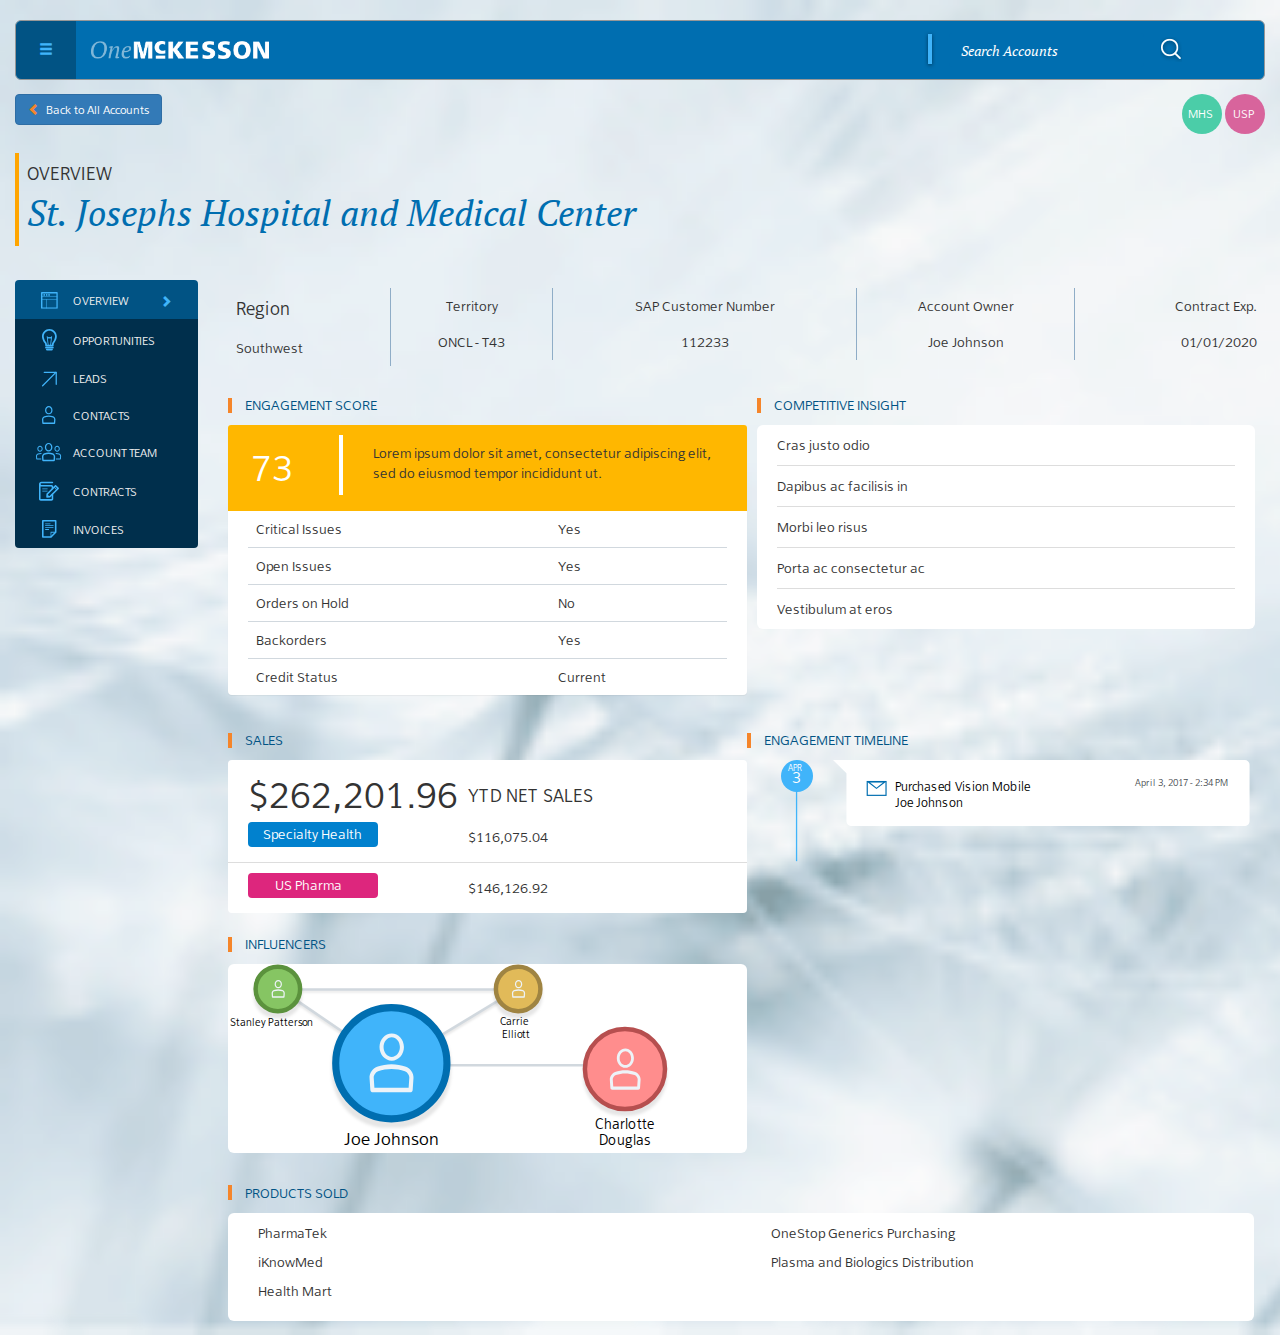
==== overview.html @ a344642e "first commit" ====
<!DOCTYPE html>
<html lang="en">
<head>

  <meta charset="utf-8">
  <meta http-equiv="X-UA-Compatible" content="IE=edge">
  <meta name="viewport" content="width=device-width, initial-scale=1">
  <!-- The above 3 meta tags *must* come first in the head; any other head content must come *after* these tags -->
  <title>OneMcKesson</title>

  <!-- Bootstrap -->
  <link href="css/bootstrap.min.css" rel="stylesheet"/>
  <!--<link href="css/bootstrap.min.css" rel="stylesheet">-->

  <link href="css/account_overview_custom.css" rel="stylesheet">
  <link rel="stylesheet" href="http://cdnjs.cloudflare.com/ajax/libs/font-awesome/4.2.0/css/font-awesome.min.css">

  <!-- HTML5 shim and Respond.js for IE8 support of HTML5 elements and media queries -->
  <!-- WARNING: Respond.js doesn't work if you view the page via file:// -->
  <!--[if lt IE 9]>
  <script src="https://oss.maxcdn.com/html5shiv/3.7.3/html5shiv.min.js"></script>
  <script src="https://oss.maxcdn.com/respond/1.4.2/respond.min.js"></script>
  <![endif]-->
</head>
<body>
  <div class="container-fluid mycontainer">
    <div class="row headerrow vertical-align">
      <!--Header elements here-->
      <div class="col-xs-1 vertical-align">
        <button type="button" class="btn btn-default hamburgerbutton" aria-label="Left Align">
          <span class="glyphicon glyphicon-menu-hamburger hamburgericon" aria-hidden="true"></span>
        </button>
      </div>
      <div class="col-xs-2 hidden-xs">
        <img src="img/OneMcKesson_Logo_White.png" class="img-responsive headerlogo" alt="mckesson logo(header)"/>
      </div>
      <div class="col-xs-6 col-xs-offset-3 visible-xs">
        <img src="img/OneMcKesson_Logo_White.png" class="img-responsive headerlogo" alt="mckesson logo(header)"/>
      </div>
      <div class="col-xs-9 hidden-xs"><!--Search bar goes here-->
        <div class="col-xs-12">
          <ul class="list-inline headersearchul pull-right" >
            <li class="hidden-xs">
              <img src="img/Rectangle.png" class="img-responsive" alt="mckesson search rectangle(header)"/>
            </li>
            <li class="hidden-xs">
              <div class="dropdown" id="headersearchdropdowndiv">
                <input type="text" class="form-control dropdown-toggle headersearchbar" id="headersearchinput" data-toggle="dropdown" placeholder="Search Accounts">
                <ul class="dropdown-menu" aria-labelledby="headersearchinput" id="headersearchinputsearchresult">
                  <li><a>Name</a></li>
                  <li><a>Business Units</a></li>
                  <li><a>Lead Type</a></li>
                </ul>
              </div>
            </li>
            <li>
              <img src="img/whitesearch.svg" class="img-responsive" alt="mckesson search(header)"/>
            </li>
          </ul>
        </div><!-- /input-group -->
      </div>
      <div class="col-xs-5 visible-xs"><!--Search bar goes here-->
        <ul class="list-inline headersearchul pull-right" >
          <li>
            <div id="headersearchmobilediv" data-toggle="popover" data-placement="bottom"><!--data-trigger="focus">-->
              <img src="img/whitesearch.svg" class="img-responsive" alt="mckesson search(header)" id="headersearchlogomobile" />
            </div>
          </li>
        </ul>
      </div>
    </div>
    <div class="row myrow" id="navrow">
      <div class="col-xs-6">
        <button class="btn btn-primary " type="button" id="backbutton">
          <span class="glyphicon glyphicon-chevron-left" id="backchevron"></span>Back to All Accounts
        </button>
      </div>
      <div class="col-xs-6">
        <div class="pull-right">
          <svg width="40px" height="40px" viewBox="0 0 40 40" version="1.1" xmlns="http://www.w3.org/2000/svg" xmlns:xlink="http://www.w3.org/1999/xlink">
            <desc>Created with Sketch.</desc>
            <defs></defs>
            <g id="2.-DASHBOARD" stroke="none" stroke-width="1" fill="none" fill-rule="evenodd">
              <g id="iPad-Portrait" transform="translate(-658.000000, -75.000000)">
                <g id="BUBBLES" transform="translate(608.000000, 75.000000)">
                  <g id="MHS" transform="translate(50.000000, 0.000000)">
                    <g id="Group-9">
                      <circle id="Oval-2" fill="#4BCDA8" cx="20" cy="20" r="20"></circle>
                      <text id="MHS" font-family="FranKleinBook_Book" font-size="12" font-weight="normal" fill="#FFFFFF">
                        <tspan x="6.47949219" y="24">MHS</tspan>
                      </text>
                    </g>
                  </g>
                </g>
              </g>
            </g>
          </svg>
          <svg width="40px" height="40px" viewBox="0 0 40 40" version="1.1" xmlns="http://www.w3.org/2000/svg" xmlns:xlink="http://www.w3.org/1999/xlink">
            <desc>Created with Sketch.</desc>
            <defs></defs>
            <g id="2.-DASHBOARD" stroke="none" stroke-width="1" fill="none" fill-rule="evenodd">
              <g id="iPad-Portrait" transform="translate(-658.000000, -75.000000)">
                <g id="BUBBLES" transform="translate(608.000000, 75.000000)">
                  <g id="MHS" transform="translate(50.000000, 0.000000)">
                    <g id="Group-9">
                      <circle id="Oval-2" fill="#D8649C" cx="20" cy="20" r="20"></circle>
                      <text id="MHS" font-family="FranKleinBook_Book" font-size="12" font-weight="normal" fill="#FFFFFF">
                        <tspan x="8.47949219" y="24">USP</tspan>
                      </text>
                    </g>
                  </g>
                </g>
              </g>
            </g>
          </svg>
        </div>
      </div>
    </div>
    <div class="row myrow" id="overviewrow">
      <div class="col-xs-12">
        <table class="table" id="accountheadertable">
          <tr>
            <td>
              OVERVIEW
            </td>
          </tr>
          <tr>
            <td>
              St. Josephs Hospital and Medical Center
            </td>
          </tr>
        </table>
      </div>
    </div>
    <div class="row myrow" id="maincontentrow">
      <div class="col-xs-12 col-lg-2 col-md-2 col-sm-2">
        <ul class="list-group" id="leftsidebar">
          <li class="list-group-item" id="overviewli">
            <ul class="list-inline">
              <li>
                <img src="img/account_overview_overview.svg" class="img-responsive" alt="mckesson overview icon"/>
              </li>
              <li>
                OVERVIEW
              </li>
              <li class="hidden-sm hidden-xs">
                <span class="glyphicon glyphicon-chevron-right" id="overviewchevron"></span>
              </li>
            </ul>
            <li class="list-group-item">
              <ul class="list-inline">
                <li>
                  <img src="img/account_overview_oppty.svg" class="img-responsive" alt="mckesson oppty icon"/>
                </li>
                <li>
                  OPPORTUNITIES
                </li>
              </ul>
            </li>
            <li class="list-group-item">
              <ul class="list-inline">
                <li>
                  <img src="img/account_overview_leads.svg" class="img-responsive" alt="mckesson leads icon"/>
                </li>
                <li>
                  LEADS
                </li>
              </ul>
            </li>
            <li class="list-group-item">
              <ul class="list-inline">
                <li>
                  <img src="img/account_overview_contacts.svg" class="img-responsive" alt="mckesson contacts icon"/>
                </li>
                <li>
                  CONTACTS
                </li>
              </ul>
            </li>
            <li class="list-group-item">
              <ul class="list-inline">
                <li>
                  <img src="img/account_overview_account_team.svg" class="img-responsive" alt="mckesson account team icon"/>
                </li>
                <li>
                  ACCOUNT TEAM
                </li>
              </ul>
            </li>
            <li class="list-group-item">
              <ul class="list-inline">
                <li>
                  <img src="img/account_overview_contracts.svg" class="img-responsive" alt="mckesson contracts icon"/>
                </li>
                <li>
                  CONTRACTS
                </li>
              </ul>
            </li>
            <li class="list-group-item">
              <ul class="list-inline">
                <li>
                  <img src="img/account_overview_invoices.svg" class="img-responsive" alt="mckesson invoices icon"/>
                </li>
                <li>
                  INVOICES
                </li>
              </ul>
            </li>
          </ul>
        </div>
        <div class="col-xs-12 col-lg-10 col-md-10 col-sm-10">
          <div class="container-fluid">
          <div class="row" id="highlightsrow">
            <table class="table" id="highlightstable">
              <tr>
                <td>
                  <table class="table highlightsnestedtable">
                    <tr>
                      <td>
                        Region
                      </td>
                    </tr>
                    <tr>
                      <td>
                        Southwest
                      </td>
                    </tr>
                  </table>
                </td>
                <td>
                  <table class="table">
                    <tr>
                      <td>
                        Territory
                      </td>
                    </tr>
                    <tr>
                      <td>
                        ONCL - T43
                      </td>
                    </tr>
                  </table>
                </td>
                <td>
                  <table class="table">
                    <tr>
                      <td>
                        SAP Customer Number
                      </td>
                    </tr>
                    <tr>
                      <td>
                        112233
                      </td>
                    </tr>
                  </table>
                </td>
                <td>
                  <table class="table">
                    <tr>
                      <td>
                        Account Owner
                      </td>
                    </tr>
                    <tr>
                      <td>
                        Joe Johnson
                      </td>
                    </tr>
                  </table>
                </td>
                <td class="hidden-xs hidden-sm">
                  <table class="table">
                    <tr>
                      <td>
                        Contract Exp.
                      </td>
                    </tr>
                    <tr>
                      <td>
                        01/01/2020
                      </td>
                    </tr>
                  </table>
                </td>
              </tr>
            </table>
          </div>
          <div class="row myrow" id="engScoreCompInsightrow">
            <div class="col-xs-12 col-sm-6 col-md-6 col-lg-6">
              <div class="row">
                <ul class="list-inline sectionheader">
                  <li>
                    <img src="img/separator.png" class="img-responsive" alt="mckesson separator">
                  </li>
                  <li>ENGAGEMENT SCORE</li>
                </ul>
              </div>
              <div class="row">
                <div class="panel panel-default" id="engheaderpanel">
                  <div class="panel-heading">
                    <table class="table" id="engagementtable_nested">
                      <tr>
                        <td>
                          73
                        </td>
                        <td>
                          Lorem ipsum dolor sit amet, consectetur adipiscing elit, sed do eiusmod tempor incididunt ut.
                        </td>
                      </tr>
                    </table>
                  </div>
                  <div id="engheaderpaneldiv">
                    <table class="table" id="engagementtable">
                      <td>
                        Critical Issues
                      </td>
                      <td>
                        Yes
                      </td>
                    </tr>
                    <tr>
                      <td>
                        Open Issues
                      </td>
                      <td>
                        Yes
                      </td>
                    </tr>
                    <tr>
                      <td>
                        Orders on Hold
                      </td>
                      <td>
                        No
                      </td>
                    </tr>
                    <tr>
                      <td>
                        Backorders
                      </td>
                      <td>
                        Yes
                      </td>
                    </tr>
                    <tr>
                      <td>
                        Credit Status
                      </td>
                      <td>
                        Current
                      </td>
                    </tr>
                  </table>
                </div>
              </div>
            </div>
          </div>
          <div class="col-xs-12 col-sm-6 col-md-6 col-lg-6" id="secondcolumn">
            <!--<div class="container-fluid">-->
            <div class="row">
              <ul class="list-inline sectionheader">
                <li>
                  <img src="img/separator.png" class="img-responsive" alt="mckesson separator">
                </li>
                <li>COMPETITIVE INSIGHT</li>
              </ul>
            </div>
            <div class="row">
              <div id="compinsightdiv">
                <ul class="list-group" id="compinsightlistgroup">
                  <li class="list-group-item">Cras justo odio</li>
                  <li class="list-group-item">Dapibus ac facilisis in</li>
                  <li class="list-group-item">Morbi leo risus</li>
                  <li class="list-group-item">Porta ac consectetur ac</li>
                  <li class="list-group-item">Vestibulum at eros</li>
                </ul>
              </div>
            </div>
          </div>
        </div>
        <div class="row myrow" id="salesInfengTimelinerow">
          <div class="col-xs-12 col-sm-6 col-md-6 col-lg-6">
            <div class="row">
              <ul class="list-inline sectionheader">
                <li>
                  <img src="img/separator.png" class="img-responsive" alt="mckesson separator">
                </li>
                <li>SALES</li>
              </ul>
            </div>
            <div class="row">
              <ul class="list-group" id="totalSaleslistgroup">
                <li class="list-group-item">
                  <ul class="list-inline">
                    <li id="totalSalesAmount">
                      $262,201.96
                    </li>
                    <li id="ytdnetsales">YTD NET SALES</li>
                  </ul>
                  <ul class="list-inline">
                    <li>
                      <svg width="130px" height="25px" viewBox="0 0 130 25" version="1.1" xmlns="http://www.w3.org/2000/svg" xmlns:xlink="http://www.w3.org/1999/xlink">
                        <desc>Created with Sketch.</desc>
                        <defs></defs>
                        <g id="2.-DASHBOARD" stroke="none" stroke-width="1" fill="none" fill-rule="evenodd">
                          <g id="Desktop" transform="translate(-289.000000, -773.000000)">
                            <g id="Group-16" transform="translate(289.000000, 773.000000)">
                              <g id="Group-15">
                                <rect id="Rectangle-4" fill="#0181CE" x="0" y="0" width="130" height="25" rx="4"></rect>
                                <text id="Specialty-Health" font-family=".AppleSystemUIFont" font-size="14" font-weight="normal" fill="#FFFFFF">
                                  <tspan x="15" y="17">Specialty Health</tspan>
                                </text>
                              </g>
                            </g>
                          </g>
                        </g>
                      </svg>
                    </li>
                    <li>$116,075.04</li>
                  </ul>
                </li>
                <li class="list-group-item">
                  <ul class="list-inline">
                    <li>
                      <svg width="130px" height="25px" viewBox="0 0 130 25" version="1.1" xmlns="http://www.w3.org/2000/svg" xmlns:xlink="http://www.w3.org/1999/xlink">
                        <desc>Created with Sketch.</desc>
                        <defs></defs>
                        <g id="2.-DASHBOARD" stroke="none" stroke-width="1" fill="none" fill-rule="evenodd">
                          <g id="Desktop" transform="translate(-289.000000, -822.000000)">
                            <g id="Group-7" transform="translate(289.000000, 822.000000)">
                              <g id="Group-17">
                                <rect id="Rectangle-4" fill="#DD267D" x="0" y="0" width="130" height="25" rx="4"></rect>
                                <text id="Medical-Surgical" font-family=".AppleSystemUIFont" font-size="14" font-weight="normal" fill="#FFFFFF">
                                  <tspan x="27" y="17">US Pharma</tspan>
                                </text>
                              </g>
                            </g>
                          </g>
                        </g>
                      </svg>
                    </li>
                    <li>
                      $146,126.92
                    </li>
                  </ul>
                </li>
              </ul>
            </div>
            <div class="row">
              <ul class="list-inline sectionheader">
                <li>
                  <img src="img/separator.png" class="img-responsive" alt="mckesson separator">
                </li>
                <li>INFLUENCERS</li>
              </ul>
            </div>
            <div class="row myrow">
              <div id="influencerdiv">
                <svg viewBox="-5 0 495 207" version="1.1" xmlns="http://www.w3.org/2000/svg" xmlns:xlink="http://www.w3.org/1999/xlink">
                  <desc>Created with Sketch.</desc>
                  <defs>
                    <path d="M181.925893,110.7643 L57.0778554,25.6185263 L322.388095,25.6185263 L181.925893,110.7643 Z M440,110.7643 L181.925893,110.7643 L440,110.7643 Z" id="path-1"></path>
                    <filter x="-1.8%" y="-4.1%" width="103.2%" height="112.8%" filterUnits="objectBoundingBox" id="filter-2">
                      <feMorphology radius="1.5" operator="dilate" in="SourceAlpha" result="shadowSpreadOuter1"></feMorphology>
                      <feOffset dx="0" dy="2" in="shadowSpreadOuter1" result="shadowOffsetOuter1"></feOffset>
                      <feMorphology radius="1.5" operator="erode" in="SourceAlpha" result="shadowInner"></feMorphology>
                      <feOffset dx="0" dy="2" in="shadowInner" result="shadowInner"></feOffset>
                      <feComposite in="shadowOffsetOuter1" in2="shadowInner" operator="out" result="shadowOffsetOuter1"></feComposite>
                      <feGaussianBlur stdDeviation="1" in="shadowOffsetOuter1" result="shadowBlurOuter1"></feGaussianBlur>
                      <feColorMatrix values="0 0 0 0 0   0 0 0 0 0   0 0 0 0 0  0 0 0 0.1 0" type="matrix" in="shadowBlurOuter1"></feColorMatrix>
                    </filter>
                    <circle id="path-3" cx="25" cy="25" r="25"></circle>
                    <filter x="-23.0%" y="-15.0%" width="146.0%" height="150.0%" filterUnits="objectBoundingBox" id="filter-4">
                      <feMorphology radius="2.5" operator="dilate" in="SourceAlpha" result="shadowSpreadOuter1"></feMorphology>
                      <feOffset dx="0" dy="6" in="shadowSpreadOuter1" result="shadowOffsetOuter1"></feOffset>
                      <feGaussianBlur stdDeviation="2" in="shadowOffsetOuter1" result="shadowBlurOuter1"></feGaussianBlur>
                      <feComposite in="shadowBlurOuter1" in2="SourceAlpha" operator="out" result="shadowBlurOuter1"></feComposite>
                      <feColorMatrix values="0 0 0 0 0   0 0 0 0 0   0 0 0 0 0  0 0 0 0.1 0" type="matrix" in="shadowBlurOuter1"></feColorMatrix>
                    </filter>
                    <circle id="path-5" cx="25" cy="25" r="25"></circle>
                    <filter x="-23.0%" y="-15.0%" width="146.0%" height="150.0%" filterUnits="objectBoundingBox" id="filter-6">
                      <feMorphology radius="2.5" operator="dilate" in="SourceAlpha" result="shadowSpreadOuter1"></feMorphology>
                      <feOffset dx="0" dy="6" in="shadowSpreadOuter1" result="shadowOffsetOuter1"></feOffset>
                      <feGaussianBlur stdDeviation="2" in="shadowOffsetOuter1" result="shadowBlurOuter1"></feGaussianBlur>
                      <feComposite in="shadowBlurOuter1" in2="SourceAlpha" operator="out" result="shadowBlurOuter1"></feComposite>
                      <feColorMatrix values="0 0 0 0 0   0 0 0 0 0   0 0 0 0 0  0 0 0 0.1 0" type="matrix" in="shadowBlurOuter1"></feColorMatrix>
                    </filter>
                    <circle id="path-7" cx="444" cy="115" r="45"></circle>
                    <filter x="-12.8%" y="-8.3%" width="125.6%" height="127.8%" filterUnits="objectBoundingBox" id="filter-8">
                      <feMorphology radius="2.5" operator="dilate" in="SourceAlpha" result="shadowSpreadOuter1"></feMorphology>
                      <feOffset dx="0" dy="6" in="shadowSpreadOuter1" result="shadowOffsetOuter1"></feOffset>
                      <feGaussianBlur stdDeviation="2" in="shadowOffsetOuter1" result="shadowBlurOuter1"></feGaussianBlur>
                      <feComposite in="shadowBlurOuter1" in2="SourceAlpha" operator="out" result="shadowBlurOuter1"></feComposite>
                      <feColorMatrix values="0 0 0 0 0   0 0 0 0 0   0 0 0 0 0  0 0 0 0.1 0" type="matrix" in="shadowBlurOuter1"></feColorMatrix>
                    </filter>
                    <circle id="path-9" cx="62.5" cy="62.5" r="62.5"></circle>
                    <filter x="-10.4%" y="-7.2%" width="120.8%" height="122.4%" filterUnits="objectBoundingBox" id="filter-10">
                      <feMorphology radius="4" operator="dilate" in="SourceAlpha" result="shadowSpreadOuter1"></feMorphology>
                      <feOffset dx="0" dy="6" in="shadowSpreadOuter1" result="shadowOffsetOuter1"></feOffset>
                      <feGaussianBlur stdDeviation="2" in="shadowOffsetOuter1" result="shadowBlurOuter1"></feGaussianBlur>
                      <feComposite in="shadowBlurOuter1" in2="SourceAlpha" operator="out" result="shadowBlurOuter1"></feComposite>
                      <feColorMatrix values="0 0 0 0 0   0 0 0 0 0   0 0 0 0 0  0 0 0 0.1 0" type="matrix" in="shadowBlurOuter1"></feColorMatrix>
                    </filter>
                  </defs>
                  <g id="2.-DASHBOARD" stroke="none" stroke-width="1" fill="none" fill-rule="evenodd">
                    <g id="Desktop" transform="translate(-283.000000, -961.000000)">
                      <g id="OVERVIEW" transform="translate(20.000000, 98.000000)">
                        <g id="INFLUENCERS" transform="translate(252.000000, 821.000000)">
                          <g id="Influencer-Icons" transform="translate(8.000000, 45.000000)">
                            <g id="Group-18">
                              <g id="Line">
                                <use fill="black" fill-opacity="1" filter="url(#filter-2)" xlink:href="#path-1"></use>
                                <use stroke="#D1D8DE" stroke-width="3" xlink:href="#path-1"></use>
                              </g>
                              <text id="Joe-Johnson" font-family=".SFNSDisplay, .SF NS Display" font-size="20" font-weight="normal" fill="#000000">
                                <tspan x="128.195312" y="200">Joe Johnson</tspan>
                              </text>
                              <text id="Stanley-Patterson" font-family=".AppleSystemUIFont" font-size="12" font-weight="normal" line-spacing="12" fill="#000000">
                                <tspan x="0" y="67">Stanley Patterson</tspan>
                              </text>
                              <text id="Carrie-Elliott" font-family=".AppleSystemUIFont" font-size="12" font-weight="normal" line-spacing="12" fill="#000000">
                                <tspan x="304.134766" y="65.0800781">Carrie </tspan>
                                <tspan x="305.353516" y="80.463978">Elliott</tspan>
                              </text>
                              <text id="Charlotte-Douglas" font-family=".AppleSystemUIFont" font-size="16" font-weight="normal" line-spacing="18" fill="#000000">
                                <tspan x="410.402344" y="182">Charlotte </tspan>
                                <tspan x="414.394531" y="200">Douglas</tspan>
                              </text>
                              <g id="Group-2" transform="translate(29.000000, 0.000000)">
                                <g id="Oval-3">
                                  <use fill="black" fill-opacity="1" filter="url(#filter-4)" xlink:href="#path-3"></use>
                                  <use stroke="#5B923D" stroke-width="5" fill="#86C563" fill-rule="evenodd" xlink:href="#path-3"></use>
                                </g>
                                <g id="Icon_Contacts" transform="translate(18.000000, 15.000000)" fill="#EDF3F8">
                                  <path d="M1.64422567,18.2983029 L13.184186,18.2983029 L13.4156362,14.8762761 C13.4644577,14.1719805 12.8144083,13.0644553 11.9320045,12.7398826 C9.03616519,11.7028774 5.79947935,11.699261 2.88917439,12.7416908 C2.01671578,13.0644553 1.3648581,14.1746928 1.41096731,14.8762761 L1.64422567,18.2983029 Z M13.6892892,19.8518627 L1.13818627,19.8518627 C0.687818627,19.8518627 0.31379902,19.5027206 0.282058824,19.0532108 L0.00583333333,15.0041912 C-0.0928186275,13.5132598 1.06441176,11.795 2.53389706,11.2519853 C5.68561275,10.1222059 9.15044118,10.1264951 12.2875735,11.2494118 C13.7682108,11.7941422 14.926299,13.5132598 14.8207843,15.0067647 L14.5454167,19.0514951 C14.5153922,19.5027206 14.1422304,19.8518627 13.6892892,19.8518627 L13.6892892,19.8518627 Z" id="Fill-3"></path>
                                  <path d="M7.48528186,1.28676471 C5.96579443,1.28676471 4.72893363,2.78064833 4.72893363,4.61525954 C4.72893363,6.44987074 5.96579443,7.94276961 7.48528186,7.94276961 C9.0047693,7.94276961 10.2416301,6.44987074 10.2416301,4.61525954 C10.2416301,2.78064833 9.0047693,1.28676471 7.48528186,1.28676471 M7.48528186,9.22953431 C5.21542892,9.22953431 3.36849265,7.15955882 3.36849265,4.61519608 C3.36849265,2.06997549 5.21542892,0 7.48528186,0 C9.7551348,0 11.6020711,2.06997549 11.6020711,4.61519608 C11.6020711,7.15955882 9.7551348,9.22953431 7.48528186,9.22953431" id="Fill-1"></path>
                                </g>
                              </g>
                              <g id="Group" transform="translate(299.000000, 0.000000)">
                                <g id="Oval-3">
                                  <use fill="black" fill-opacity="1" filter="url(#filter-6)" xlink:href="#path-5"></use>
                                  <use stroke="#9F8442" stroke-width="5" fill="#E1BA59" fill-rule="evenodd" xlink:href="#path-5"></use>
                                </g>
                                <g id="Icon_Contacts" transform="translate(18.000000, 15.000000)" fill="#EDF3F8">
                                  <path d="M1.64422567,18.2983029 L13.184186,18.2983029 L13.4156362,14.8762761 C13.4644577,14.1719805 12.8144083,13.0644553 11.9320045,12.7398826 C9.03616519,11.7028774 5.79947935,11.699261 2.88917439,12.7416908 C2.01671578,13.0644553 1.3648581,14.1746928 1.41096731,14.8762761 L1.64422567,18.2983029 Z M13.6892892,19.8518627 L1.13818627,19.8518627 C0.687818627,19.8518627 0.31379902,19.5027206 0.282058824,19.0532108 L0.00583333333,15.0041912 C-0.0928186275,13.5132598 1.06441176,11.795 2.53389706,11.2519853 C5.68561275,10.1222059 9.15044118,10.1264951 12.2875735,11.2494118 C13.7682108,11.7941422 14.926299,13.5132598 14.8207843,15.0067647 L14.5454167,19.0514951 C14.5153922,19.5027206 14.1422304,19.8518627 13.6892892,19.8518627 L13.6892892,19.8518627 Z" id="Fill-3"></path>
                                  <path d="M7.48528186,1.28676471 C5.96579443,1.28676471 4.72893363,2.78064833 4.72893363,4.61525954 C4.72893363,6.44987074 5.96579443,7.94276961 7.48528186,7.94276961 C9.0047693,7.94276961 10.2416301,6.44987074 10.2416301,4.61525954 C10.2416301,2.78064833 9.0047693,1.28676471 7.48528186,1.28676471 M7.48528186,9.22953431 C5.21542892,9.22953431 3.36849265,7.15955882 3.36849265,4.61519608 C3.36849265,2.06997549 5.21542892,0 7.48528186,0 C9.7551348,0 11.6020711,2.06997549 11.6020711,4.61519608 C11.6020711,7.15955882 9.7551348,9.22953431 7.48528186,9.22953431" id="Fill-1"></path>
                                </g>
                              </g>
                              <g id="Oval-3">
                                <use fill="black" fill-opacity="1" filter="url(#filter-8)" xlink:href="#path-7"></use>
                                <use stroke="#B64F4F" stroke-width="5" fill="#FF8D8D" fill-rule="evenodd" xlink:href="#path-7"></use>
                              </g>
                              <path d="M430.836527,134.69604 L457.763101,134.69604 L458.303151,126.711311 C458.417068,125.067954 456.900286,122.483729 454.841344,121.726393 C448.084385,119.306714 440.532118,119.298276 433.741407,121.730612 C431.70567,122.483729 430.184669,125.074283 430.292257,126.711311 L430.836527,134.69604 Z M458.941675,138.321013 L429.655768,138.321013 C428.60491,138.321013 427.732198,137.506348 427.658137,136.457492 L427.013611,127.009779 C426.783423,123.53094 429.483627,119.521667 432.912426,118.254632 C440.26643,115.61848 448.351029,115.628489 455.671005,118.248627 C459.125825,119.519665 461.828031,123.53094 461.58183,127.015784 L460.939306,136.453489 C460.869248,137.506348 459.998538,138.321013 458.941675,138.321013 L458.941675,138.321013 Z" id="Fill-3" fill="#EDF3F8"></path>
                              <path d="M444.465658,95.002451 C440.920187,95.002451 438.034178,98.4881794 438.034178,102.768939 C438.034178,107.049698 440.920187,110.533129 444.465658,110.533129 C448.011128,110.533129 450.897137,107.049698 450.897137,102.768939 C450.897137,98.4881794 448.011128,95.002451 444.465658,95.002451 M444.465658,113.53558 C439.169334,113.53558 434.859816,108.705637 434.859816,102.768791 C434.859816,96.8299428 439.169334,92 444.465658,92 C449.761981,92 454.071499,96.8299428 454.071499,102.768791 C454.071499,108.705637 449.761981,113.53558 444.465658,113.53558" id="Fill-1" fill="#EDF3F8"></path>
                              <g id="Group-4" transform="translate(119.000000, 46.000000)">
                                <g id="Oval-3">
                                  <use fill="black" fill-opacity="1" filter="url(#filter-10)" xlink:href="#path-9"></use>
                                  <use stroke="#006EB0" stroke-width="8" fill="#40B4FA" fill-rule="evenodd" xlink:href="#path-9"></use>
                                </g>
                                <g id="Icon_Contacts" transform="translate(38.000000, 29.000000)" fill="#EDF3F8">
                                  <path d="M5.48075225,60.994343 L43.9472868,60.994343 L44.7187874,49.587587 C44.8815258,47.239935 42.7146942,43.5481844 39.7733484,42.4662754 C30.1205506,39.0095914 19.3315978,38.9975367 9.63058131,42.4723028 C6.72238593,43.5481844 4.54952699,47.248976 4.70322436,49.587587 L5.48075225,60.994343 Z M45.6309641,66.1728758 L3.79395425,66.1728758 C2.29272876,66.1728758 1.04599673,65.0090686 0.940196078,63.5107026 L0.0194444444,50.0139706 C-0.309395425,45.0441993 3.54803922,39.3166667 8.44632353,37.5066176 C18.9520425,33.7406863 30.5014706,33.7549837 40.9585784,37.4980392 C45.8940359,39.3138072 49.7543301,45.0441993 49.4026144,50.022549 L48.4847222,63.5049837 C48.3846405,65.0090686 47.140768,66.1728758 45.6309641,66.1728758 L45.6309641,66.1728758 Z" id="Fill-3"></path>
                                  <path d="M24.9509395,4.28921569 C19.8859814,4.28921569 15.7631121,9.26882778 15.7631121,15.3841985 C15.7631121,21.4995691 19.8859814,26.4758987 24.9509395,26.4758987 C30.0158977,26.4758987 34.138767,21.4995691 34.138767,15.3841985 C34.138767,9.26882778 30.0158977,4.28921569 24.9509395,4.28921569 M24.9509395,30.7651144 C17.3847631,30.7651144 11.2283088,23.8651961 11.2283088,15.3839869 C11.2283088,6.8999183 17.3847631,0 24.9509395,0 C32.517116,0 38.6735703,6.8999183 38.6735703,15.3839869 C38.6735703,23.8651961 32.517116,30.7651144 24.9509395,30.7651144" id="Fill-1"></path>
                                </g>
                              </g>
                            </g>
                          </g>
                        </g>
                      </g>
                    </g>
                  </g>
                </svg>
              </div>
            </div>
          </div>
          <div class="col-xs-12 col-sm-6 col-md-6 col-lg-6">
            <div class="row">
              <ul class="list-inline sectionheader">
                <li>
                  <img src="img/separator.png" class="img-responsive" alt="mckesson separator">
                </li>
                <li>ENGAGEMENT TIMELINE</li>
              </ul>
            </div>
            <div class="row engtimelinerow">
              <div class="col-xs-2 text-center">
                <svg width="32px" height="102px" viewBox="0 0 32 102" version="1.1" xmlns="http://www.w3.org/2000/svg" xmlns:xlink="http://www.w3.org/1999/xlink">
                  <desc>Created with Sketch.</desc>
                  <defs></defs>
                  <g id="2.-DASHBOARD" stroke="none" stroke-width="1" fill="none" fill-rule="evenodd">
                    <g id="Desktop" transform="translate(-895.000000, -717.000000)">
                      <g id="OVERVIEW" transform="translate(20.000000, 98.000000)">
                        <g id="ENGAGEMENT-TIMELINE" transform="translate(834.000000, 579.000000)">
                          <g id="TIMELINE" transform="translate(41.000000, 40.000000)">
                            <g id="Group-19">
                              <path d="M15.5616667,0.670021972 L15.5616667,100.5" id="Line" stroke="#40B4FA" stroke-width="1.30149999" stroke-linecap="square"></path>
                              <circle id="Oval-3" fill="#40B4FA" cx="16" cy="16" r="16"></circle>
                              <text id="APR" font-family=".AppleSystemUIFont" font-size="8.45975039" font-weight="normal" fill="#FFFFFF">
                                <tspan x="7.42683091" y="11.3684211">APR</tspan>
                              </text>
                              <text id="3" font-family=".AppleSystemUIFont" font-size="15.2275507" font-weight="normal" fill="#FFFFFF">
                                <tspan x="11.3555753" y="23.4210526">3</tspan>
                              </text>
                            </g>
                          </g>
                        </g>
                      </g>
                    </g>
                  </g>
                </svg>
              </div>
              <div class="col-xs-10">
                <svg viewBox="0 0 461 73" version="1.1" xmlns="http://www.w3.org/2000/svg" xmlns:xlink="http://www.w3.org/1999/xlink">
                  <desc>Created with Sketch.</desc>
                  <defs></defs>
                  <g id="2.-DASHBOARD" stroke="none" stroke-width="1" fill="none" fill-rule="evenodd">
                    <g id="Desktop" transform="translate(-960.000000, -725.000000)">
                      <g id="OVERVIEW" transform="translate(20.000000, 98.000000)">
                        <g id="ENGAGEMENT-TIMELINE" transform="translate(834.000000, 579.000000)">
                          <g id="Group-14" transform="translate(106.000000, 48.000000)">
                            <g id="Group-20">
                              <path d="M14.8717758,0 L455.436695,0 C458.308125,0 460.635878,2.32569629 460.635878,5.20606242 L460.635878,67.7939376 C460.635878,70.6691665 458.30422,73 455.436695,73 L20.0709588,73 C17.1995293,73 14.8717758,70.6715073 14.8717758,67.7847638 L14.8717758,14.5220187 L0,0 L14.8717758,0 Z" id="Rectangle-11" fill="#FFFFFF"></path>
                              <g id="Group-7-Copy-9" transform="translate(37.000000, 23.000000)" stroke="#006EB0" stroke-width="1.30149999">
                                <g id="Group-10" transform="translate(0.219869, 0.176471)">
                                  <rect id="Rectangle-12" x="0.650749994" y="0.650749994" width="20.7654683" height="15.2615252"></rect>
                                  <path d="M10.8864654,8.18629669 L1.93920232,1.18958614 L19.8995097,1.18958614 L10.8864654,8.18629669 Z" id="Triangle"></path>
                                </g>
                              </g>
                              <text id="Purchased-Vision-Mob" font-family=".AppleSystemUIFont" font-size="14" font-weight="normal" line-spacing="14" fill="#000000">
                                <tspan x="69.0358974" y="34.7492143">Purchased Vision Mobile</tspan>
                                <tspan x="69.0358974" y="52.1331142">Joe Johnson</tspan>
                              </text>
                              <text id="April-3,-2017---2:34" font-family=".AppleSystemUIFont" font-size="10.4119999" font-weight="normal" line-spacing="19.5224998" fill="#474D51">
                                <tspan x="334.185068" y="29">April 3, 2017 - 2:34 PM</tspan>
                              </text>
                            </g>
                          </g>
                        </g>
                      </g>
                    </g>
                  </g>
                </svg>
              </div>
            </div>
          </div>
        </div>
        <div class="row" id="productssoldrow">
          <ul class="list-inline sectionheader">
            <li>
              <img src="img/separator.png" class="img-responsive" alt="mckesson separator">
            </li>
            <li>PRODUCTS SOLD</li>
          </ul>
        </div>
        <div class="row" id="productssolddetailsrow">
          <div class="col-xs-12 col-sm-6 col-md-6 col-lg-6">
            <ul class="list-group" id="productssoldfirstcol">
              <li class="list-group-item">PharmaTek</li>
              <li class="list-group-item">iKnowMed</li>
              <li class="list-group-item">Health Mart</li>
            </ul>
          </div>
          <div class="col-xs-12 col-sm-6 col-md-6 col-lg-6">
            <ul class="list-group">
              <li class="list-group-item">OneStop Generics Purchasing</li>
              <li class="list-group-item">Plasma and Biologics Distribution</li>
            </ul>
          </div>
        </div>
      </div>
      </div>
    </div>
  </div>
  <!--<div class="row engtimelinerow">
  <div class="col-xs-2">
  <img src="img/timelineentry.svg" class="img-responsive" alt="mckesson t entry"/>
</div>
<div class="col-xs-10">
<img src="img/timelineentrydesc.svg" class="img-responsive" alt="mckesson t entry desc"/>
</div>
</div>
<div class="row engtimelinerow">
<div class="col-xs-2">
<img src="img/timelineentry.svg" class="img-responsive" alt="mckesson t entry"/>
</div>
<div class="col-xs-10">
<img src="img/timelineentrydesc.svg" class="img-responsive" alt="mckesson t entry desc"/>
</div>
</div>
<div class="row engtimelinerow">
<div class="col-xs-2">
<img src="img/timelineentry.svg" class="img-responsive" alt="mckesson t entry"/>
</div>
<div class="col-xs-10">
<img src="img/timelineentrydesc.svg" class="img-responsive" alt="mckesson t entry desc"/>
</div>
</div>
</div>
</div>
-->
<!--</div>-->
<!--</div>-->
<div class="clearfix hidden-md hidden-lg"></div>
<!-- jQuery (necessary for Bootstrap's JavaScript plugins) -->
<script src="https://ajax.googleapis.com/ajax/libs/jquery/1.12.4/jquery.min.js"></script>
<!-- Include all compiled plugins (below), or include individual files as needed -->
<script src="js/bootstrap.min.js"></script>
<script src="js/account_overview_custom.js"></script>
</body>
</html>
---- css/account_overview_custom.css ----
/*Include Custom fonts*/
@font-face {
  font-family: "PT_Serif_Regular";
  src: url("../custom_fonts/PT_Serif/PT_Serif-Web-Regular.ttf") format("truetype");
}
@font-face {
  font-family: "PT_Serif_Italic";
  src: url("../custom_fonts/PT_Serif/PT_Serif-Web-Italic.ttf") format("truetype");
}
@font-face {
  font-family: "PT_Serif_Bold_Italic";
  src: url("../custom_fonts/PT_Serif/PT_Serif-Web-BoldItalic.ttf") format("truetype");
}
@font-face {
  font-family: "PT_Serif_Bold";
  src: url("../custom_fonts/PT_Serif/PT_Serif-Web-Bold.ttf") format("truetype");
}


@font-face {
  font-family: "FranKleinBook_Bold";
  src: url("../custom_fonts/FranKleinBook/FranKleinBold.ttf") format("truetype");
}
@font-face {
  font-family: "FranKleinBook_Book";
  src: url("../custom_fonts/FranKleinBook/FranKleinBook.ttf") format("truetype");
}
@font-face {
  font-family: "FranKleinBook_Medium";
  src: url("../custom_fonts/FranKleinBook/FranKleinMedium.ttf") format("truetype");
}
@media (max-width:767px){
  #headersearchlogomobile{
    width:70%;
    margin: 0 auto;
  }
  #accountheadertable tr:last-child{
    font-size: 1.7142857143em;
  }
  #productssoldfirstcol{
    margin-bottom: 0px;
  }
}
@media(min-width:992px){
  #highlightstable > tbody > tr > td:last-child > table{
    border-right: none;
  }
  #leftsidebar li > ul > li{
    font-size: 0.85em;
  }
  #leftsidebar > li{
    display: table;
    width: 100%;
  }
  #leftsidebar > li > ul{
    display: table-row;
  }

  #leftsidebar > li > ul > li:first-child{
    display: table-cell;
    width: 25%;
  }
  #leftsidebar > li > ul > li:first-child img{
    margin: 0 auto;
  }
  #leftsidebar > li > ul > li:nth-child(2){
    display: table-cell;
    /*text-align: center;*/
  }
  #secondcolumn{
    padding-left: 25px;
    padding-right: 25px;
  }
  #totalSaleslistgroup > li{
    display: table;
    width: 100%;
  }
  #totalSaleslistgroup > li:first-child{
    display: table;
    width: 100%;
  }
  #totalSaleslistgroup > li:last-child{
    display: table;
    width: 100%;
  }
  #totalSaleslistgroup > li > ul{
    display: table-row;
  }
  #totalSaleslistgroup > li > ul > li{
    display: table-cell;
  }
  #totalSaleslistgroup > li > ul > li:first-child{
    width: 45%;
  }
  #influencerdiv svg{
    width: 85%
  }
  #accountheadertable tr:last-child{
    font-size: 2.5714285714em;
  }
}
@media (min-width:768px) and (max-width:992px){
  #highlightstable > tbody > tr > td:nth-child(4) > table{
    border-right: none;
  }
  #leftsidebar li > ul > li{
    font-size: 0.6428571429em;
  }
  #leftsidebar > li > ul > li{
    display: block;
    margin-bottom: 0.5em;
    text-align: center;
  }
  #leftsidebar > li > ul > li > img{
    margin:0 auto;
  }
  #accountheadertable tr:last-child{
    font-size: 2.1428571429em;
  }
  #secondcolumn{
    padding-left: 25px;
    padding-right: 25px;
  }
}

body{
  background-image: url("../img/background_small.png");
  background-repeat:no-repeat;
  background-size:cover;
  font-family: "FranKleinBook_Book";
}
.row{
  /*margin-right: 0px;
  margin-left:  0px;*/
}
.container-fluid{
  /*padding-left: 0px;
  padding-right: 0px;*/
}
ul li{
  vertical-align: middle;
}
.headerrow{
  border: 1px solid #979797;
  background: #006EB0;
  margin-top: 20px;
  border-radius: 6px 6px 6px 6px;
  height:60px;
  margin-left: 0px;
  margin-right: 0px;
}
.headerrow > div:first-child{
  background-color: #015384;
  width: 60px;
  border-bottom-left-radius: 6px;
  border-top-left-radius: 6px;
  /*padding: 0px;*/
  height: 100%;
  justify-content: center;
}
.vertical-align {
  display: flex;
  align-items: center;
}
.hamburgerbutton{
  background: transparent;
  border: none;
}
.hamburgerbutton:hover{
  background: none ;
  box-shadow: none ;
}
.hamburgerbutton:not(:hover){
  background: none ;
  box-shadow: none ;
}
.hamburgerbutton:active:focus{
  background: none ;
  box-shadow: none ;
}
.hamburgericon{
  border:none;
  color: #40B4FA;
}
.hamburgerbuttonli{
  background: #015384;
}
.headersearchul{
  margin:0px;
}
.headersearchul li{
  vertical-align: middle;
}
.headersearchbar{
  background: #006EB0;
  font-family: 'PT_Serif_Italic';
  font-size: 14px;
  color: #FFFFFF;
  line-height: 15px;
  border:none;
  box-shadow: none;
  -webkit-box-shadow: none !important;
  -moz-box-shadow: none !important;
  box-shadow: none !important;
}
.headersearchbar::placeholder{
  color: #FFFFFF;
  font-weight: 300;
}
#headersearchinputsearchresult{
  font-family: 'PT_Serif_Italic';
}
.myrow{
  margin-bottom: 1em;
}
#navrow{
  margin-top: 1em;
}
#backbutton{
  font-size: 0.8571em;
}
#backchevron{
  margin-right: 0.5em;
  color: #F5852A;
}
#accountheadertable td{
  border-left-color: orange;
  border-left-style: solid;
  border-left-width: 4px;
  border-right: none;
  border-top: none;

}
#accountheadertable tr:first-child{
  font-size: 1.2857142857em;
}
#accountheadertable tr:first-child td{
  padding-bottom: 0px;
}
#accountheadertable tr:last-child{
  font-family: 'PT_Serif_Italic';
  color:#006EB0;
}
#accountheadertable tr:last-child td{
  padding-top: 0px;
}
#leftsidebar li{
  background: #002F4C;
  border: none;
  color: rgba(240,240,240,1);
}


#overviewli{
  background: #015384 !important;
}
#overviewli ul li{
  background: #015384 !important;
}
#overviewchevron{
  color: #40B4FA;
}
.sidebarlist li{
  vertical-align: middle;
}
#highlightstable{
  margin-bottom: 0px;
}
#highlightstable table{
  background-color: transparent;
}
#highlightstable td{
  border: none;
}
#highlightstable > tbody > tr > td > table{
  border-right-style: solid;
  border-right-color: #8FADC7;
  border-right-width: 1px;
}

#highlightstable > tbody > tr > td{
  padding-left: 0px;
  padding-right: 0px;
  text-align: center;
}
#highlightstable > tbody > tr > td:first-child{
  text-align: left;

}
#highlightstable > tbody > tr > td:last-child{
  text-align: right;
}
.highlightsnestedtable tr:first-child{
  font-size: 1.2857142857em;
}
.highlightsnestedtable tr:nth-child(2){
  font-size: 1em;
}
.sectionheader{
  color: #015384;
}

#engheaderpanel{
  border: none;
}
#engheaderpanel > div:first-child{
  background-color: #FFB700;
  padding-bottom: 1px;
  border: none;
}
#engheaderpaneldiv{
  padding-left: 20px;
  padding-right: 20px;
}
#engagementtable_nested{
  margin-bottom: 15px;
}
#engagementtable_nested td:first-child{
  color:white;
  border-right-color: white;
  border-right-style: solid;
  border-right-width: 4px;
  font-size: 2.571em;
  border-top: none;
}
#engagementtable_nested > tbody > tr:first-child > td:first-child{
  padding-bottom: 0px;
  width: 20%;
}
#engagementtable_nested > tbody > tr:first-child > td:nth-child(2){
  padding-bottom: 0px;
  padding-left: 30px;
  border-top: none;
}

#engagementtable{
  background: white;
  border-radius: 6px;
}
#engagementtable td{
  border:none;
}

#engagementtable tr:not(:last-child){
  border-bottom-style: solid;
  border-bottom-color: #D1D8DE;
  border-bottom-width: 1px;
}
#engagementtable tr:first-child td:first-child{
  border-top-left-radius: 6px;
  padding-bottom: 0px;
}
#engagementtable tr:first-child td:last-child{
  border-top-right-radius: 6px;
}
#compinsightdiv{
  padding-left: 20px;
  background-color: white;
  padding-right: 20px;
  border-radius: 6px;
}
#compinsightlistgroup li{
  border-left:none;
  border-right:none;
  padding-left: 0px;
}
#compinsightlistgroup li:first-child{
  border-top:none;
}
#compinsightlistgroup li:last-child{
  border-bottom:none;
}
#ytdnetsales{
  font-size: 1.2857142857em;
}
#totalSalesAmount{
  font-size: 2.571em;
}
#totalSaleslistgroup > li{
  border-left:none;
  border-right: none;
}
#totalSaleslistgroup > li:first-child{
  border-top:none;
}
#totalSaleslistgroup > li:last-child{
  border-bottom:none;
}
/*
#totalSaleslistgroup > li > ul{
  display: table-row;
}
#totalSaleslistgroup > li > ul > li{
  display: table-cell;
}
#totalSaleslistgroup > li > ul > li:first-child{
  width: 45%;
}
*/

#influencerdiv{
  background: white;
  border-radius: 6px;
}

.engtimelinerow > div:first-child{
  padding-right: 0px;
}
.engtimelinerow > div:last-child{
  padding-left: 0px;
}
#productssolddetailsrow{
  background: white;
  border-radius: 6px;
  margin-right: -4px;
}
#productssolddetailsrow li{
  border: none;
  padding-bottom: 0px;
}
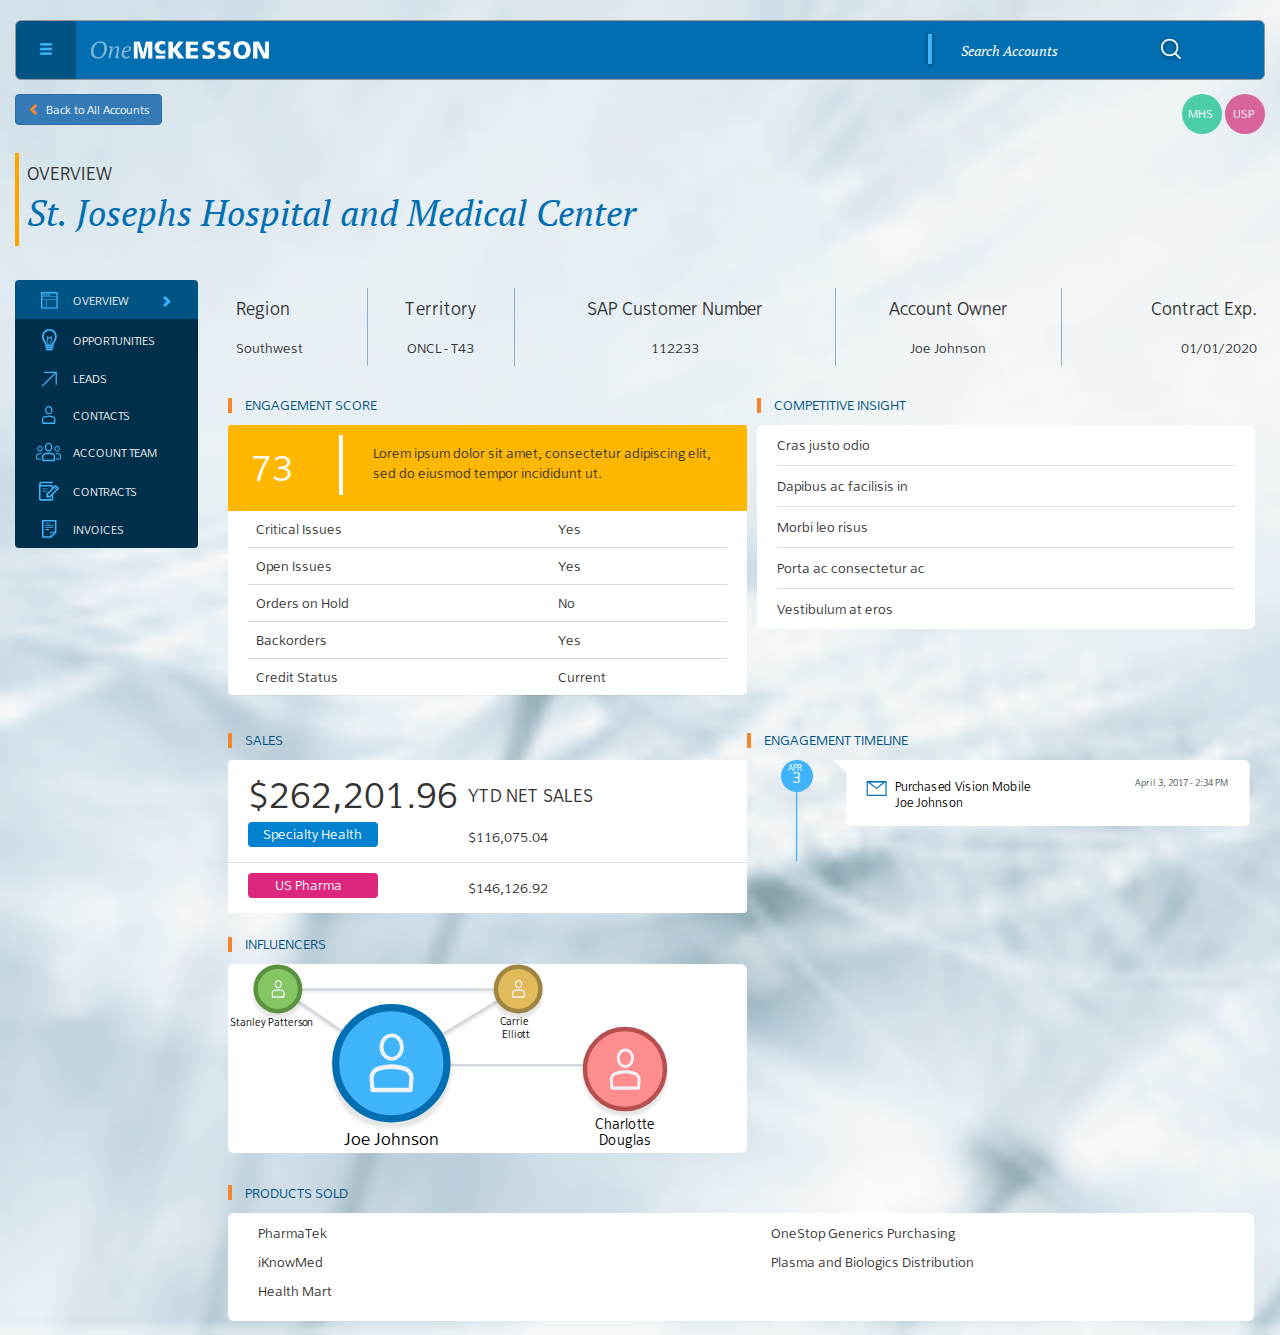
==== commit 82001829: "changes on overview: 1) highlights table -> responsive nature 2) side menu -> icon alignment" ====
--- a/overview.html
+++ b/overview.html
@@ -229,7 +229,7 @@
                   </table>
                 </td>
                 <td>
-                  <table class="table">
+                  <table class="table highlightsnestedtable">
                     <tr>
                       <td>
                         Territory
@@ -242,8 +242,8 @@
                     </tr>
                   </table>
                 </td>
-                <td>
-                  <table class="table">
+                <td class="hidden-xs">
+                  <table class="table highlightsnestedtable">
                     <tr>
                       <td>
                         SAP Customer Number
@@ -256,8 +256,8 @@
                     </tr>
                   </table>
                 </td>
-                <td>
-                  <table class="table">
+                <td class="hidden-xs">
+                  <table class="table highlightsnestedtable">
                     <tr>
                       <td>
                         Account Owner
@@ -271,7 +271,7 @@
                   </table>
                 </td>
                 <td class="hidden-xs hidden-sm">
-                  <table class="table">
+                  <table class="table highlightsnestedtable">
                     <tr>
                       <td>
                         Contract Exp.
--- a/css/account_overview_custom.css
+++ b/css/account_overview_custom.css
@@ -40,6 +40,35 @@
   #productssoldfirstcol{
     margin-bottom: 0px;
   }
+
+  #leftsidebar li > ul > li{
+    font-size: 0.85em;
+  }
+  #leftsidebar > li{
+    display: table;
+    width: 100%;
+  }
+  #leftsidebar > li > ul{
+    display: table-row;
+  }
+
+  #leftsidebar > li > ul > li:first-child{
+    display: table-cell;
+    width: 15%;
+  }
+  #leftsidebar > li > ul > li:first-child img{
+    margin: 0 auto;
+  }
+  #leftsidebar > li > ul > li:nth-child(2){
+    display: table-cell;
+  }
+  #highlightstable > tbody > tr > td:first-child{
+    text-align: center;
+  }
+  #highlightstable > tbody > tr > td:nth-child(2) > table{
+    border-right: none;
+    /*text-align: right;*/
+  }
 }
 @media(min-width:992px){
   #highlightstable > tbody > tr > td:last-child > table{
@@ -98,10 +127,14 @@
   #accountheadertable tr:last-child{
     font-size: 2.5714285714em;
   }
+  #highlightstable > tbody > tr > td:first-child{
+    text-align: left;
+  }
 }
 @media (min-width:768px) and (max-width:992px){
   #highlightstable > tbody > tr > td:nth-child(4) > table{
     border-right: none;
+    text-align: right;
   }
   #leftsidebar li > ul > li{
     font-size: 0.6428571429em;
@@ -116,6 +149,9 @@
   }
   #accountheadertable tr:last-child{
     font-size: 2.1428571429em;
+  }
+  #highlightstable > tbody > tr > td:first-child{
+    text-align: left;
   }
   #secondcolumn{
     padding-left: 25px;
@@ -283,10 +319,11 @@
   padding-right: 0px;
   text-align: center;
 }
+/*
 #highlightstable > tbody > tr > td:first-child{
   text-align: left;
-
-}
+}
+*/
 #highlightstable > tbody > tr > td:last-child{
   text-align: right;
 }
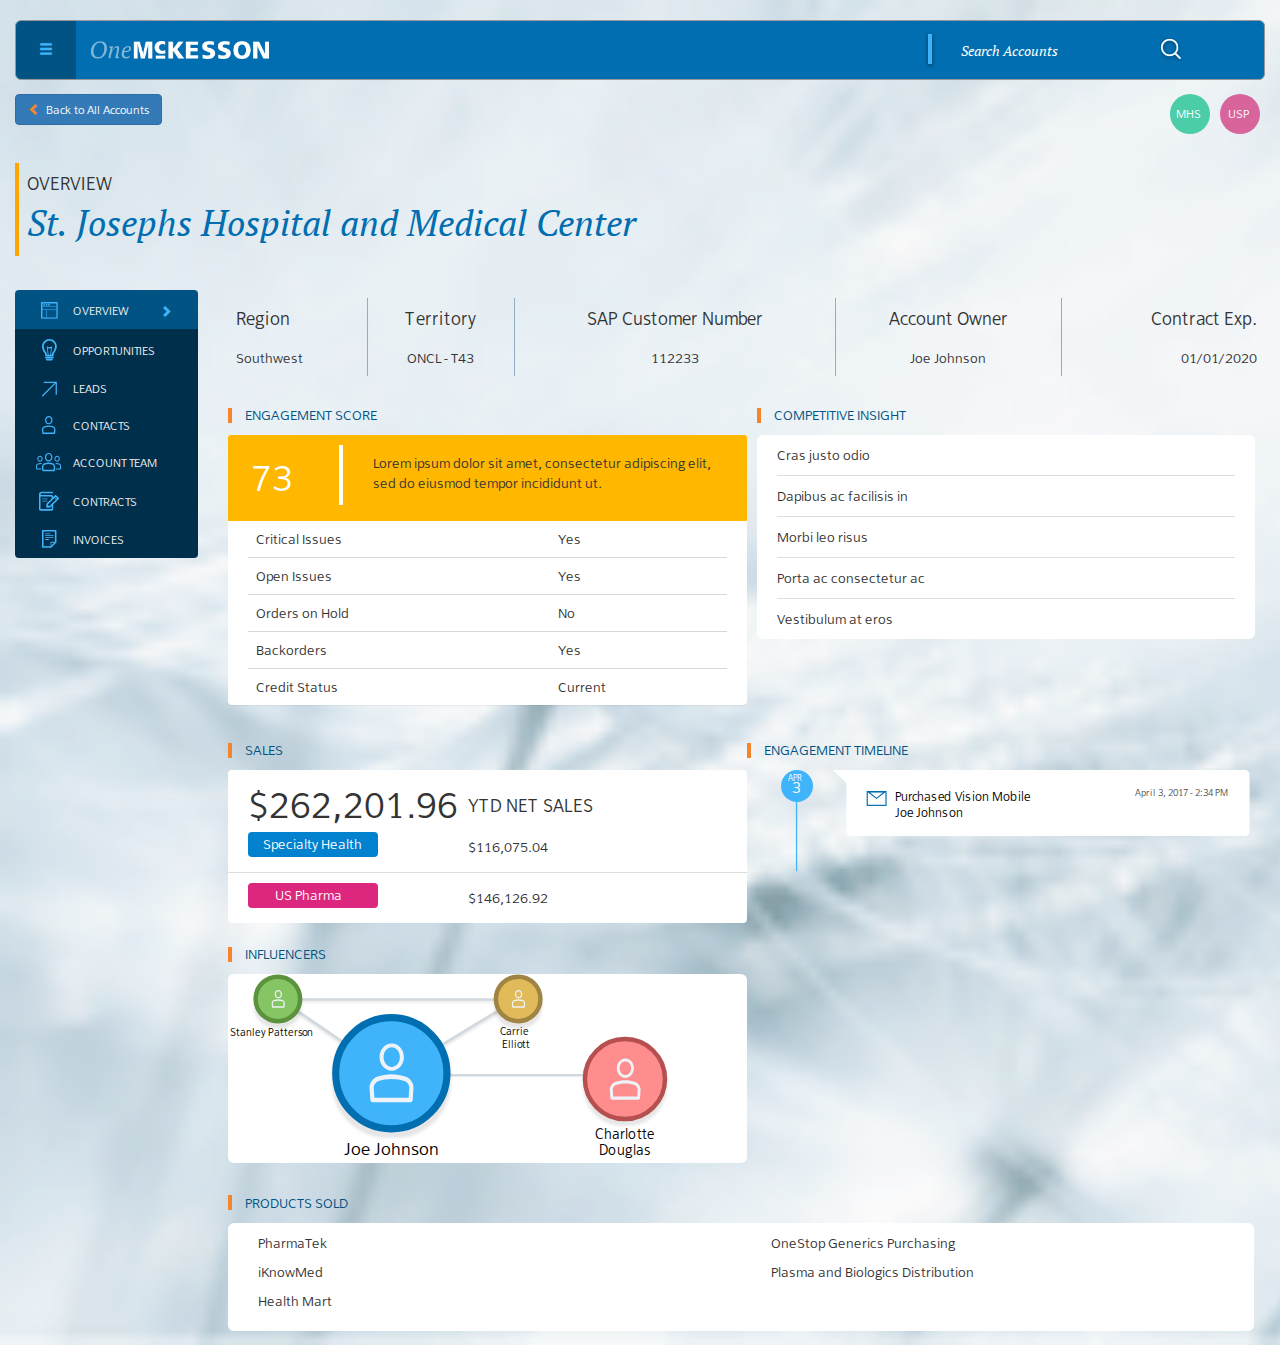
==== commit c6c21688: "change to overview: templatised the bu bubbles" ====
--- a/overview.html
+++ b/overview.html
@@ -23,6 +23,46 @@
   <![endif]-->
 </head>
 <body>
+  <template id="mshbubble_overview">
+    <svg width="40px" height="40px" viewBox="0 0 40 40" version="1.1" xmlns="http://www.w3.org/2000/svg" xmlns:xlink="http://www.w3.org/1999/xlink">
+      <desc>Created with Sketch.</desc>
+      <defs></defs>
+      <g id="2.-DASHBOARD" stroke="none" stroke-width="1" fill="none" fill-rule="evenodd">
+        <g id="iPad-Portrait" transform="translate(-658.000000, -75.000000)">
+          <g id="BUBBLES" transform="translate(608.000000, 75.000000)">
+            <g id="MHS" transform="translate(50.000000, 0.000000)">
+              <g id="Group-9">
+                <circle id="Oval-2" fill="#4BCDA8" cx="20" cy="20" r="20"></circle>
+                <text id="MHS" font-family="FranKleinBook_Book" font-size="12" font-weight="normal" fill="#FFFFFF">
+                  <tspan x="6.47949219" y="24">MHS</tspan>
+                </text>
+              </g>
+            </g>
+          </g>
+        </g>
+      </g>
+    </svg>
+  </template>
+  <template id="uspbubble_overview">
+    <svg width="40px" height="40px" viewBox="0 0 40 40" version="1.1" xmlns="http://www.w3.org/2000/svg" xmlns:xlink="http://www.w3.org/1999/xlink">
+      <desc>Created with Sketch.</desc>
+      <defs></defs>
+      <g id="2.-DASHBOARD" stroke="none" stroke-width="1" fill="none" fill-rule="evenodd">
+        <g id="iPad-Portrait" transform="translate(-658.000000, -75.000000)">
+          <g id="BUBBLES" transform="translate(608.000000, 75.000000)">
+            <g id="MHS" transform="translate(50.000000, 0.000000)">
+              <g id="Group-9">
+                <circle id="Oval-2" fill="#D8649C" cx="20" cy="20" r="20"></circle>
+                <text id="MHS" font-family="FranKleinBook_Book" font-size="12" font-weight="normal" fill="#FFFFFF">
+                  <tspan x="8.47949219" y="24">USP</tspan>
+                </text>
+              </g>
+            </g>
+          </g>
+        </g>
+      </g>
+    </svg>
+  </template>
   <div class="container-fluid mycontainer">
     <div class="row headerrow vertical-align">
       <!--Header elements here-->
@@ -77,492 +117,493 @@
       </div>
       <div class="col-xs-6">
         <div class="pull-right">
-          <svg width="40px" height="40px" viewBox="0 0 40 40" version="1.1" xmlns="http://www.w3.org/2000/svg" xmlns:xlink="http://www.w3.org/1999/xlink">
-            <desc>Created with Sketch.</desc>
-            <defs></defs>
-            <g id="2.-DASHBOARD" stroke="none" stroke-width="1" fill="none" fill-rule="evenodd">
-              <g id="iPad-Portrait" transform="translate(-658.000000, -75.000000)">
-                <g id="BUBBLES" transform="translate(608.000000, 75.000000)">
-                  <g id="MHS" transform="translate(50.000000, 0.000000)">
-                    <g id="Group-9">
-                      <circle id="Oval-2" fill="#4BCDA8" cx="20" cy="20" r="20"></circle>
-                      <text id="MHS" font-family="FranKleinBook_Book" font-size="12" font-weight="normal" fill="#FFFFFF">
-                        <tspan x="6.47949219" y="24">MHS</tspan>
-                      </text>
-                    </g>
-                  </g>
-                </g>
-              </g>
-            </g>
-          </svg>
-          <svg width="40px" height="40px" viewBox="0 0 40 40" version="1.1" xmlns="http://www.w3.org/2000/svg" xmlns:xlink="http://www.w3.org/1999/xlink">
-            <desc>Created with Sketch.</desc>
-            <defs></defs>
-            <g id="2.-DASHBOARD" stroke="none" stroke-width="1" fill="none" fill-rule="evenodd">
-              <g id="iPad-Portrait" transform="translate(-658.000000, -75.000000)">
-                <g id="BUBBLES" transform="translate(608.000000, 75.000000)">
-                  <g id="MHS" transform="translate(50.000000, 0.000000)">
-                    <g id="Group-9">
-                      <circle id="Oval-2" fill="#D8649C" cx="20" cy="20" r="20"></circle>
-                      <text id="MHS" font-family="FranKleinBook_Book" font-size="12" font-weight="normal" fill="#FFFFFF">
-                        <tspan x="8.47949219" y="24">USP</tspan>
-                      </text>
-                    </g>
-                  </g>
-                </g>
-              </g>
-            </g>
-          </svg>
+          <ul class="list-inline" id="bulisting">
+          </ul>
+          <!--<svg width="40px" height="40px" viewBox="0 0 40 40" version="1.1" xmlns="http://www.w3.org/2000/svg" xmlns:xlink="http://www.w3.org/1999/xlink">
+          <desc>Created with Sketch.</desc>
+          <defs></defs>
+          <g id="2.-DASHBOARD" stroke="none" stroke-width="1" fill="none" fill-rule="evenodd">
+          <g id="iPad-Portrait" transform="translate(-658.000000, -75.000000)">
+          <g id="BUBBLES" transform="translate(608.000000, 75.000000)">
+          <g id="MHS" transform="translate(50.000000, 0.000000)">
+          <g id="Group-9">
+          <circle id="Oval-2" fill="#4BCDA8" cx="20" cy="20" r="20"></circle>
+          <text id="MHS" font-family="FranKleinBook_Book" font-size="12" font-weight="normal" fill="#FFFFFF">
+          <tspan x="6.47949219" y="24">MHS</tspan>
+        </text>
+      </g>
+    </g>
+  </g>
+</g>
+</g>
+</svg>-->
+<!--<svg width="40px" height="40px" viewBox="0 0 40 40" version="1.1" xmlns="http://www.w3.org/2000/svg" xmlns:xlink="http://www.w3.org/1999/xlink">
+<desc>Created with Sketch.</desc>
+<defs></defs>
+<g id="2.-DASHBOARD" stroke="none" stroke-width="1" fill="none" fill-rule="evenodd">
+<g id="iPad-Portrait" transform="translate(-658.000000, -75.000000)">
+<g id="BUBBLES" transform="translate(608.000000, 75.000000)">
+<g id="MHS" transform="translate(50.000000, 0.000000)">
+<g id="Group-9">
+<circle id="Oval-2" fill="#D8649C" cx="20" cy="20" r="20"></circle>
+<text id="MHS" font-family="FranKleinBook_Book" font-size="12" font-weight="normal" fill="#FFFFFF">
+<tspan x="8.47949219" y="24">USP</tspan>
+</text>
+</g>
+</g>
+</g>
+</g>
+</g>
+</svg>-->
+</div>
+</div>
+</div>
+<div class="row myrow" id="overviewrow">
+  <div class="col-xs-12">
+    <table class="table" id="accountheadertable">
+      <tr>
+        <td>
+          OVERVIEW
+        </td>
+      </tr>
+      <tr>
+        <td>
+          St. Josephs Hospital and Medical Center
+        </td>
+      </tr>
+    </table>
+  </div>
+</div>
+<div class="row myrow" id="maincontentrow">
+  <div class="col-xs-12 col-lg-2 col-md-2 col-sm-2">
+    <ul class="list-group" id="leftsidebar">
+      <li class="list-group-item" id="overviewli">
+        <ul class="list-inline">
+          <li>
+            <img src="img/account_overview_overview.svg" class="img-responsive" alt="mckesson overview icon"/>
+          </li>
+          <li>
+            OVERVIEW
+          </li>
+          <li class="hidden-sm hidden-xs">
+            <span class="glyphicon glyphicon-chevron-right" id="overviewchevron"></span>
+          </li>
+        </ul>
+        <li class="list-group-item">
+          <ul class="list-inline">
+            <li>
+              <img src="img/account_overview_oppty.svg" class="img-responsive" alt="mckesson oppty icon"/>
+            </li>
+            <li>
+              OPPORTUNITIES
+            </li>
+          </ul>
+        </li>
+        <li class="list-group-item">
+          <ul class="list-inline">
+            <li>
+              <img src="img/account_overview_leads.svg" class="img-responsive" alt="mckesson leads icon"/>
+            </li>
+            <li>
+              LEADS
+            </li>
+          </ul>
+        </li>
+        <li class="list-group-item">
+          <ul class="list-inline">
+            <li>
+              <img src="img/account_overview_contacts.svg" class="img-responsive" alt="mckesson contacts icon"/>
+            </li>
+            <li>
+              CONTACTS
+            </li>
+          </ul>
+        </li>
+        <li class="list-group-item">
+          <ul class="list-inline">
+            <li>
+              <img src="img/account_overview_account_team.svg" class="img-responsive" alt="mckesson account team icon"/>
+            </li>
+            <li>
+              ACCOUNT TEAM
+            </li>
+          </ul>
+        </li>
+        <li class="list-group-item">
+          <ul class="list-inline">
+            <li>
+              <img src="img/account_overview_contracts.svg" class="img-responsive" alt="mckesson contracts icon"/>
+            </li>
+            <li>
+              CONTRACTS
+            </li>
+          </ul>
+        </li>
+        <li class="list-group-item">
+          <ul class="list-inline">
+            <li>
+              <img src="img/account_overview_invoices.svg" class="img-responsive" alt="mckesson invoices icon"/>
+            </li>
+            <li>
+              INVOICES
+            </li>
+          </ul>
+        </li>
+      </ul>
+    </div>
+    <div class="col-xs-12 col-lg-10 col-md-10 col-sm-10">
+      <div class="container-fluid">
+        <div class="row" id="highlightsrow">
+          <table class="table" id="highlightstable">
+            <tr>
+              <td>
+                <table class="table highlightsnestedtable">
+                  <tr>
+                    <td>
+                      Region
+                    </td>
+                  </tr>
+                  <tr>
+                    <td>
+                      Southwest
+                    </td>
+                  </tr>
+                </table>
+              </td>
+              <td>
+                <table class="table highlightsnestedtable">
+                  <tr>
+                    <td>
+                      Territory
+                    </td>
+                  </tr>
+                  <tr>
+                    <td>
+                      ONCL - T43
+                    </td>
+                  </tr>
+                </table>
+              </td>
+              <td class="hidden-xs">
+                <table class="table highlightsnestedtable">
+                  <tr>
+                    <td>
+                      SAP Customer Number
+                    </td>
+                  </tr>
+                  <tr>
+                    <td>
+                      112233
+                    </td>
+                  </tr>
+                </table>
+              </td>
+              <td class="hidden-xs">
+                <table class="table highlightsnestedtable">
+                  <tr>
+                    <td>
+                      Account Owner
+                    </td>
+                  </tr>
+                  <tr>
+                    <td>
+                      Joe Johnson
+                    </td>
+                  </tr>
+                </table>
+              </td>
+              <td class="hidden-xs hidden-sm">
+                <table class="table highlightsnestedtable">
+                  <tr>
+                    <td>
+                      Contract Exp.
+                    </td>
+                  </tr>
+                  <tr>
+                    <td>
+                      01/01/2020
+                    </td>
+                  </tr>
+                </table>
+              </td>
+            </tr>
+          </table>
         </div>
-      </div>
-    </div>
-    <div class="row myrow" id="overviewrow">
-      <div class="col-xs-12">
-        <table class="table" id="accountheadertable">
-          <tr>
-            <td>
-              OVERVIEW
-            </td>
-          </tr>
-          <tr>
-            <td>
-              St. Josephs Hospital and Medical Center
-            </td>
-          </tr>
-        </table>
-      </div>
-    </div>
-    <div class="row myrow" id="maincontentrow">
-      <div class="col-xs-12 col-lg-2 col-md-2 col-sm-2">
-        <ul class="list-group" id="leftsidebar">
-          <li class="list-group-item" id="overviewli">
-            <ul class="list-inline">
-              <li>
-                <img src="img/account_overview_overview.svg" class="img-responsive" alt="mckesson overview icon"/>
-              </li>
-              <li>
-                OVERVIEW
-              </li>
-              <li class="hidden-sm hidden-xs">
-                <span class="glyphicon glyphicon-chevron-right" id="overviewchevron"></span>
-              </li>
-            </ul>
-            <li class="list-group-item">
-              <ul class="list-inline">
-                <li>
-                  <img src="img/account_overview_oppty.svg" class="img-responsive" alt="mckesson oppty icon"/>
-                </li>
-                <li>
-                  OPPORTUNITIES
-                </li>
-              </ul>
-            </li>
-            <li class="list-group-item">
-              <ul class="list-inline">
-                <li>
-                  <img src="img/account_overview_leads.svg" class="img-responsive" alt="mckesson leads icon"/>
-                </li>
-                <li>
-                  LEADS
-                </li>
-              </ul>
-            </li>
-            <li class="list-group-item">
-              <ul class="list-inline">
-                <li>
-                  <img src="img/account_overview_contacts.svg" class="img-responsive" alt="mckesson contacts icon"/>
-                </li>
-                <li>
-                  CONTACTS
-                </li>
-              </ul>
-            </li>
-            <li class="list-group-item">
-              <ul class="list-inline">
-                <li>
-                  <img src="img/account_overview_account_team.svg" class="img-responsive" alt="mckesson account team icon"/>
-                </li>
-                <li>
-                  ACCOUNT TEAM
-                </li>
-              </ul>
-            </li>
-            <li class="list-group-item">
-              <ul class="list-inline">
-                <li>
-                  <img src="img/account_overview_contracts.svg" class="img-responsive" alt="mckesson contracts icon"/>
-                </li>
-                <li>
-                  CONTRACTS
-                </li>
-              </ul>
-            </li>
-            <li class="list-group-item">
-              <ul class="list-inline">
-                <li>
-                  <img src="img/account_overview_invoices.svg" class="img-responsive" alt="mckesson invoices icon"/>
-                </li>
-                <li>
-                  INVOICES
-                </li>
-              </ul>
-            </li>
-          </ul>
-        </div>
-        <div class="col-xs-12 col-lg-10 col-md-10 col-sm-10">
-          <div class="container-fluid">
-          <div class="row" id="highlightsrow">
-            <table class="table" id="highlightstable">
-              <tr>
-                <td>
-                  <table class="table highlightsnestedtable">
-                    <tr>
-                      <td>
-                        Region
-                      </td>
-                    </tr>
-                    <tr>
-                      <td>
-                        Southwest
-                      </td>
-                    </tr>
-                  </table>
-                </td>
-                <td>
-                  <table class="table highlightsnestedtable">
-                    <tr>
-                      <td>
-                        Territory
-                      </td>
-                    </tr>
-                    <tr>
-                      <td>
-                        ONCL - T43
-                      </td>
-                    </tr>
-                  </table>
-                </td>
-                <td class="hidden-xs">
-                  <table class="table highlightsnestedtable">
-                    <tr>
-                      <td>
-                        SAP Customer Number
-                      </td>
-                    </tr>
-                    <tr>
-                      <td>
-                        112233
-                      </td>
-                    </tr>
-                  </table>
-                </td>
-                <td class="hidden-xs">
-                  <table class="table highlightsnestedtable">
-                    <tr>
-                      <td>
-                        Account Owner
-                      </td>
-                    </tr>
-                    <tr>
-                      <td>
-                        Joe Johnson
-                      </td>
-                    </tr>
-                  </table>
-                </td>
-                <td class="hidden-xs hidden-sm">
-                  <table class="table highlightsnestedtable">
-                    <tr>
-                      <td>
-                        Contract Exp.
-                      </td>
-                    </tr>
-                    <tr>
-                      <td>
-                        01/01/2020
-                      </td>
-                    </tr>
-                  </table>
-                </td>
-              </tr>
-            </table>
-          </div>
-          <div class="row myrow" id="engScoreCompInsightrow">
-            <div class="col-xs-12 col-sm-6 col-md-6 col-lg-6">
-              <div class="row">
-                <ul class="list-inline sectionheader">
-                  <li>
-                    <img src="img/separator.png" class="img-responsive" alt="mckesson separator">
-                  </li>
-                  <li>ENGAGEMENT SCORE</li>
-                </ul>
-              </div>
-              <div class="row">
-                <div class="panel panel-default" id="engheaderpanel">
-                  <div class="panel-heading">
-                    <table class="table" id="engagementtable_nested">
-                      <tr>
-                        <td>
-                          73
-                        </td>
-                        <td>
-                          Lorem ipsum dolor sit amet, consectetur adipiscing elit, sed do eiusmod tempor incididunt ut.
-                        </td>
-                      </tr>
-                    </table>
-                  </div>
-                  <div id="engheaderpaneldiv">
-                    <table class="table" id="engagementtable">
-                      <td>
-                        Critical Issues
-                      </td>
-                      <td>
-                        Yes
-                      </td>
-                    </tr>
-                    <tr>
-                      <td>
-                        Open Issues
-                      </td>
-                      <td>
-                        Yes
-                      </td>
-                    </tr>
-                    <tr>
-                      <td>
-                        Orders on Hold
-                      </td>
-                      <td>
-                        No
-                      </td>
-                    </tr>
-                    <tr>
-                      <td>
-                        Backorders
-                      </td>
-                      <td>
-                        Yes
-                      </td>
-                    </tr>
-                    <tr>
-                      <td>
-                        Credit Status
-                      </td>
-                      <td>
-                        Current
-                      </td>
-                    </tr>
-                  </table>
-                </div>
-              </div>
-            </div>
-          </div>
-          <div class="col-xs-12 col-sm-6 col-md-6 col-lg-6" id="secondcolumn">
-            <!--<div class="container-fluid">-->
-            <div class="row">
-              <ul class="list-inline sectionheader">
-                <li>
-                  <img src="img/separator.png" class="img-responsive" alt="mckesson separator">
-                </li>
-                <li>COMPETITIVE INSIGHT</li>
-              </ul>
-            </div>
-            <div class="row">
-              <div id="compinsightdiv">
-                <ul class="list-group" id="compinsightlistgroup">
-                  <li class="list-group-item">Cras justo odio</li>
-                  <li class="list-group-item">Dapibus ac facilisis in</li>
-                  <li class="list-group-item">Morbi leo risus</li>
-                  <li class="list-group-item">Porta ac consectetur ac</li>
-                  <li class="list-group-item">Vestibulum at eros</li>
-                </ul>
-              </div>
-            </div>
-          </div>
-        </div>
-        <div class="row myrow" id="salesInfengTimelinerow">
+        <div class="row myrow" id="engScoreCompInsightrow">
           <div class="col-xs-12 col-sm-6 col-md-6 col-lg-6">
             <div class="row">
               <ul class="list-inline sectionheader">
                 <li>
                   <img src="img/separator.png" class="img-responsive" alt="mckesson separator">
                 </li>
-                <li>SALES</li>
+                <li>ENGAGEMENT SCORE</li>
               </ul>
             </div>
             <div class="row">
-              <ul class="list-group" id="totalSaleslistgroup">
-                <li class="list-group-item">
-                  <ul class="list-inline">
-                    <li id="totalSalesAmount">
-                      $262,201.96
-                    </li>
-                    <li id="ytdnetsales">YTD NET SALES</li>
-                  </ul>
-                  <ul class="list-inline">
-                    <li>
-                      <svg width="130px" height="25px" viewBox="0 0 130 25" version="1.1" xmlns="http://www.w3.org/2000/svg" xmlns:xlink="http://www.w3.org/1999/xlink">
-                        <desc>Created with Sketch.</desc>
-                        <defs></defs>
-                        <g id="2.-DASHBOARD" stroke="none" stroke-width="1" fill="none" fill-rule="evenodd">
-                          <g id="Desktop" transform="translate(-289.000000, -773.000000)">
-                            <g id="Group-16" transform="translate(289.000000, 773.000000)">
-                              <g id="Group-15">
-                                <rect id="Rectangle-4" fill="#0181CE" x="0" y="0" width="130" height="25" rx="4"></rect>
-                                <text id="Specialty-Health" font-family=".AppleSystemUIFont" font-size="14" font-weight="normal" fill="#FFFFFF">
-                                  <tspan x="15" y="17">Specialty Health</tspan>
-                                </text>
-                              </g>
+              <div class="panel panel-default" id="engheaderpanel">
+                <div class="panel-heading">
+                  <table class="table" id="engagementtable_nested">
+                    <tr>
+                      <td>
+                        73
+                      </td>
+                      <td>
+                        Lorem ipsum dolor sit amet, consectetur adipiscing elit, sed do eiusmod tempor incididunt ut.
+                      </td>
+                    </tr>
+                  </table>
+                </div>
+                <div id="engheaderpaneldiv">
+                  <table class="table" id="engagementtable">
+                    <td>
+                      Critical Issues
+                    </td>
+                    <td>
+                      Yes
+                    </td>
+                  </tr>
+                  <tr>
+                    <td>
+                      Open Issues
+                    </td>
+                    <td>
+                      Yes
+                    </td>
+                  </tr>
+                  <tr>
+                    <td>
+                      Orders on Hold
+                    </td>
+                    <td>
+                      No
+                    </td>
+                  </tr>
+                  <tr>
+                    <td>
+                      Backorders
+                    </td>
+                    <td>
+                      Yes
+                    </td>
+                  </tr>
+                  <tr>
+                    <td>
+                      Credit Status
+                    </td>
+                    <td>
+                      Current
+                    </td>
+                  </tr>
+                </table>
+              </div>
+            </div>
+          </div>
+        </div>
+        <div class="col-xs-12 col-sm-6 col-md-6 col-lg-6" id="secondcolumn">
+          <!--<div class="container-fluid">-->
+          <div class="row">
+            <ul class="list-inline sectionheader">
+              <li>
+                <img src="img/separator.png" class="img-responsive" alt="mckesson separator">
+              </li>
+              <li>COMPETITIVE INSIGHT</li>
+            </ul>
+          </div>
+          <div class="row">
+            <div id="compinsightdiv">
+              <ul class="list-group" id="compinsightlistgroup">
+                <li class="list-group-item">Cras justo odio</li>
+                <li class="list-group-item">Dapibus ac facilisis in</li>
+                <li class="list-group-item">Morbi leo risus</li>
+                <li class="list-group-item">Porta ac consectetur ac</li>
+                <li class="list-group-item">Vestibulum at eros</li>
+              </ul>
+            </div>
+          </div>
+        </div>
+      </div>
+      <div class="row myrow" id="salesInfengTimelinerow">
+        <div class="col-xs-12 col-sm-6 col-md-6 col-lg-6">
+          <div class="row">
+            <ul class="list-inline sectionheader">
+              <li>
+                <img src="img/separator.png" class="img-responsive" alt="mckesson separator">
+              </li>
+              <li>SALES</li>
+            </ul>
+          </div>
+          <div class="row">
+            <ul class="list-group" id="totalSaleslistgroup">
+              <li class="list-group-item">
+                <ul class="list-inline">
+                  <li id="totalSalesAmount">
+                    $262,201.96
+                  </li>
+                  <li id="ytdnetsales">YTD NET SALES</li>
+                </ul>
+                <ul class="list-inline">
+                  <li>
+                    <svg width="130px" height="25px" viewBox="0 0 130 25" version="1.1" xmlns="http://www.w3.org/2000/svg" xmlns:xlink="http://www.w3.org/1999/xlink">
+                      <desc>Created with Sketch.</desc>
+                      <defs></defs>
+                      <g id="2.-DASHBOARD" stroke="none" stroke-width="1" fill="none" fill-rule="evenodd">
+                        <g id="Desktop" transform="translate(-289.000000, -773.000000)">
+                          <g id="Group-16" transform="translate(289.000000, 773.000000)">
+                            <g id="Group-15">
+                              <rect id="Rectangle-4" fill="#0181CE" x="0" y="0" width="130" height="25" rx="4"></rect>
+                              <text id="Specialty-Health" font-family=".AppleSystemUIFont" font-size="14" font-weight="normal" fill="#FFFFFF">
+                                <tspan x="15" y="17">Specialty Health</tspan>
+                              </text>
                             </g>
                           </g>
                         </g>
-                      </svg>
-                    </li>
-                    <li>$116,075.04</li>
-                  </ul>
-                </li>
-                <li class="list-group-item">
-                  <ul class="list-inline">
-                    <li>
-                      <svg width="130px" height="25px" viewBox="0 0 130 25" version="1.1" xmlns="http://www.w3.org/2000/svg" xmlns:xlink="http://www.w3.org/1999/xlink">
-                        <desc>Created with Sketch.</desc>
-                        <defs></defs>
-                        <g id="2.-DASHBOARD" stroke="none" stroke-width="1" fill="none" fill-rule="evenodd">
-                          <g id="Desktop" transform="translate(-289.000000, -822.000000)">
-                            <g id="Group-7" transform="translate(289.000000, 822.000000)">
-                              <g id="Group-17">
-                                <rect id="Rectangle-4" fill="#DD267D" x="0" y="0" width="130" height="25" rx="4"></rect>
-                                <text id="Medical-Surgical" font-family=".AppleSystemUIFont" font-size="14" font-weight="normal" fill="#FFFFFF">
-                                  <tspan x="27" y="17">US Pharma</tspan>
-                                </text>
-                              </g>
+                      </g>
+                    </svg>
+                  </li>
+                  <li>$116,075.04</li>
+                </ul>
+              </li>
+              <li class="list-group-item">
+                <ul class="list-inline">
+                  <li>
+                    <svg width="130px" height="25px" viewBox="0 0 130 25" version="1.1" xmlns="http://www.w3.org/2000/svg" xmlns:xlink="http://www.w3.org/1999/xlink">
+                      <desc>Created with Sketch.</desc>
+                      <defs></defs>
+                      <g id="2.-DASHBOARD" stroke="none" stroke-width="1" fill="none" fill-rule="evenodd">
+                        <g id="Desktop" transform="translate(-289.000000, -822.000000)">
+                          <g id="Group-7" transform="translate(289.000000, 822.000000)">
+                            <g id="Group-17">
+                              <rect id="Rectangle-4" fill="#DD267D" x="0" y="0" width="130" height="25" rx="4"></rect>
+                              <text id="Medical-Surgical" font-family=".AppleSystemUIFont" font-size="14" font-weight="normal" fill="#FFFFFF">
+                                <tspan x="27" y="17">US Pharma</tspan>
+                              </text>
                             </g>
                           </g>
                         </g>
-                      </svg>
-                    </li>
-                    <li>
-                      $146,126.92
-                    </li>
-                  </ul>
-                </li>
-              </ul>
-            </div>
-            <div class="row">
-              <ul class="list-inline sectionheader">
-                <li>
-                  <img src="img/separator.png" class="img-responsive" alt="mckesson separator">
-                </li>
-                <li>INFLUENCERS</li>
-              </ul>
-            </div>
-            <div class="row myrow">
-              <div id="influencerdiv">
-                <svg viewBox="-5 0 495 207" version="1.1" xmlns="http://www.w3.org/2000/svg" xmlns:xlink="http://www.w3.org/1999/xlink">
-                  <desc>Created with Sketch.</desc>
-                  <defs>
-                    <path d="M181.925893,110.7643 L57.0778554,25.6185263 L322.388095,25.6185263 L181.925893,110.7643 Z M440,110.7643 L181.925893,110.7643 L440,110.7643 Z" id="path-1"></path>
-                    <filter x="-1.8%" y="-4.1%" width="103.2%" height="112.8%" filterUnits="objectBoundingBox" id="filter-2">
-                      <feMorphology radius="1.5" operator="dilate" in="SourceAlpha" result="shadowSpreadOuter1"></feMorphology>
-                      <feOffset dx="0" dy="2" in="shadowSpreadOuter1" result="shadowOffsetOuter1"></feOffset>
-                      <feMorphology radius="1.5" operator="erode" in="SourceAlpha" result="shadowInner"></feMorphology>
-                      <feOffset dx="0" dy="2" in="shadowInner" result="shadowInner"></feOffset>
-                      <feComposite in="shadowOffsetOuter1" in2="shadowInner" operator="out" result="shadowOffsetOuter1"></feComposite>
-                      <feGaussianBlur stdDeviation="1" in="shadowOffsetOuter1" result="shadowBlurOuter1"></feGaussianBlur>
-                      <feColorMatrix values="0 0 0 0 0   0 0 0 0 0   0 0 0 0 0  0 0 0 0.1 0" type="matrix" in="shadowBlurOuter1"></feColorMatrix>
-                    </filter>
-                    <circle id="path-3" cx="25" cy="25" r="25"></circle>
-                    <filter x="-23.0%" y="-15.0%" width="146.0%" height="150.0%" filterUnits="objectBoundingBox" id="filter-4">
-                      <feMorphology radius="2.5" operator="dilate" in="SourceAlpha" result="shadowSpreadOuter1"></feMorphology>
-                      <feOffset dx="0" dy="6" in="shadowSpreadOuter1" result="shadowOffsetOuter1"></feOffset>
-                      <feGaussianBlur stdDeviation="2" in="shadowOffsetOuter1" result="shadowBlurOuter1"></feGaussianBlur>
-                      <feComposite in="shadowBlurOuter1" in2="SourceAlpha" operator="out" result="shadowBlurOuter1"></feComposite>
-                      <feColorMatrix values="0 0 0 0 0   0 0 0 0 0   0 0 0 0 0  0 0 0 0.1 0" type="matrix" in="shadowBlurOuter1"></feColorMatrix>
-                    </filter>
-                    <circle id="path-5" cx="25" cy="25" r="25"></circle>
-                    <filter x="-23.0%" y="-15.0%" width="146.0%" height="150.0%" filterUnits="objectBoundingBox" id="filter-6">
-                      <feMorphology radius="2.5" operator="dilate" in="SourceAlpha" result="shadowSpreadOuter1"></feMorphology>
-                      <feOffset dx="0" dy="6" in="shadowSpreadOuter1" result="shadowOffsetOuter1"></feOffset>
-                      <feGaussianBlur stdDeviation="2" in="shadowOffsetOuter1" result="shadowBlurOuter1"></feGaussianBlur>
-                      <feComposite in="shadowBlurOuter1" in2="SourceAlpha" operator="out" result="shadowBlurOuter1"></feComposite>
-                      <feColorMatrix values="0 0 0 0 0   0 0 0 0 0   0 0 0 0 0  0 0 0 0.1 0" type="matrix" in="shadowBlurOuter1"></feColorMatrix>
-                    </filter>
-                    <circle id="path-7" cx="444" cy="115" r="45"></circle>
-                    <filter x="-12.8%" y="-8.3%" width="125.6%" height="127.8%" filterUnits="objectBoundingBox" id="filter-8">
-                      <feMorphology radius="2.5" operator="dilate" in="SourceAlpha" result="shadowSpreadOuter1"></feMorphology>
-                      <feOffset dx="0" dy="6" in="shadowSpreadOuter1" result="shadowOffsetOuter1"></feOffset>
-                      <feGaussianBlur stdDeviation="2" in="shadowOffsetOuter1" result="shadowBlurOuter1"></feGaussianBlur>
-                      <feComposite in="shadowBlurOuter1" in2="SourceAlpha" operator="out" result="shadowBlurOuter1"></feComposite>
-                      <feColorMatrix values="0 0 0 0 0   0 0 0 0 0   0 0 0 0 0  0 0 0 0.1 0" type="matrix" in="shadowBlurOuter1"></feColorMatrix>
-                    </filter>
-                    <circle id="path-9" cx="62.5" cy="62.5" r="62.5"></circle>
-                    <filter x="-10.4%" y="-7.2%" width="120.8%" height="122.4%" filterUnits="objectBoundingBox" id="filter-10">
-                      <feMorphology radius="4" operator="dilate" in="SourceAlpha" result="shadowSpreadOuter1"></feMorphology>
-                      <feOffset dx="0" dy="6" in="shadowSpreadOuter1" result="shadowOffsetOuter1"></feOffset>
-                      <feGaussianBlur stdDeviation="2" in="shadowOffsetOuter1" result="shadowBlurOuter1"></feGaussianBlur>
-                      <feComposite in="shadowBlurOuter1" in2="SourceAlpha" operator="out" result="shadowBlurOuter1"></feComposite>
-                      <feColorMatrix values="0 0 0 0 0   0 0 0 0 0   0 0 0 0 0  0 0 0 0.1 0" type="matrix" in="shadowBlurOuter1"></feColorMatrix>
-                    </filter>
-                  </defs>
-                  <g id="2.-DASHBOARD" stroke="none" stroke-width="1" fill="none" fill-rule="evenodd">
-                    <g id="Desktop" transform="translate(-283.000000, -961.000000)">
-                      <g id="OVERVIEW" transform="translate(20.000000, 98.000000)">
-                        <g id="INFLUENCERS" transform="translate(252.000000, 821.000000)">
-                          <g id="Influencer-Icons" transform="translate(8.000000, 45.000000)">
-                            <g id="Group-18">
-                              <g id="Line">
-                                <use fill="black" fill-opacity="1" filter="url(#filter-2)" xlink:href="#path-1"></use>
-                                <use stroke="#D1D8DE" stroke-width="3" xlink:href="#path-1"></use>
+                      </g>
+                    </svg>
+                  </li>
+                  <li>
+                    $146,126.92
+                  </li>
+                </ul>
+              </li>
+            </ul>
+          </div>
+          <div class="row">
+            <ul class="list-inline sectionheader">
+              <li>
+                <img src="img/separator.png" class="img-responsive" alt="mckesson separator">
+              </li>
+              <li>INFLUENCERS</li>
+            </ul>
+          </div>
+          <div class="row myrow">
+            <div id="influencerdiv">
+              <svg viewBox="-5 0 495 207" version="1.1" xmlns="http://www.w3.org/2000/svg" xmlns:xlink="http://www.w3.org/1999/xlink">
+                <desc>Created with Sketch.</desc>
+                <defs>
+                  <path d="M181.925893,110.7643 L57.0778554,25.6185263 L322.388095,25.6185263 L181.925893,110.7643 Z M440,110.7643 L181.925893,110.7643 L440,110.7643 Z" id="path-1"></path>
+                  <filter x="-1.8%" y="-4.1%" width="103.2%" height="112.8%" filterUnits="objectBoundingBox" id="filter-2">
+                    <feMorphology radius="1.5" operator="dilate" in="SourceAlpha" result="shadowSpreadOuter1"></feMorphology>
+                    <feOffset dx="0" dy="2" in="shadowSpreadOuter1" result="shadowOffsetOuter1"></feOffset>
+                    <feMorphology radius="1.5" operator="erode" in="SourceAlpha" result="shadowInner"></feMorphology>
+                    <feOffset dx="0" dy="2" in="shadowInner" result="shadowInner"></feOffset>
+                    <feComposite in="shadowOffsetOuter1" in2="shadowInner" operator="out" result="shadowOffsetOuter1"></feComposite>
+                    <feGaussianBlur stdDeviation="1" in="shadowOffsetOuter1" result="shadowBlurOuter1"></feGaussianBlur>
+                    <feColorMatrix values="0 0 0 0 0   0 0 0 0 0   0 0 0 0 0  0 0 0 0.1 0" type="matrix" in="shadowBlurOuter1"></feColorMatrix>
+                  </filter>
+                  <circle id="path-3" cx="25" cy="25" r="25"></circle>
+                  <filter x="-23.0%" y="-15.0%" width="146.0%" height="150.0%" filterUnits="objectBoundingBox" id="filter-4">
+                    <feMorphology radius="2.5" operator="dilate" in="SourceAlpha" result="shadowSpreadOuter1"></feMorphology>
+                    <feOffset dx="0" dy="6" in="shadowSpreadOuter1" result="shadowOffsetOuter1"></feOffset>
+                    <feGaussianBlur stdDeviation="2" in="shadowOffsetOuter1" result="shadowBlurOuter1"></feGaussianBlur>
+                    <feComposite in="shadowBlurOuter1" in2="SourceAlpha" operator="out" result="shadowBlurOuter1"></feComposite>
+                    <feColorMatrix values="0 0 0 0 0   0 0 0 0 0   0 0 0 0 0  0 0 0 0.1 0" type="matrix" in="shadowBlurOuter1"></feColorMatrix>
+                  </filter>
+                  <circle id="path-5" cx="25" cy="25" r="25"></circle>
+                  <filter x="-23.0%" y="-15.0%" width="146.0%" height="150.0%" filterUnits="objectBoundingBox" id="filter-6">
+                    <feMorphology radius="2.5" operator="dilate" in="SourceAlpha" result="shadowSpreadOuter1"></feMorphology>
+                    <feOffset dx="0" dy="6" in="shadowSpreadOuter1" result="shadowOffsetOuter1"></feOffset>
+                    <feGaussianBlur stdDeviation="2" in="shadowOffsetOuter1" result="shadowBlurOuter1"></feGaussianBlur>
+                    <feComposite in="shadowBlurOuter1" in2="SourceAlpha" operator="out" result="shadowBlurOuter1"></feComposite>
+                    <feColorMatrix values="0 0 0 0 0   0 0 0 0 0   0 0 0 0 0  0 0 0 0.1 0" type="matrix" in="shadowBlurOuter1"></feColorMatrix>
+                  </filter>
+                  <circle id="path-7" cx="444" cy="115" r="45"></circle>
+                  <filter x="-12.8%" y="-8.3%" width="125.6%" height="127.8%" filterUnits="objectBoundingBox" id="filter-8">
+                    <feMorphology radius="2.5" operator="dilate" in="SourceAlpha" result="shadowSpreadOuter1"></feMorphology>
+                    <feOffset dx="0" dy="6" in="shadowSpreadOuter1" result="shadowOffsetOuter1"></feOffset>
+                    <feGaussianBlur stdDeviation="2" in="shadowOffsetOuter1" result="shadowBlurOuter1"></feGaussianBlur>
+                    <feComposite in="shadowBlurOuter1" in2="SourceAlpha" operator="out" result="shadowBlurOuter1"></feComposite>
+                    <feColorMatrix values="0 0 0 0 0   0 0 0 0 0   0 0 0 0 0  0 0 0 0.1 0" type="matrix" in="shadowBlurOuter1"></feColorMatrix>
+                  </filter>
+                  <circle id="path-9" cx="62.5" cy="62.5" r="62.5"></circle>
+                  <filter x="-10.4%" y="-7.2%" width="120.8%" height="122.4%" filterUnits="objectBoundingBox" id="filter-10">
+                    <feMorphology radius="4" operator="dilate" in="SourceAlpha" result="shadowSpreadOuter1"></feMorphology>
+                    <feOffset dx="0" dy="6" in="shadowSpreadOuter1" result="shadowOffsetOuter1"></feOffset>
+                    <feGaussianBlur stdDeviation="2" in="shadowOffsetOuter1" result="shadowBlurOuter1"></feGaussianBlur>
+                    <feComposite in="shadowBlurOuter1" in2="SourceAlpha" operator="out" result="shadowBlurOuter1"></feComposite>
+                    <feColorMatrix values="0 0 0 0 0   0 0 0 0 0   0 0 0 0 0  0 0 0 0.1 0" type="matrix" in="shadowBlurOuter1"></feColorMatrix>
+                  </filter>
+                </defs>
+                <g id="2.-DASHBOARD" stroke="none" stroke-width="1" fill="none" fill-rule="evenodd">
+                  <g id="Desktop" transform="translate(-283.000000, -961.000000)">
+                    <g id="OVERVIEW" transform="translate(20.000000, 98.000000)">
+                      <g id="INFLUENCERS" transform="translate(252.000000, 821.000000)">
+                        <g id="Influencer-Icons" transform="translate(8.000000, 45.000000)">
+                          <g id="Group-18">
+                            <g id="Line">
+                              <use fill="black" fill-opacity="1" filter="url(#filter-2)" xlink:href="#path-1"></use>
+                              <use stroke="#D1D8DE" stroke-width="3" xlink:href="#path-1"></use>
+                            </g>
+                            <text id="Joe-Johnson" font-family=".SFNSDisplay, .SF NS Display" font-size="20" font-weight="normal" fill="#000000">
+                              <tspan x="128.195312" y="200">Joe Johnson</tspan>
+                            </text>
+                            <text id="Stanley-Patterson" font-family=".AppleSystemUIFont" font-size="12" font-weight="normal" line-spacing="12" fill="#000000">
+                              <tspan x="0" y="67">Stanley Patterson</tspan>
+                            </text>
+                            <text id="Carrie-Elliott" font-family=".AppleSystemUIFont" font-size="12" font-weight="normal" line-spacing="12" fill="#000000">
+                              <tspan x="304.134766" y="65.0800781">Carrie </tspan>
+                              <tspan x="305.353516" y="80.463978">Elliott</tspan>
+                            </text>
+                            <text id="Charlotte-Douglas" font-family=".AppleSystemUIFont" font-size="16" font-weight="normal" line-spacing="18" fill="#000000">
+                              <tspan x="410.402344" y="182">Charlotte </tspan>
+                              <tspan x="414.394531" y="200">Douglas</tspan>
+                            </text>
+                            <g id="Group-2" transform="translate(29.000000, 0.000000)">
+                              <g id="Oval-3">
+                                <use fill="black" fill-opacity="1" filter="url(#filter-4)" xlink:href="#path-3"></use>
+                                <use stroke="#5B923D" stroke-width="5" fill="#86C563" fill-rule="evenodd" xlink:href="#path-3"></use>
                               </g>
-                              <text id="Joe-Johnson" font-family=".SFNSDisplay, .SF NS Display" font-size="20" font-weight="normal" fill="#000000">
-                                <tspan x="128.195312" y="200">Joe Johnson</tspan>
-                              </text>
-                              <text id="Stanley-Patterson" font-family=".AppleSystemUIFont" font-size="12" font-weight="normal" line-spacing="12" fill="#000000">
-                                <tspan x="0" y="67">Stanley Patterson</tspan>
-                              </text>
-                              <text id="Carrie-Elliott" font-family=".AppleSystemUIFont" font-size="12" font-weight="normal" line-spacing="12" fill="#000000">
-                                <tspan x="304.134766" y="65.0800781">Carrie </tspan>
-                                <tspan x="305.353516" y="80.463978">Elliott</tspan>
-                              </text>
-                              <text id="Charlotte-Douglas" font-family=".AppleSystemUIFont" font-size="16" font-weight="normal" line-spacing="18" fill="#000000">
-                                <tspan x="410.402344" y="182">Charlotte </tspan>
-                                <tspan x="414.394531" y="200">Douglas</tspan>
-                              </text>
-                              <g id="Group-2" transform="translate(29.000000, 0.000000)">
-                                <g id="Oval-3">
-                                  <use fill="black" fill-opacity="1" filter="url(#filter-4)" xlink:href="#path-3"></use>
-                                  <use stroke="#5B923D" stroke-width="5" fill="#86C563" fill-rule="evenodd" xlink:href="#path-3"></use>
-                                </g>
-                                <g id="Icon_Contacts" transform="translate(18.000000, 15.000000)" fill="#EDF3F8">
-                                  <path d="M1.64422567,18.2983029 L13.184186,18.2983029 L13.4156362,14.8762761 C13.4644577,14.1719805 12.8144083,13.0644553 11.9320045,12.7398826 C9.03616519,11.7028774 5.79947935,11.699261 2.88917439,12.7416908 C2.01671578,13.0644553 1.3648581,14.1746928 1.41096731,14.8762761 L1.64422567,18.2983029 Z M13.6892892,19.8518627 L1.13818627,19.8518627 C0.687818627,19.8518627 0.31379902,19.5027206 0.282058824,19.0532108 L0.00583333333,15.0041912 C-0.0928186275,13.5132598 1.06441176,11.795 2.53389706,11.2519853 C5.68561275,10.1222059 9.15044118,10.1264951 12.2875735,11.2494118 C13.7682108,11.7941422 14.926299,13.5132598 14.8207843,15.0067647 L14.5454167,19.0514951 C14.5153922,19.5027206 14.1422304,19.8518627 13.6892892,19.8518627 L13.6892892,19.8518627 Z" id="Fill-3"></path>
-                                  <path d="M7.48528186,1.28676471 C5.96579443,1.28676471 4.72893363,2.78064833 4.72893363,4.61525954 C4.72893363,6.44987074 5.96579443,7.94276961 7.48528186,7.94276961 C9.0047693,7.94276961 10.2416301,6.44987074 10.2416301,4.61525954 C10.2416301,2.78064833 9.0047693,1.28676471 7.48528186,1.28676471 M7.48528186,9.22953431 C5.21542892,9.22953431 3.36849265,7.15955882 3.36849265,4.61519608 C3.36849265,2.06997549 5.21542892,0 7.48528186,0 C9.7551348,0 11.6020711,2.06997549 11.6020711,4.61519608 C11.6020711,7.15955882 9.7551348,9.22953431 7.48528186,9.22953431" id="Fill-1"></path>
-                                </g>
+                              <g id="Icon_Contacts" transform="translate(18.000000, 15.000000)" fill="#EDF3F8">
+                                <path d="M1.64422567,18.2983029 L13.184186,18.2983029 L13.4156362,14.8762761 C13.4644577,14.1719805 12.8144083,13.0644553 11.9320045,12.7398826 C9.03616519,11.7028774 5.79947935,11.699261 2.88917439,12.7416908 C2.01671578,13.0644553 1.3648581,14.1746928 1.41096731,14.8762761 L1.64422567,18.2983029 Z M13.6892892,19.8518627 L1.13818627,19.8518627 C0.687818627,19.8518627 0.31379902,19.5027206 0.282058824,19.0532108 L0.00583333333,15.0041912 C-0.0928186275,13.5132598 1.06441176,11.795 2.53389706,11.2519853 C5.68561275,10.1222059 9.15044118,10.1264951 12.2875735,11.2494118 C13.7682108,11.7941422 14.926299,13.5132598 14.8207843,15.0067647 L14.5454167,19.0514951 C14.5153922,19.5027206 14.1422304,19.8518627 13.6892892,19.8518627 L13.6892892,19.8518627 Z" id="Fill-3"></path>
+                                <path d="M7.48528186,1.28676471 C5.96579443,1.28676471 4.72893363,2.78064833 4.72893363,4.61525954 C4.72893363,6.44987074 5.96579443,7.94276961 7.48528186,7.94276961 C9.0047693,7.94276961 10.2416301,6.44987074 10.2416301,4.61525954 C10.2416301,2.78064833 9.0047693,1.28676471 7.48528186,1.28676471 M7.48528186,9.22953431 C5.21542892,9.22953431 3.36849265,7.15955882 3.36849265,4.61519608 C3.36849265,2.06997549 5.21542892,0 7.48528186,0 C9.7551348,0 11.6020711,2.06997549 11.6020711,4.61519608 C11.6020711,7.15955882 9.7551348,9.22953431 7.48528186,9.22953431" id="Fill-1"></path>
                               </g>
-                              <g id="Group" transform="translate(299.000000, 0.000000)">
-                                <g id="Oval-3">
-                                  <use fill="black" fill-opacity="1" filter="url(#filter-6)" xlink:href="#path-5"></use>
-                                  <use stroke="#9F8442" stroke-width="5" fill="#E1BA59" fill-rule="evenodd" xlink:href="#path-5"></use>
-                                </g>
-                                <g id="Icon_Contacts" transform="translate(18.000000, 15.000000)" fill="#EDF3F8">
-                                  <path d="M1.64422567,18.2983029 L13.184186,18.2983029 L13.4156362,14.8762761 C13.4644577,14.1719805 12.8144083,13.0644553 11.9320045,12.7398826 C9.03616519,11.7028774 5.79947935,11.699261 2.88917439,12.7416908 C2.01671578,13.0644553 1.3648581,14.1746928 1.41096731,14.8762761 L1.64422567,18.2983029 Z M13.6892892,19.8518627 L1.13818627,19.8518627 C0.687818627,19.8518627 0.31379902,19.5027206 0.282058824,19.0532108 L0.00583333333,15.0041912 C-0.0928186275,13.5132598 1.06441176,11.795 2.53389706,11.2519853 C5.68561275,10.1222059 9.15044118,10.1264951 12.2875735,11.2494118 C13.7682108,11.7941422 14.926299,13.5132598 14.8207843,15.0067647 L14.5454167,19.0514951 C14.5153922,19.5027206 14.1422304,19.8518627 13.6892892,19.8518627 L13.6892892,19.8518627 Z" id="Fill-3"></path>
-                                  <path d="M7.48528186,1.28676471 C5.96579443,1.28676471 4.72893363,2.78064833 4.72893363,4.61525954 C4.72893363,6.44987074 5.96579443,7.94276961 7.48528186,7.94276961 C9.0047693,7.94276961 10.2416301,6.44987074 10.2416301,4.61525954 C10.2416301,2.78064833 9.0047693,1.28676471 7.48528186,1.28676471 M7.48528186,9.22953431 C5.21542892,9.22953431 3.36849265,7.15955882 3.36849265,4.61519608 C3.36849265,2.06997549 5.21542892,0 7.48528186,0 C9.7551348,0 11.6020711,2.06997549 11.6020711,4.61519608 C11.6020711,7.15955882 9.7551348,9.22953431 7.48528186,9.22953431" id="Fill-1"></path>
-                                </g>
+                            </g>
+                            <g id="Group" transform="translate(299.000000, 0.000000)">
+                              <g id="Oval-3">
+                                <use fill="black" fill-opacity="1" filter="url(#filter-6)" xlink:href="#path-5"></use>
+                                <use stroke="#9F8442" stroke-width="5" fill="#E1BA59" fill-rule="evenodd" xlink:href="#path-5"></use>
                               </g>
+                              <g id="Icon_Contacts" transform="translate(18.000000, 15.000000)" fill="#EDF3F8">
+                                <path d="M1.64422567,18.2983029 L13.184186,18.2983029 L13.4156362,14.8762761 C13.4644577,14.1719805 12.8144083,13.0644553 11.9320045,12.7398826 C9.03616519,11.7028774 5.79947935,11.699261 2.88917439,12.7416908 C2.01671578,13.0644553 1.3648581,14.1746928 1.41096731,14.8762761 L1.64422567,18.2983029 Z M13.6892892,19.8518627 L1.13818627,19.8518627 C0.687818627,19.8518627 0.31379902,19.5027206 0.282058824,19.0532108 L0.00583333333,15.0041912 C-0.0928186275,13.5132598 1.06441176,11.795 2.53389706,11.2519853 C5.68561275,10.1222059 9.15044118,10.1264951 12.2875735,11.2494118 C13.7682108,11.7941422 14.926299,13.5132598 14.8207843,15.0067647 L14.5454167,19.0514951 C14.5153922,19.5027206 14.1422304,19.8518627 13.6892892,19.8518627 L13.6892892,19.8518627 Z" id="Fill-3"></path>
+                                <path d="M7.48528186,1.28676471 C5.96579443,1.28676471 4.72893363,2.78064833 4.72893363,4.61525954 C4.72893363,6.44987074 5.96579443,7.94276961 7.48528186,7.94276961 C9.0047693,7.94276961 10.2416301,6.44987074 10.2416301,4.61525954 C10.2416301,2.78064833 9.0047693,1.28676471 7.48528186,1.28676471 M7.48528186,9.22953431 C5.21542892,9.22953431 3.36849265,7.15955882 3.36849265,4.61519608 C3.36849265,2.06997549 5.21542892,0 7.48528186,0 C9.7551348,0 11.6020711,2.06997549 11.6020711,4.61519608 C11.6020711,7.15955882 9.7551348,9.22953431 7.48528186,9.22953431" id="Fill-1"></path>
+                              </g>
+                            </g>
+                            <g id="Oval-3">
+                              <use fill="black" fill-opacity="1" filter="url(#filter-8)" xlink:href="#path-7"></use>
+                              <use stroke="#B64F4F" stroke-width="5" fill="#FF8D8D" fill-rule="evenodd" xlink:href="#path-7"></use>
+                            </g>
+                            <path d="M430.836527,134.69604 L457.763101,134.69604 L458.303151,126.711311 C458.417068,125.067954 456.900286,122.483729 454.841344,121.726393 C448.084385,119.306714 440.532118,119.298276 433.741407,121.730612 C431.70567,122.483729 430.184669,125.074283 430.292257,126.711311 L430.836527,134.69604 Z M458.941675,138.321013 L429.655768,138.321013 C428.60491,138.321013 427.732198,137.506348 427.658137,136.457492 L427.013611,127.009779 C426.783423,123.53094 429.483627,119.521667 432.912426,118.254632 C440.26643,115.61848 448.351029,115.628489 455.671005,118.248627 C459.125825,119.519665 461.828031,123.53094 461.58183,127.015784 L460.939306,136.453489 C460.869248,137.506348 459.998538,138.321013 458.941675,138.321013 L458.941675,138.321013 Z" id="Fill-3" fill="#EDF3F8"></path>
+                            <path d="M444.465658,95.002451 C440.920187,95.002451 438.034178,98.4881794 438.034178,102.768939 C438.034178,107.049698 440.920187,110.533129 444.465658,110.533129 C448.011128,110.533129 450.897137,107.049698 450.897137,102.768939 C450.897137,98.4881794 448.011128,95.002451 444.465658,95.002451 M444.465658,113.53558 C439.169334,113.53558 434.859816,108.705637 434.859816,102.768791 C434.859816,96.8299428 439.169334,92 444.465658,92 C449.761981,92 454.071499,96.8299428 454.071499,102.768791 C454.071499,108.705637 449.761981,113.53558 444.465658,113.53558" id="Fill-1" fill="#EDF3F8"></path>
+                            <g id="Group-4" transform="translate(119.000000, 46.000000)">
                               <g id="Oval-3">
-                                <use fill="black" fill-opacity="1" filter="url(#filter-8)" xlink:href="#path-7"></use>
-                                <use stroke="#B64F4F" stroke-width="5" fill="#FF8D8D" fill-rule="evenodd" xlink:href="#path-7"></use>
+                                <use fill="black" fill-opacity="1" filter="url(#filter-10)" xlink:href="#path-9"></use>
+                                <use stroke="#006EB0" stroke-width="8" fill="#40B4FA" fill-rule="evenodd" xlink:href="#path-9"></use>
                               </g>
-                              <path d="M430.836527,134.69604 L457.763101,134.69604 L458.303151,126.711311 C458.417068,125.067954 456.900286,122.483729 454.841344,121.726393 C448.084385,119.306714 440.532118,119.298276 433.741407,121.730612 C431.70567,122.483729 430.184669,125.074283 430.292257,126.711311 L430.836527,134.69604 Z M458.941675,138.321013 L429.655768,138.321013 C428.60491,138.321013 427.732198,137.506348 427.658137,136.457492 L427.013611,127.009779 C426.783423,123.53094 429.483627,119.521667 432.912426,118.254632 C440.26643,115.61848 448.351029,115.628489 455.671005,118.248627 C459.125825,119.519665 461.828031,123.53094 461.58183,127.015784 L460.939306,136.453489 C460.869248,137.506348 459.998538,138.321013 458.941675,138.321013 L458.941675,138.321013 Z" id="Fill-3" fill="#EDF3F8"></path>
-                              <path d="M444.465658,95.002451 C440.920187,95.002451 438.034178,98.4881794 438.034178,102.768939 C438.034178,107.049698 440.920187,110.533129 444.465658,110.533129 C448.011128,110.533129 450.897137,107.049698 450.897137,102.768939 C450.897137,98.4881794 448.011128,95.002451 444.465658,95.002451 M444.465658,113.53558 C439.169334,113.53558 434.859816,108.705637 434.859816,102.768791 C434.859816,96.8299428 439.169334,92 444.465658,92 C449.761981,92 454.071499,96.8299428 454.071499,102.768791 C454.071499,108.705637 449.761981,113.53558 444.465658,113.53558" id="Fill-1" fill="#EDF3F8"></path>
-                              <g id="Group-4" transform="translate(119.000000, 46.000000)">
-                                <g id="Oval-3">
-                                  <use fill="black" fill-opacity="1" filter="url(#filter-10)" xlink:href="#path-9"></use>
-                                  <use stroke="#006EB0" stroke-width="8" fill="#40B4FA" fill-rule="evenodd" xlink:href="#path-9"></use>
-                                </g>
-                                <g id="Icon_Contacts" transform="translate(38.000000, 29.000000)" fill="#EDF3F8">
-                                  <path d="M5.48075225,60.994343 L43.9472868,60.994343 L44.7187874,49.587587 C44.8815258,47.239935 42.7146942,43.5481844 39.7733484,42.4662754 C30.1205506,39.0095914 19.3315978,38.9975367 9.63058131,42.4723028 C6.72238593,43.5481844 4.54952699,47.248976 4.70322436,49.587587 L5.48075225,60.994343 Z M45.6309641,66.1728758 L3.79395425,66.1728758 C2.29272876,66.1728758 1.04599673,65.0090686 0.940196078,63.5107026 L0.0194444444,50.0139706 C-0.309395425,45.0441993 3.54803922,39.3166667 8.44632353,37.5066176 C18.9520425,33.7406863 30.5014706,33.7549837 40.9585784,37.4980392 C45.8940359,39.3138072 49.7543301,45.0441993 49.4026144,50.022549 L48.4847222,63.5049837 C48.3846405,65.0090686 47.140768,66.1728758 45.6309641,66.1728758 L45.6309641,66.1728758 Z" id="Fill-3"></path>
-                                  <path d="M24.9509395,4.28921569 C19.8859814,4.28921569 15.7631121,9.26882778 15.7631121,15.3841985 C15.7631121,21.4995691 19.8859814,26.4758987 24.9509395,26.4758987 C30.0158977,26.4758987 34.138767,21.4995691 34.138767,15.3841985 C34.138767,9.26882778 30.0158977,4.28921569 24.9509395,4.28921569 M24.9509395,30.7651144 C17.3847631,30.7651144 11.2283088,23.8651961 11.2283088,15.3839869 C11.2283088,6.8999183 17.3847631,0 24.9509395,0 C32.517116,0 38.6735703,6.8999183 38.6735703,15.3839869 C38.6735703,23.8651961 32.517116,30.7651144 24.9509395,30.7651144" id="Fill-1"></path>
-                                </g>
+                              <g id="Icon_Contacts" transform="translate(38.000000, 29.000000)" fill="#EDF3F8">
+                                <path d="M5.48075225,60.994343 L43.9472868,60.994343 L44.7187874,49.587587 C44.8815258,47.239935 42.7146942,43.5481844 39.7733484,42.4662754 C30.1205506,39.0095914 19.3315978,38.9975367 9.63058131,42.4723028 C6.72238593,43.5481844 4.54952699,47.248976 4.70322436,49.587587 L5.48075225,60.994343 Z M45.6309641,66.1728758 L3.79395425,66.1728758 C2.29272876,66.1728758 1.04599673,65.0090686 0.940196078,63.5107026 L0.0194444444,50.0139706 C-0.309395425,45.0441993 3.54803922,39.3166667 8.44632353,37.5066176 C18.9520425,33.7406863 30.5014706,33.7549837 40.9585784,37.4980392 C45.8940359,39.3138072 49.7543301,45.0441993 49.4026144,50.022549 L48.4847222,63.5049837 C48.3846405,65.0090686 47.140768,66.1728758 45.6309641,66.1728758 L45.6309641,66.1728758 Z" id="Fill-3"></path>
+                                <path d="M24.9509395,4.28921569 C19.8859814,4.28921569 15.7631121,9.26882778 15.7631121,15.3841985 C15.7631121,21.4995691 19.8859814,26.4758987 24.9509395,26.4758987 C30.0158977,26.4758987 34.138767,21.4995691 34.138767,15.3841985 C34.138767,9.26882778 30.0158977,4.28921569 24.9509395,4.28921569 M24.9509395,30.7651144 C17.3847631,30.7651144 11.2283088,23.8651961 11.2283088,15.3839869 C11.2283088,6.8999183 17.3847631,0 24.9509395,0 C32.517116,0 38.6735703,6.8999183 38.6735703,15.3839869 C38.6735703,23.8651961 32.517116,30.7651144 24.9509395,30.7651144" id="Fill-1"></path>
                               </g>
                             </g>
                           </g>
@@ -570,111 +611,112 @@
                       </g>
                     </g>
                   </g>
-                </svg>
-              </div>
+                </g>
+              </svg>
             </div>
           </div>
-          <div class="col-xs-12 col-sm-6 col-md-6 col-lg-6">
-            <div class="row">
-              <ul class="list-inline sectionheader">
-                <li>
-                  <img src="img/separator.png" class="img-responsive" alt="mckesson separator">
-                </li>
-                <li>ENGAGEMENT TIMELINE</li>
-              </ul>
-            </div>
-            <div class="row engtimelinerow">
-              <div class="col-xs-2 text-center">
-                <svg width="32px" height="102px" viewBox="0 0 32 102" version="1.1" xmlns="http://www.w3.org/2000/svg" xmlns:xlink="http://www.w3.org/1999/xlink">
-                  <desc>Created with Sketch.</desc>
-                  <defs></defs>
-                  <g id="2.-DASHBOARD" stroke="none" stroke-width="1" fill="none" fill-rule="evenodd">
-                    <g id="Desktop" transform="translate(-895.000000, -717.000000)">
-                      <g id="OVERVIEW" transform="translate(20.000000, 98.000000)">
-                        <g id="ENGAGEMENT-TIMELINE" transform="translate(834.000000, 579.000000)">
-                          <g id="TIMELINE" transform="translate(41.000000, 40.000000)">
-                            <g id="Group-19">
-                              <path d="M15.5616667,0.670021972 L15.5616667,100.5" id="Line" stroke="#40B4FA" stroke-width="1.30149999" stroke-linecap="square"></path>
-                              <circle id="Oval-3" fill="#40B4FA" cx="16" cy="16" r="16"></circle>
-                              <text id="APR" font-family=".AppleSystemUIFont" font-size="8.45975039" font-weight="normal" fill="#FFFFFF">
-                                <tspan x="7.42683091" y="11.3684211">APR</tspan>
-                              </text>
-                              <text id="3" font-family=".AppleSystemUIFont" font-size="15.2275507" font-weight="normal" fill="#FFFFFF">
-                                <tspan x="11.3555753" y="23.4210526">3</tspan>
-                              </text>
-                            </g>
+        </div>
+        <div class="col-xs-12 col-sm-6 col-md-6 col-lg-6">
+          <div class="row">
+            <ul class="list-inline sectionheader">
+              <li>
+                <img src="img/separator.png" class="img-responsive" alt="mckesson separator">
+              </li>
+              <li>ENGAGEMENT TIMELINE</li>
+            </ul>
+          </div>
+          <div class="row engtimelinerow">
+            <div class="col-xs-2 text-center">
+              <svg width="32px" height="102px" viewBox="0 0 32 102" version="1.1" xmlns="http://www.w3.org/2000/svg" xmlns:xlink="http://www.w3.org/1999/xlink">
+                <desc>Created with Sketch.</desc>
+                <defs></defs>
+                <g id="2.-DASHBOARD" stroke="none" stroke-width="1" fill="none" fill-rule="evenodd">
+                  <g id="Desktop" transform="translate(-895.000000, -717.000000)">
+                    <g id="OVERVIEW" transform="translate(20.000000, 98.000000)">
+                      <g id="ENGAGEMENT-TIMELINE" transform="translate(834.000000, 579.000000)">
+                        <g id="TIMELINE" transform="translate(41.000000, 40.000000)">
+                          <g id="Group-19">
+                            <path d="M15.5616667,0.670021972 L15.5616667,100.5" id="Line" stroke="#40B4FA" stroke-width="1.30149999" stroke-linecap="square"></path>
+                            <circle id="Oval-3" fill="#40B4FA" cx="16" cy="16" r="16"></circle>
+                            <text id="APR" font-family=".AppleSystemUIFont" font-size="8.45975039" font-weight="normal" fill="#FFFFFF">
+                              <tspan x="7.42683091" y="11.3684211">APR</tspan>
+                            </text>
+                            <text id="3" font-family=".AppleSystemUIFont" font-size="15.2275507" font-weight="normal" fill="#FFFFFF">
+                              <tspan x="11.3555753" y="23.4210526">3</tspan>
+                            </text>
                           </g>
                         </g>
                       </g>
                     </g>
                   </g>
-                </svg>
-              </div>
-              <div class="col-xs-10">
-                <svg viewBox="0 0 461 73" version="1.1" xmlns="http://www.w3.org/2000/svg" xmlns:xlink="http://www.w3.org/1999/xlink">
-                  <desc>Created with Sketch.</desc>
-                  <defs></defs>
-                  <g id="2.-DASHBOARD" stroke="none" stroke-width="1" fill="none" fill-rule="evenodd">
-                    <g id="Desktop" transform="translate(-960.000000, -725.000000)">
-                      <g id="OVERVIEW" transform="translate(20.000000, 98.000000)">
-                        <g id="ENGAGEMENT-TIMELINE" transform="translate(834.000000, 579.000000)">
-                          <g id="Group-14" transform="translate(106.000000, 48.000000)">
-                            <g id="Group-20">
-                              <path d="M14.8717758,0 L455.436695,0 C458.308125,0 460.635878,2.32569629 460.635878,5.20606242 L460.635878,67.7939376 C460.635878,70.6691665 458.30422,73 455.436695,73 L20.0709588,73 C17.1995293,73 14.8717758,70.6715073 14.8717758,67.7847638 L14.8717758,14.5220187 L0,0 L14.8717758,0 Z" id="Rectangle-11" fill="#FFFFFF"></path>
-                              <g id="Group-7-Copy-9" transform="translate(37.000000, 23.000000)" stroke="#006EB0" stroke-width="1.30149999">
-                                <g id="Group-10" transform="translate(0.219869, 0.176471)">
-                                  <rect id="Rectangle-12" x="0.650749994" y="0.650749994" width="20.7654683" height="15.2615252"></rect>
-                                  <path d="M10.8864654,8.18629669 L1.93920232,1.18958614 L19.8995097,1.18958614 L10.8864654,8.18629669 Z" id="Triangle"></path>
-                                </g>
+                </g>
+              </svg>
+            </div>
+            <div class="col-xs-10">
+              <svg viewBox="0 0 461 73" version="1.1" xmlns="http://www.w3.org/2000/svg" xmlns:xlink="http://www.w3.org/1999/xlink">
+                <desc>Created with Sketch.</desc>
+                <defs></defs>
+                <g id="2.-DASHBOARD" stroke="none" stroke-width="1" fill="none" fill-rule="evenodd">
+                  <g id="Desktop" transform="translate(-960.000000, -725.000000)">
+                    <g id="OVERVIEW" transform="translate(20.000000, 98.000000)">
+                      <g id="ENGAGEMENT-TIMELINE" transform="translate(834.000000, 579.000000)">
+                        <g id="Group-14" transform="translate(106.000000, 48.000000)">
+                          <g id="Group-20">
+                            <path d="M14.8717758,0 L455.436695,0 C458.308125,0 460.635878,2.32569629 460.635878,5.20606242 L460.635878,67.7939376 C460.635878,70.6691665 458.30422,73 455.436695,73 L20.0709588,73 C17.1995293,73 14.8717758,70.6715073 14.8717758,67.7847638 L14.8717758,14.5220187 L0,0 L14.8717758,0 Z" id="Rectangle-11" fill="#FFFFFF"></path>
+                            <g id="Group-7-Copy-9" transform="translate(37.000000, 23.000000)" stroke="#006EB0" stroke-width="1.30149999">
+                              <g id="Group-10" transform="translate(0.219869, 0.176471)">
+                                <rect id="Rectangle-12" x="0.650749994" y="0.650749994" width="20.7654683" height="15.2615252"></rect>
+                                <path d="M10.8864654,8.18629669 L1.93920232,1.18958614 L19.8995097,1.18958614 L10.8864654,8.18629669 Z" id="Triangle"></path>
                               </g>
-                              <text id="Purchased-Vision-Mob" font-family=".AppleSystemUIFont" font-size="14" font-weight="normal" line-spacing="14" fill="#000000">
-                                <tspan x="69.0358974" y="34.7492143">Purchased Vision Mobile</tspan>
-                                <tspan x="69.0358974" y="52.1331142">Joe Johnson</tspan>
-                              </text>
-                              <text id="April-3,-2017---2:34" font-family=".AppleSystemUIFont" font-size="10.4119999" font-weight="normal" line-spacing="19.5224998" fill="#474D51">
-                                <tspan x="334.185068" y="29">April 3, 2017 - 2:34 PM</tspan>
-                              </text>
                             </g>
+                            <text id="Purchased-Vision-Mob" font-family=".AppleSystemUIFont" font-size="14" font-weight="normal" line-spacing="14" fill="#000000">
+                              <tspan x="69.0358974" y="34.7492143">Purchased Vision Mobile</tspan>
+                              <tspan x="69.0358974" y="52.1331142">Joe Johnson</tspan>
+                            </text>
+                            <text id="April-3,-2017---2:34" font-family=".AppleSystemUIFont" font-size="10.4119999" font-weight="normal" line-spacing="19.5224998" fill="#474D51">
+                              <tspan x="334.185068" y="29">April 3, 2017 - 2:34 PM</tspan>
+                            </text>
                           </g>
                         </g>
                       </g>
                     </g>
                   </g>
-                </svg>
-              </div>
+                </g>
+              </svg>
             </div>
           </div>
         </div>
-        <div class="row" id="productssoldrow">
-          <ul class="list-inline sectionheader">
-            <li>
-              <img src="img/separator.png" class="img-responsive" alt="mckesson separator">
-            </li>
-            <li>PRODUCTS SOLD</li>
+      </div>
+      <div class="row" id="productssoldrow">
+        <ul class="list-inline sectionheader">
+          <li>
+            <img src="img/separator.png" class="img-responsive" alt="mckesson separator">
+          </li>
+          <li>PRODUCTS SOLD</li>
+        </ul>
+      </div>
+      <div class="row" id="productssolddetailsrow">
+        <div class="col-xs-12 col-sm-6 col-md-6 col-lg-6">
+          <ul class="list-group" id="productssoldfirstcol">
+            <li class="list-group-item">PharmaTek</li>
+            <li class="list-group-item">iKnowMed</li>
+            <li class="list-group-item">Health Mart</li>
           </ul>
         </div>
-        <div class="row" id="productssolddetailsrow">
-          <div class="col-xs-12 col-sm-6 col-md-6 col-lg-6">
-            <ul class="list-group" id="productssoldfirstcol">
-              <li class="list-group-item">PharmaTek</li>
-              <li class="list-group-item">iKnowMed</li>
-              <li class="list-group-item">Health Mart</li>
-            </ul>
-          </div>
-          <div class="col-xs-12 col-sm-6 col-md-6 col-lg-6">
-            <ul class="list-group">
-              <li class="list-group-item">OneStop Generics Purchasing</li>
-              <li class="list-group-item">Plasma and Biologics Distribution</li>
-            </ul>
-          </div>
+        <div class="col-xs-12 col-sm-6 col-md-6 col-lg-6">
+          <ul class="list-group">
+            <li class="list-group-item">OneStop Generics Purchasing</li>
+            <li class="list-group-item">Plasma and Biologics Distribution</li>
+          </ul>
         </div>
-      </div>
       </div>
     </div>
   </div>
-  <!--<div class="row engtimelinerow">
-  <div class="col-xs-2">
-  <img src="img/timelineentry.svg" class="img-responsive" alt="mckesson t entry"/>
+</div>
+</div>
+<!--<div class="row engtimelinerow">
+<div class="col-xs-2">
+<img src="img/timelineentry.svg" class="img-responsive" alt="mckesson t entry"/>
 </div>
 <div class="col-xs-10">
 <img src="img/timelineentrydesc.svg" class="img-responsive" alt="mckesson t entry desc"/>
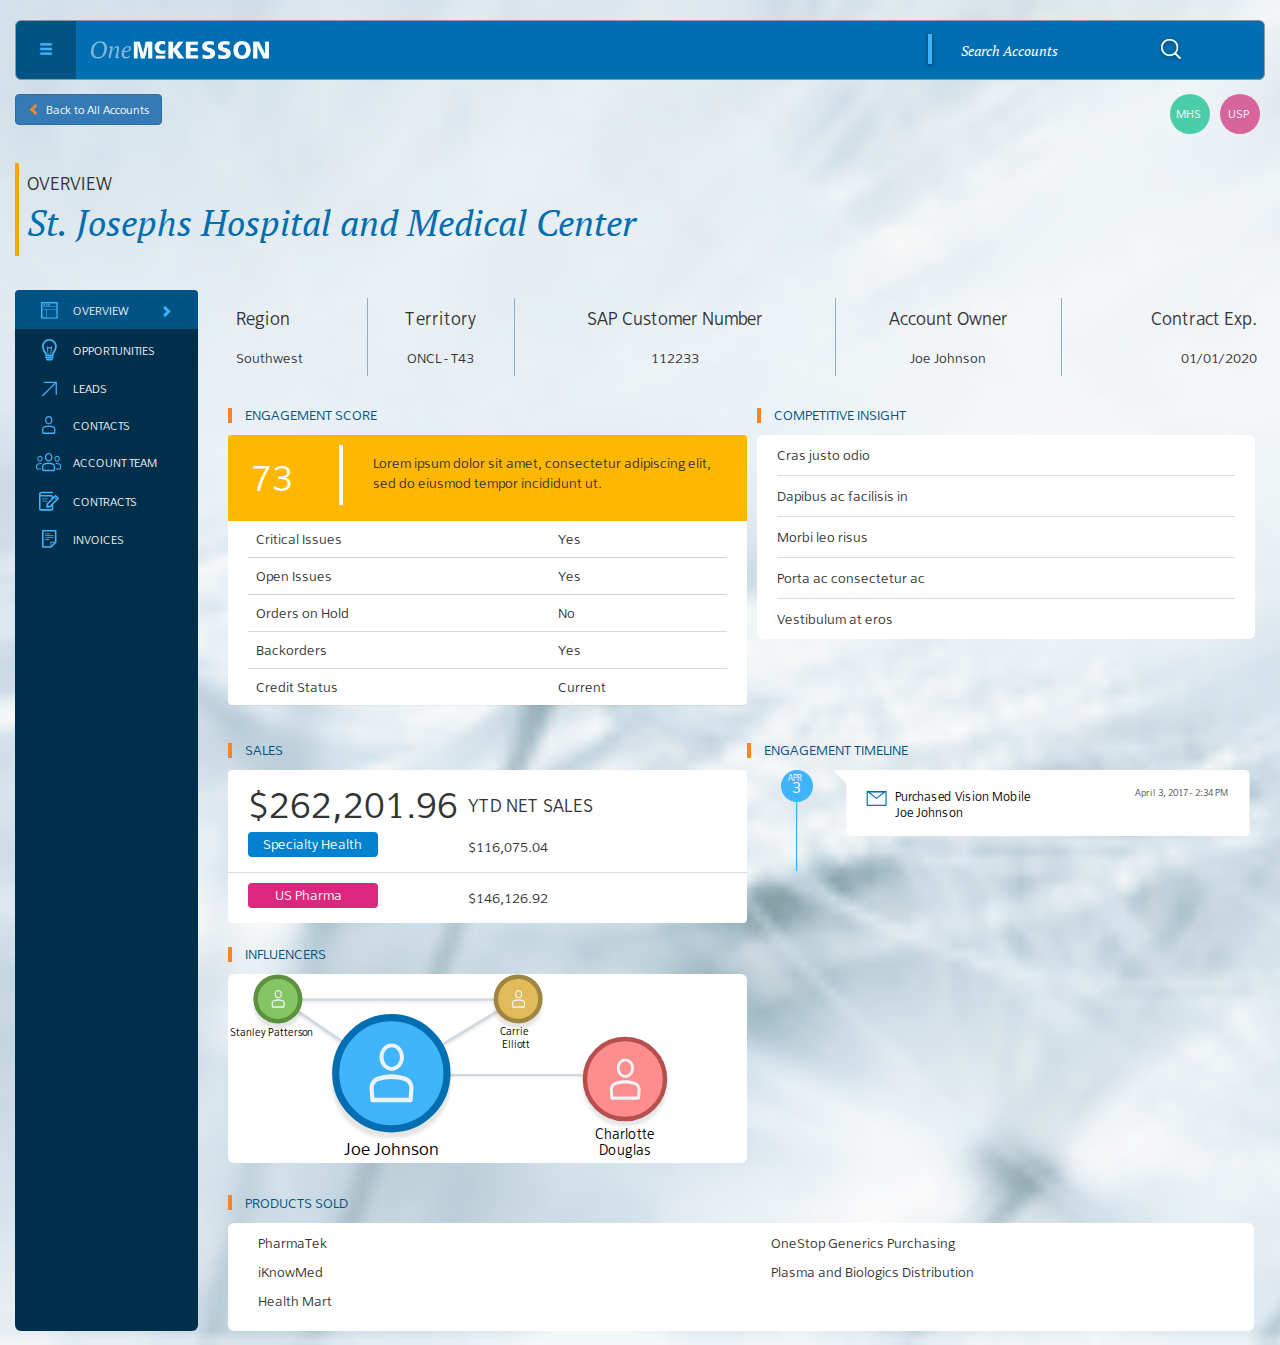
==== commit 4594b216: "change in overview page: sidebar column - full height on desktop and tablet view" ====
--- a/overview.html
+++ b/overview.html
@@ -174,8 +174,9 @@
     </table>
   </div>
 </div>
-<div class="row myrow" id="maincontentrow">
-  <div class="col-xs-12 col-lg-2 col-md-2 col-sm-2">
+<div class="row myrow row-eq-height" id="maincontentrow">
+  <div class="col-xs-12 col-lg-2 col-md-2 col-sm-2" id="leftsidebarcolumn">
+    <div id="leftsidebarulcontainer">
     <ul class="list-group" id="leftsidebar">
       <li class="list-group-item" id="overviewli">
         <ul class="list-inline">
@@ -251,7 +252,8 @@
         </li>
       </ul>
     </div>
-    <div class="col-xs-12 col-lg-10 col-md-10 col-sm-10">
+    </div>
+    <div class="col-xs-12 col-lg-10 col-md-10 col-sm-10" id="maincontentcolumn">
       <div class="container-fluid">
         <div class="row" id="highlightsrow">
           <table class="table" id="highlightstable">
@@ -714,6 +716,7 @@
   </div>
 </div>
 </div>
+</div>
 <!--<div class="row engtimelinerow">
 <div class="col-xs-2">
 <img src="img/timelineentry.svg" class="img-responsive" alt="mckesson t entry"/>
--- a/css/account_overview_custom.css
+++ b/css/account_overview_custom.css
@@ -130,6 +130,17 @@
   #highlightstable > tbody > tr > td:first-child{
     text-align: left;
   }
+  #leftsidebarulcontainer{
+    height: 100%;
+    background: #002F4C;
+    border-radius: 6px;
+  }
+  .row-eq-height {
+    display: -webkit-box;
+    display: -webkit-flex;
+    display: -ms-flexbox;
+    display:         flex;
+  }
 }
 @media (min-width:768px) and (max-width:992px){
   #highlightstable > tbody > tr > td:nth-child(4) > table{
@@ -156,6 +167,17 @@
   #secondcolumn{
     padding-left: 25px;
     padding-right: 25px;
+  }
+  #leftsidebarulcontainer{
+    height: 100%;
+    background: #002F4C;
+    border-radius: 6px;
+  }
+  .row-eq-height {
+    display: -webkit-box;
+    display: -webkit-flex;
+    display: -ms-flexbox;
+    display:         flex;
   }
 }
 
@@ -165,6 +187,7 @@
   background-size:cover;
   font-family: "FranKleinBook_Book";
 }
+
 .row{
   /*margin-right: 0px;
   margin-left:  0px;*/
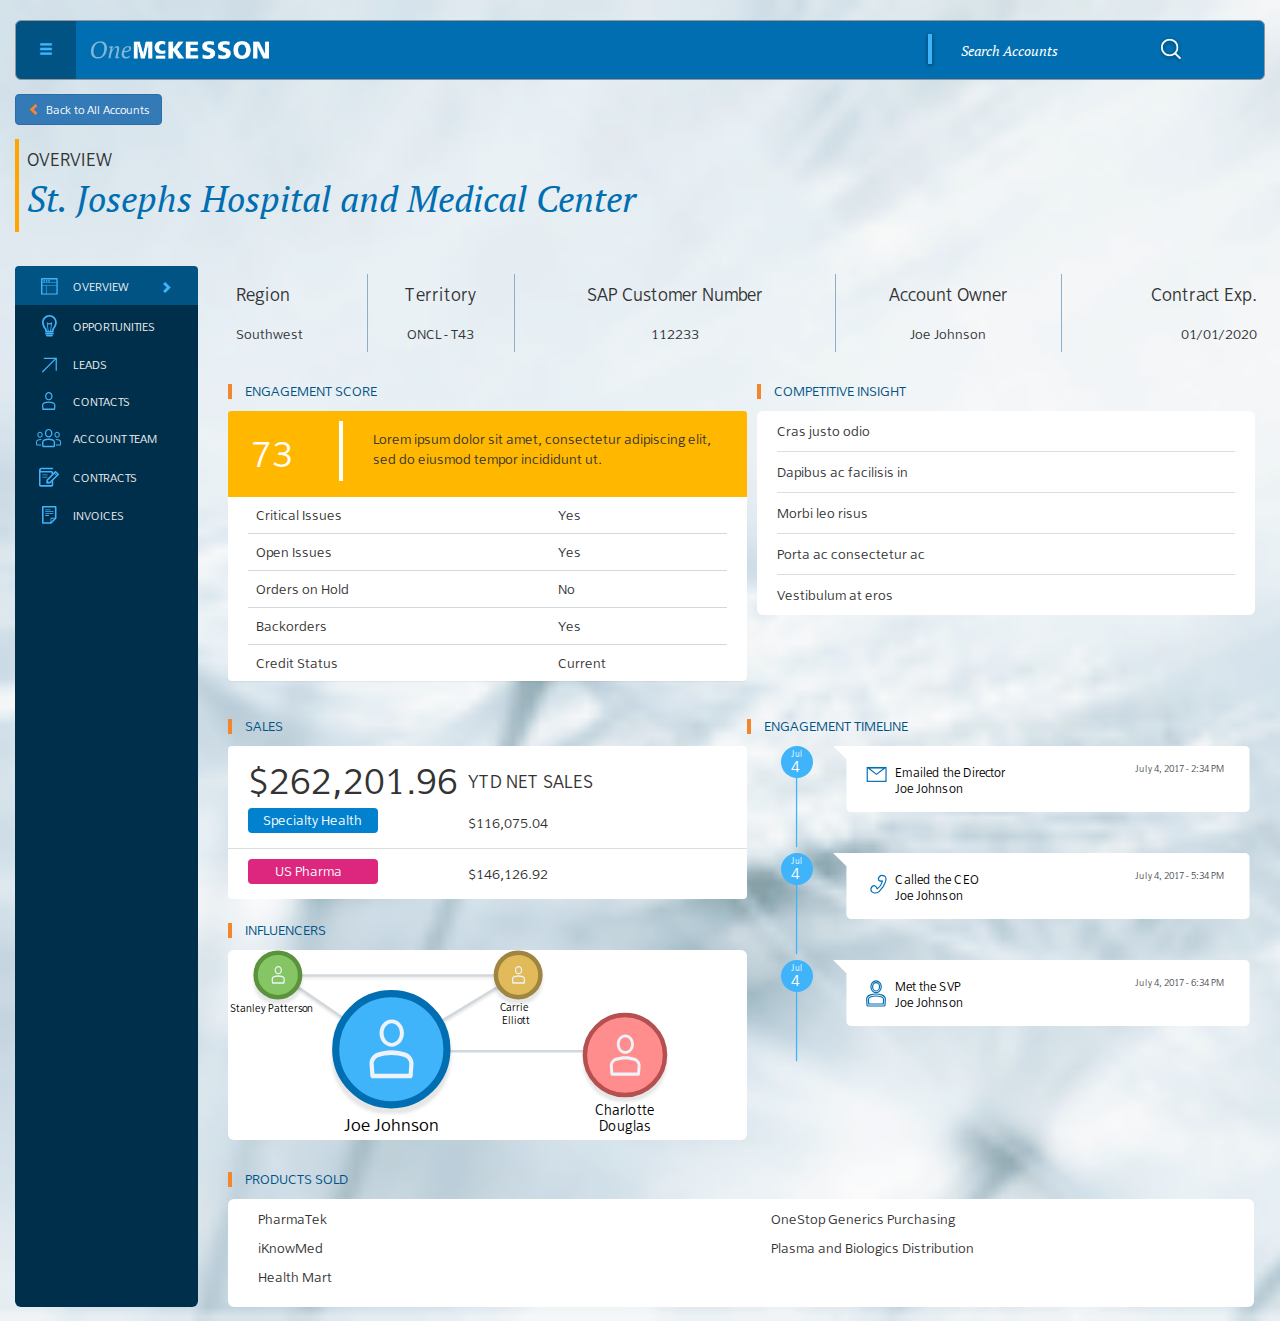
==== commit ab4c032f: "Eng Timeline - Templatised" ====
--- a/overview.html
+++ b/overview.html
@@ -63,6 +63,75 @@
       </g>
     </svg>
   </template>
+  <template id="engtimeline_date">
+    <svg width="32px" height="102px" viewBox="0 0 32 102" version="1.1" xmlns="http://www.w3.org/2000/svg" xmlns:xlink="http://www.w3.org/1999/xlink">
+      <desc>Created with Sketch.</desc>
+      <defs></defs>
+      <g id="2.-DASHBOARD" stroke="none" stroke-width="1" fill="none" fill-rule="evenodd">
+        <g id="Desktop" transform="translate(-895.000000, -717.000000)">
+          <g id="OVERVIEW" transform="translate(20.000000, 98.000000)">
+            <g id="ENGAGEMENT-TIMELINE" transform="translate(834.000000, 579.000000)">
+              <g id="TIMELINE" transform="translate(41.000000, 40.000000)">
+                <g id="Group-19">
+                  <path d="M15.5616667,0.670021972 L15.5616667,100.5" id="Line" stroke="#40B4FA" stroke-width="1.30149999" stroke-linecap="square"></path>
+                  <circle id="Oval-3" fill="#40B4FA" cx="16" cy="16" r="16"></circle>
+                  <text id="monthid" font-family=".AppleSystemUIFont" font-size="8.45975039" font-weight="normal" fill="#FFFFFF">
+                    <tspan x="10.42683091" y="11.3684211" id="month">APR</tspan>
+                  </text>
+                  <text id="dateid" font-family=".AppleSystemUIFont" font-size="15.2275507" font-weight="normal" fill="#FFFFFF">
+                    <tspan x="10.3555753" y="26.4210526" id="date">3</tspan>
+                  </text>
+                </g>
+              </g>
+            </g>
+          </g>
+        </g>
+      </g>
+    </svg>
+  </template>
+  <template id="engtimeline_email">
+    <rect id="Rectangle-12" x="0.650749994" y="0.650749994" width="20.7654683" height="15.2615252"></rect>
+    <path d="M10.8864654,8.18629669 L1.93920232,1.18958614 L19.8995097,1.18958614 L10.8864654,8.18629669 Z" id="Triangle"></path>
+  </template>
+  <template id="engtimeline_call">
+    <path d="M14.7384776,6.48261251 C14.9241442,4.50212915 17.4655794,3.48394909 18.7113712,3.17206453 C19.9571629,2.86017996 22.0186408,4.66002011 22.0186408,4.66002011 C22.0186408,4.66002011 24.6939709,6.55574978 21.3956076,11.2120357 C18.0972442,15.8683217 13.6975654,17.8831716 11.3211823,19.0556555 C8.9447992,20.2281393 5.49820692,19.0556555 5.49820692,19.0556555 C5.49820692,19.0556555 2.54935257,16.6137122 3.11451366,14.626898 C3.67967475,12.6400838 5.75454277,11.21342 7.72937108,11.2120357 C9.7041994,11.2106515 10.0612929,15.6779541 10.0612929,15.6779541 C10.0612929,15.6779541 13.4622119,14.3989164 14.7384776,13.3948243 C16.0147432,12.3907321 18.2939191,9.55751364 18.2939191,9.55751364 C18.2939191,9.55751364 14.552811,8.46309587 14.7384776,6.48261251 Z" id="Rectangle-18" transform="translate(13.042542, 11.356257) rotate(-19.000000) translate(-13.042542, -11.356257) "></path>
+  </template>
+  <template id="engtimeline_meeting">
+    <path d="M2.29046363,25.4901732 L18.3660303,25.4901732 L18.6884485,20.7231707 C18.7564585,19.7420624 17.850917,18.1992412 16.6216978,17.7471002 C12.5876928,16.3025158 8.0788767,16.297478 4.02472055,17.7496191 C2.80935531,18.1992412 1.90129486,19.7458407 1.9655266,20.7231707 L2.29046363,25.4901732 Z M19.0696566,27.6543362 L1.58553312,27.6543362 C0.958155302,27.6543362 0.437132963,27.167969 0.392917764,26.5417862 L0.00812603648,20.9013608 C-0.129299581,18.8244415 1.48276266,16.4308458 3.52980685,15.6744074 C7.92025656,14.1005853 12.7468832,14.1065603 17.1170179,15.6708224 C19.1795971,16.4296508 20.7928544,18.8244415 20.6458687,20.9049459 L20.262272,26.5393962 C20.2204468,27.167969 19.7006195,27.6543362 19.0696566,27.6543362 L19.0696566,27.6543362 Z" id="Fill-3"></path>
+    <path d="M10.4272583,1.79250805 C8.3105594,1.79250805 6.58756923,3.87353997 6.58756923,6.42921727 C6.58756923,8.98489457 8.3105594,11.0645547 10.4272583,11.0645547 C12.5439572,11.0645547 14.2669474,8.98489457 14.2669474,6.42921727 C14.2669474,3.87353997 12.5439572,1.79250805 10.4272583,1.79250805 M10.4272583,12.8570627 C7.26527412,12.8570627 4.69242757,9.97351478 4.69242757,6.42912887 C4.69242757,2.88354795 7.26527412,0 10.4272583,0 C13.5892425,0 16.1620891,2.88354795 16.1620891,6.42912887 C16.1620891,9.97351478 13.5892425,12.8570627 10.4272583,12.8570627" id="Fill-1"></path>
+  </template>
+  <template id="engtimeline_desc">
+    <svg viewBox="0 0 461 73" version="1.1" xmlns="http://www.w3.org/2000/svg" xmlns:xlink="http://www.w3.org/1999/xlink">
+      <desc>Created with Sketch.</desc>
+      <defs></defs>
+      <g id="2.-DASHBOARD" stroke="none" stroke-width="1" fill="none" fill-rule="evenodd">
+        <g id="Desktop" transform="translate(-960.000000, -725.000000)">
+          <g id="OVERVIEW" transform="translate(20.000000, 98.000000)">
+            <g id="ENGAGEMENT-TIMELINE" transform="translate(834.000000, 579.000000)">
+              <g id="Group-14" transform="translate(106.000000, 48.000000)">
+                <g id="Group-20">
+                  <path d="M14.8717758,0 L455.436695,0 C458.308125,0 460.635878,2.32569629 460.635878,5.20606242 L460.635878,67.7939376 C460.635878,70.6691665 458.30422,73 455.436695,73 L20.0709588,73 C17.1995293,73 14.8717758,70.6715073 14.8717758,67.7847638 L14.8717758,14.5220187 L0,0 L14.8717758,0 Z" id="Rectangle-11" fill="#FFFFFF"></path>
+                  <g id="Group-7-Copy-9" transform="translate(37.000000, 23.000000)" stroke="#006EB0" stroke-width="1.30149999">
+                    <g id="activitytype" transform="translate(0.219869, 0.176471)">
+                      <!--<rect id="Rectangle-12" x="0.650749994" y="0.650749994" width="20.7654683" height="15.2615252"></rect>
+                      <path d="M10.8864654,8.18629669 L1.93920232,1.18958614 L19.8995097,1.18958614 L10.8864654,8.18629669 Z" id="Triangle"></path>-->
+                    </g>
+                  </g>
+                  <text id="Purchased-Vision-Mob" font-family=".AppleSystemUIFont" font-size="14" font-weight="normal" line-spacing="14" fill="#000000">
+                    <tspan x="69.0358974" y="34.7492143" id="subject">Purchased Vision Mobile</tspan>
+                    <tspan x="69.0358974" y="52.1331142" id="owner">Joe Johnson</tspan>
+                  </text>
+                  <text id="April-3,-2017---2:34" font-family=".AppleSystemUIFont" font-size="10.4119999" font-weight="normal" line-spacing="19.5224998" fill="#474D51">
+                    <tspan x="334.185068" y="29" id="activitydatetime">April 3, 2017 - 2:34 PM</tspan>
+                  </text>
+                </g>
+              </g>
+            </g>
+          </g>
+        </g>
+      </g>
+    </svg>
+  </template>
   <div class="container-fluid mycontainer">
     <div class="row headerrow vertical-align">
       <!--Header elements here-->
@@ -119,603 +188,515 @@
         <div class="pull-right">
           <ul class="list-inline" id="bulisting">
           </ul>
-          <!--<svg width="40px" height="40px" viewBox="0 0 40 40" version="1.1" xmlns="http://www.w3.org/2000/svg" xmlns:xlink="http://www.w3.org/1999/xlink">
-          <desc>Created with Sketch.</desc>
-          <defs></defs>
-          <g id="2.-DASHBOARD" stroke="none" stroke-width="1" fill="none" fill-rule="evenodd">
-          <g id="iPad-Portrait" transform="translate(-658.000000, -75.000000)">
-          <g id="BUBBLES" transform="translate(608.000000, 75.000000)">
-          <g id="MHS" transform="translate(50.000000, 0.000000)">
-          <g id="Group-9">
-          <circle id="Oval-2" fill="#4BCDA8" cx="20" cy="20" r="20"></circle>
-          <text id="MHS" font-family="FranKleinBook_Book" font-size="12" font-weight="normal" fill="#FFFFFF">
-          <tspan x="6.47949219" y="24">MHS</tspan>
-        </text>
-      </g>
-    </g>
-  </g>
-</g>
-</g>
-</svg>-->
-<!--<svg width="40px" height="40px" viewBox="0 0 40 40" version="1.1" xmlns="http://www.w3.org/2000/svg" xmlns:xlink="http://www.w3.org/1999/xlink">
-<desc>Created with Sketch.</desc>
-<defs></defs>
-<g id="2.-DASHBOARD" stroke="none" stroke-width="1" fill="none" fill-rule="evenodd">
-<g id="iPad-Portrait" transform="translate(-658.000000, -75.000000)">
-<g id="BUBBLES" transform="translate(608.000000, 75.000000)">
-<g id="MHS" transform="translate(50.000000, 0.000000)">
-<g id="Group-9">
-<circle id="Oval-2" fill="#D8649C" cx="20" cy="20" r="20"></circle>
-<text id="MHS" font-family="FranKleinBook_Book" font-size="12" font-weight="normal" fill="#FFFFFF">
-<tspan x="8.47949219" y="24">USP</tspan>
-</text>
-</g>
-</g>
-</g>
-</g>
-</g>
-</svg>-->
-</div>
-</div>
-</div>
-<div class="row myrow" id="overviewrow">
-  <div class="col-xs-12">
-    <table class="table" id="accountheadertable">
-      <tr>
-        <td>
-          OVERVIEW
-        </td>
-      </tr>
-      <tr>
-        <td>
-          St. Josephs Hospital and Medical Center
-        </td>
-      </tr>
-    </table>
-  </div>
-</div>
-<div class="row myrow row-eq-height" id="maincontentrow">
-  <div class="col-xs-12 col-lg-2 col-md-2 col-sm-2" id="leftsidebarcolumn">
-    <div id="leftsidebarulcontainer">
-    <ul class="list-group" id="leftsidebar">
-      <li class="list-group-item" id="overviewli">
-        <ul class="list-inline">
-          <li>
-            <img src="img/account_overview_overview.svg" class="img-responsive" alt="mckesson overview icon"/>
-          </li>
-          <li>
-            OVERVIEW
-          </li>
-          <li class="hidden-sm hidden-xs">
-            <span class="glyphicon glyphicon-chevron-right" id="overviewchevron"></span>
-          </li>
-        </ul>
-        <li class="list-group-item">
-          <ul class="list-inline">
-            <li>
-              <img src="img/account_overview_oppty.svg" class="img-responsive" alt="mckesson oppty icon"/>
-            </li>
-            <li>
-              OPPORTUNITIES
-            </li>
-          </ul>
-        </li>
-        <li class="list-group-item">
-          <ul class="list-inline">
-            <li>
-              <img src="img/account_overview_leads.svg" class="img-responsive" alt="mckesson leads icon"/>
-            </li>
-            <li>
-              LEADS
-            </li>
-          </ul>
-        </li>
-        <li class="list-group-item">
-          <ul class="list-inline">
-            <li>
-              <img src="img/account_overview_contacts.svg" class="img-responsive" alt="mckesson contacts icon"/>
-            </li>
-            <li>
-              CONTACTS
-            </li>
-          </ul>
-        </li>
-        <li class="list-group-item">
-          <ul class="list-inline">
-            <li>
-              <img src="img/account_overview_account_team.svg" class="img-responsive" alt="mckesson account team icon"/>
-            </li>
-            <li>
-              ACCOUNT TEAM
-            </li>
-          </ul>
-        </li>
-        <li class="list-group-item">
-          <ul class="list-inline">
-            <li>
-              <img src="img/account_overview_contracts.svg" class="img-responsive" alt="mckesson contracts icon"/>
-            </li>
-            <li>
-              CONTRACTS
-            </li>
-          </ul>
-        </li>
-        <li class="list-group-item">
-          <ul class="list-inline">
-            <li>
-              <img src="img/account_overview_invoices.svg" class="img-responsive" alt="mckesson invoices icon"/>
-            </li>
-            <li>
-              INVOICES
-            </li>
-          </ul>
-        </li>
-      </ul>
+        </div>
+      </div>
     </div>
+    <div class="row myrow" id="overviewrow">
+      <div class="col-xs-12">
+        <table class="table" id="accountheadertable">
+          <tr>
+            <td>
+              OVERVIEW
+            </td>
+          </tr>
+          <tr>
+            <td>
+              St. Josephs Hospital and Medical Center
+            </td>
+          </tr>
+        </table>
+      </div>
     </div>
-    <div class="col-xs-12 col-lg-10 col-md-10 col-sm-10" id="maincontentcolumn">
-      <div class="container-fluid">
-        <div class="row" id="highlightsrow">
-          <table class="table" id="highlightstable">
-            <tr>
-              <td>
-                <table class="table highlightsnestedtable">
-                  <tr>
-                    <td>
-                      Region
-                    </td>
-                  </tr>
-                  <tr>
-                    <td>
-                      Southwest
-                    </td>
-                  </tr>
-                </table>
-              </td>
-              <td>
-                <table class="table highlightsnestedtable">
-                  <tr>
-                    <td>
-                      Territory
-                    </td>
-                  </tr>
-                  <tr>
-                    <td>
-                      ONCL - T43
-                    </td>
-                  </tr>
-                </table>
-              </td>
-              <td class="hidden-xs">
-                <table class="table highlightsnestedtable">
-                  <tr>
-                    <td>
-                      SAP Customer Number
-                    </td>
-                  </tr>
-                  <tr>
-                    <td>
-                      112233
-                    </td>
-                  </tr>
-                </table>
-              </td>
-              <td class="hidden-xs">
-                <table class="table highlightsnestedtable">
-                  <tr>
-                    <td>
-                      Account Owner
-                    </td>
-                  </tr>
-                  <tr>
-                    <td>
-                      Joe Johnson
-                    </td>
-                  </tr>
-                </table>
-              </td>
-              <td class="hidden-xs hidden-sm">
-                <table class="table highlightsnestedtable">
-                  <tr>
-                    <td>
-                      Contract Exp.
-                    </td>
-                  </tr>
-                  <tr>
-                    <td>
-                      01/01/2020
-                    </td>
-                  </tr>
-                </table>
-              </td>
-            </tr>
-          </table>
-        </div>
-        <div class="row myrow" id="engScoreCompInsightrow">
-          <div class="col-xs-12 col-sm-6 col-md-6 col-lg-6">
-            <div class="row">
-              <ul class="list-inline sectionheader">
+    <div class="row myrow row-eq-height" id="maincontentrow">
+      <div class="col-xs-12 col-lg-2 col-md-2 col-sm-2" id="leftsidebarcolumn">
+        <div id="leftsidebarulcontainer">
+          <ul class="list-group" id="leftsidebar">
+            <li class="list-group-item" id="overviewli">
+              <ul class="list-inline">
                 <li>
-                  <img src="img/separator.png" class="img-responsive" alt="mckesson separator">
+                  <img src="img/account_overview_overview.svg" class="img-responsive" alt="mckesson overview icon"/>
                 </li>
-                <li>ENGAGEMENT SCORE</li>
+                <li>
+                  OVERVIEW
+                </li>
+                <li class="hidden-sm hidden-xs">
+                  <span class="glyphicon glyphicon-chevron-right" id="overviewchevron"></span>
+                </li>
               </ul>
-            </div>
-            <div class="row">
-              <div class="panel panel-default" id="engheaderpanel">
-                <div class="panel-heading">
-                  <table class="table" id="engagementtable_nested">
-                    <tr>
-                      <td>
-                        73
-                      </td>
-                      <td>
-                        Lorem ipsum dolor sit amet, consectetur adipiscing elit, sed do eiusmod tempor incididunt ut.
-                      </td>
-                    </tr>
-                  </table>
-                </div>
-                <div id="engheaderpaneldiv">
-                  <table class="table" id="engagementtable">
-                    <td>
-                      Critical Issues
-                    </td>
-                    <td>
-                      Yes
-                    </td>
-                  </tr>
-                  <tr>
-                    <td>
-                      Open Issues
-                    </td>
-                    <td>
-                      Yes
-                    </td>
-                  </tr>
-                  <tr>
-                    <td>
-                      Orders on Hold
-                    </td>
-                    <td>
-                      No
-                    </td>
-                  </tr>
-                  <tr>
-                    <td>
-                      Backorders
-                    </td>
-                    <td>
-                      Yes
-                    </td>
-                  </tr>
-                  <tr>
-                    <td>
-                      Credit Status
-                    </td>
-                    <td>
-                      Current
-                    </td>
-                  </tr>
-                </table>
-              </div>
-            </div>
-          </div>
-        </div>
-        <div class="col-xs-12 col-sm-6 col-md-6 col-lg-6" id="secondcolumn">
-          <!--<div class="container-fluid">-->
-          <div class="row">
-            <ul class="list-inline sectionheader">
-              <li>
-                <img src="img/separator.png" class="img-responsive" alt="mckesson separator">
-              </li>
-              <li>COMPETITIVE INSIGHT</li>
-            </ul>
-          </div>
-          <div class="row">
-            <div id="compinsightdiv">
-              <ul class="list-group" id="compinsightlistgroup">
-                <li class="list-group-item">Cras justo odio</li>
-                <li class="list-group-item">Dapibus ac facilisis in</li>
-                <li class="list-group-item">Morbi leo risus</li>
-                <li class="list-group-item">Porta ac consectetur ac</li>
-                <li class="list-group-item">Vestibulum at eros</li>
-              </ul>
-            </div>
-          </div>
-        </div>
-      </div>
-      <div class="row myrow" id="salesInfengTimelinerow">
-        <div class="col-xs-12 col-sm-6 col-md-6 col-lg-6">
-          <div class="row">
-            <ul class="list-inline sectionheader">
-              <li>
-                <img src="img/separator.png" class="img-responsive" alt="mckesson separator">
-              </li>
-              <li>SALES</li>
-            </ul>
-          </div>
-          <div class="row">
-            <ul class="list-group" id="totalSaleslistgroup">
               <li class="list-group-item">
                 <ul class="list-inline">
-                  <li id="totalSalesAmount">
-                    $262,201.96
-                  </li>
-                  <li id="ytdnetsales">YTD NET SALES</li>
-                </ul>
-                <ul class="list-inline">
-                  <li>
-                    <svg width="130px" height="25px" viewBox="0 0 130 25" version="1.1" xmlns="http://www.w3.org/2000/svg" xmlns:xlink="http://www.w3.org/1999/xlink">
-                      <desc>Created with Sketch.</desc>
-                      <defs></defs>
-                      <g id="2.-DASHBOARD" stroke="none" stroke-width="1" fill="none" fill-rule="evenodd">
-                        <g id="Desktop" transform="translate(-289.000000, -773.000000)">
-                          <g id="Group-16" transform="translate(289.000000, 773.000000)">
-                            <g id="Group-15">
-                              <rect id="Rectangle-4" fill="#0181CE" x="0" y="0" width="130" height="25" rx="4"></rect>
-                              <text id="Specialty-Health" font-family=".AppleSystemUIFont" font-size="14" font-weight="normal" fill="#FFFFFF">
-                                <tspan x="15" y="17">Specialty Health</tspan>
-                              </text>
-                            </g>
-                          </g>
-                        </g>
-                      </g>
-                    </svg>
-                  </li>
-                  <li>$116,075.04</li>
+                  <li>
+                    <img src="img/account_overview_oppty.svg" class="img-responsive" alt="mckesson oppty icon"/>
+                  </li>
+                  <li>
+                    OPPORTUNITIES
+                  </li>
                 </ul>
               </li>
               <li class="list-group-item">
                 <ul class="list-inline">
                   <li>
-                    <svg width="130px" height="25px" viewBox="0 0 130 25" version="1.1" xmlns="http://www.w3.org/2000/svg" xmlns:xlink="http://www.w3.org/1999/xlink">
-                      <desc>Created with Sketch.</desc>
-                      <defs></defs>
-                      <g id="2.-DASHBOARD" stroke="none" stroke-width="1" fill="none" fill-rule="evenodd">
-                        <g id="Desktop" transform="translate(-289.000000, -822.000000)">
-                          <g id="Group-7" transform="translate(289.000000, 822.000000)">
-                            <g id="Group-17">
-                              <rect id="Rectangle-4" fill="#DD267D" x="0" y="0" width="130" height="25" rx="4"></rect>
-                              <text id="Medical-Surgical" font-family=".AppleSystemUIFont" font-size="14" font-weight="normal" fill="#FFFFFF">
-                                <tspan x="27" y="17">US Pharma</tspan>
-                              </text>
-                            </g>
-                          </g>
-                        </g>
-                      </g>
-                    </svg>
-                  </li>
-                  <li>
-                    $146,126.92
+                    <img src="img/account_overview_leads.svg" class="img-responsive" alt="mckesson leads icon"/>
+                  </li>
+                  <li>
+                    LEADS
+                  </li>
+                </ul>
+              </li>
+              <li class="list-group-item">
+                <ul class="list-inline">
+                  <li>
+                    <img src="img/account_overview_contacts.svg" class="img-responsive" alt="mckesson contacts icon"/>
+                  </li>
+                  <li>
+                    CONTACTS
+                  </li>
+                </ul>
+              </li>
+              <li class="list-group-item">
+                <ul class="list-inline">
+                  <li>
+                    <img src="img/account_overview_account_team.svg" class="img-responsive" alt="mckesson account team icon"/>
+                  </li>
+                  <li>
+                    ACCOUNT TEAM
+                  </li>
+                </ul>
+              </li>
+              <li class="list-group-item">
+                <ul class="list-inline">
+                  <li>
+                    <img src="img/account_overview_contracts.svg" class="img-responsive" alt="mckesson contracts icon"/>
+                  </li>
+                  <li>
+                    CONTRACTS
+                  </li>
+                </ul>
+              </li>
+              <li class="list-group-item">
+                <ul class="list-inline">
+                  <li>
+                    <img src="img/account_overview_invoices.svg" class="img-responsive" alt="mckesson invoices icon"/>
+                  </li>
+                  <li>
+                    INVOICES
                   </li>
                 </ul>
               </li>
             </ul>
           </div>
-          <div class="row">
-            <ul class="list-inline sectionheader">
-              <li>
-                <img src="img/separator.png" class="img-responsive" alt="mckesson separator">
-              </li>
-              <li>INFLUENCERS</li>
-            </ul>
+        </div>
+        <div class="col-xs-12 col-lg-10 col-md-10 col-sm-10" id="maincontentcolumn">
+          <div class="container-fluid">
+            <div class="row" id="highlightsrow">
+              <table class="table" id="highlightstable">
+                <tr>
+                  <td>
+                    <table class="table highlightsnestedtable">
+                      <tr>
+                        <td>
+                          Region
+                        </td>
+                      </tr>
+                      <tr>
+                        <td>
+                          Southwest
+                        </td>
+                      </tr>
+                    </table>
+                  </td>
+                  <td>
+                    <table class="table highlightsnestedtable">
+                      <tr>
+                        <td>
+                          Territory
+                        </td>
+                      </tr>
+                      <tr>
+                        <td>
+                          ONCL - T43
+                        </td>
+                      </tr>
+                    </table>
+                  </td>
+                  <td class="hidden-xs">
+                    <table class="table highlightsnestedtable">
+                      <tr>
+                        <td>
+                          SAP Customer Number
+                        </td>
+                      </tr>
+                      <tr>
+                        <td>
+                          112233
+                        </td>
+                      </tr>
+                    </table>
+                  </td>
+                  <td class="hidden-xs">
+                    <table class="table highlightsnestedtable">
+                      <tr>
+                        <td>
+                          Account Owner
+                        </td>
+                      </tr>
+                      <tr>
+                        <td>
+                          Joe Johnson
+                        </td>
+                      </tr>
+                    </table>
+                  </td>
+                  <td class="hidden-xs hidden-sm">
+                    <table class="table highlightsnestedtable">
+                      <tr>
+                        <td>
+                          Contract Exp.
+                        </td>
+                      </tr>
+                      <tr>
+                        <td>
+                          01/01/2020
+                        </td>
+                      </tr>
+                    </table>
+                  </td>
+                </tr>
+              </table>
+            </div>
+            <div class="row myrow" id="engScoreCompInsightrow">
+              <div class="col-xs-12 col-sm-6 col-md-6 col-lg-6">
+                <div class="row">
+                  <ul class="list-inline sectionheader">
+                    <li>
+                      <img src="img/separator.png" class="img-responsive" alt="mckesson separator">
+                    </li>
+                    <li>ENGAGEMENT SCORE</li>
+                  </ul>
+                </div>
+                <div class="row">
+                  <div class="panel panel-default" id="engheaderpanel">
+                    <div class="panel-heading">
+                      <table class="table" id="engagementtable_nested">
+                        <tr>
+                          <td>
+                            73
+                          </td>
+                          <td>
+                            Lorem ipsum dolor sit amet, consectetur adipiscing elit, sed do eiusmod tempor incididunt ut.
+                          </td>
+                        </tr>
+                      </table>
+                    </div>
+                    <div id="engheaderpaneldiv">
+                      <table class="table" id="engagementtable">
+                        <td>
+                          Critical Issues
+                        </td>
+                        <td>
+                          Yes
+                        </td>
+                      </tr>
+                      <tr>
+                        <td>
+                          Open Issues
+                        </td>
+                        <td>
+                          Yes
+                        </td>
+                      </tr>
+                      <tr>
+                        <td>
+                          Orders on Hold
+                        </td>
+                        <td>
+                          No
+                        </td>
+                      </tr>
+                      <tr>
+                        <td>
+                          Backorders
+                        </td>
+                        <td>
+                          Yes
+                        </td>
+                      </tr>
+                      <tr>
+                        <td>
+                          Credit Status
+                        </td>
+                        <td>
+                          Current
+                        </td>
+                      </tr>
+                    </table>
+                  </div>
+                </div>
+              </div>
+            </div>
+            <div class="col-xs-12 col-sm-6 col-md-6 col-lg-6" id="secondcolumn">
+              <!--<div class="container-fluid">-->
+              <div class="row">
+                <ul class="list-inline sectionheader">
+                  <li>
+                    <img src="img/separator.png" class="img-responsive" alt="mckesson separator">
+                  </li>
+                  <li>COMPETITIVE INSIGHT</li>
+                </ul>
+              </div>
+              <div class="row">
+                <div id="compinsightdiv">
+                  <ul class="list-group" id="compinsightlistgroup">
+                    <li class="list-group-item">Cras justo odio</li>
+                    <li class="list-group-item">Dapibus ac facilisis in</li>
+                    <li class="list-group-item">Morbi leo risus</li>
+                    <li class="list-group-item">Porta ac consectetur ac</li>
+                    <li class="list-group-item">Vestibulum at eros</li>
+                  </ul>
+                </div>
+              </div>
+            </div>
           </div>
-          <div class="row myrow">
-            <div id="influencerdiv">
-              <svg viewBox="-5 0 495 207" version="1.1" xmlns="http://www.w3.org/2000/svg" xmlns:xlink="http://www.w3.org/1999/xlink">
-                <desc>Created with Sketch.</desc>
-                <defs>
-                  <path d="M181.925893,110.7643 L57.0778554,25.6185263 L322.388095,25.6185263 L181.925893,110.7643 Z M440,110.7643 L181.925893,110.7643 L440,110.7643 Z" id="path-1"></path>
-                  <filter x="-1.8%" y="-4.1%" width="103.2%" height="112.8%" filterUnits="objectBoundingBox" id="filter-2">
-                    <feMorphology radius="1.5" operator="dilate" in="SourceAlpha" result="shadowSpreadOuter1"></feMorphology>
-                    <feOffset dx="0" dy="2" in="shadowSpreadOuter1" result="shadowOffsetOuter1"></feOffset>
-                    <feMorphology radius="1.5" operator="erode" in="SourceAlpha" result="shadowInner"></feMorphology>
-                    <feOffset dx="0" dy="2" in="shadowInner" result="shadowInner"></feOffset>
-                    <feComposite in="shadowOffsetOuter1" in2="shadowInner" operator="out" result="shadowOffsetOuter1"></feComposite>
-                    <feGaussianBlur stdDeviation="1" in="shadowOffsetOuter1" result="shadowBlurOuter1"></feGaussianBlur>
-                    <feColorMatrix values="0 0 0 0 0   0 0 0 0 0   0 0 0 0 0  0 0 0 0.1 0" type="matrix" in="shadowBlurOuter1"></feColorMatrix>
-                  </filter>
-                  <circle id="path-3" cx="25" cy="25" r="25"></circle>
-                  <filter x="-23.0%" y="-15.0%" width="146.0%" height="150.0%" filterUnits="objectBoundingBox" id="filter-4">
-                    <feMorphology radius="2.5" operator="dilate" in="SourceAlpha" result="shadowSpreadOuter1"></feMorphology>
-                    <feOffset dx="0" dy="6" in="shadowSpreadOuter1" result="shadowOffsetOuter1"></feOffset>
-                    <feGaussianBlur stdDeviation="2" in="shadowOffsetOuter1" result="shadowBlurOuter1"></feGaussianBlur>
-                    <feComposite in="shadowBlurOuter1" in2="SourceAlpha" operator="out" result="shadowBlurOuter1"></feComposite>
-                    <feColorMatrix values="0 0 0 0 0   0 0 0 0 0   0 0 0 0 0  0 0 0 0.1 0" type="matrix" in="shadowBlurOuter1"></feColorMatrix>
-                  </filter>
-                  <circle id="path-5" cx="25" cy="25" r="25"></circle>
-                  <filter x="-23.0%" y="-15.0%" width="146.0%" height="150.0%" filterUnits="objectBoundingBox" id="filter-6">
-                    <feMorphology radius="2.5" operator="dilate" in="SourceAlpha" result="shadowSpreadOuter1"></feMorphology>
-                    <feOffset dx="0" dy="6" in="shadowSpreadOuter1" result="shadowOffsetOuter1"></feOffset>
-                    <feGaussianBlur stdDeviation="2" in="shadowOffsetOuter1" result="shadowBlurOuter1"></feGaussianBlur>
-                    <feComposite in="shadowBlurOuter1" in2="SourceAlpha" operator="out" result="shadowBlurOuter1"></feComposite>
-                    <feColorMatrix values="0 0 0 0 0   0 0 0 0 0   0 0 0 0 0  0 0 0 0.1 0" type="matrix" in="shadowBlurOuter1"></feColorMatrix>
-                  </filter>
-                  <circle id="path-7" cx="444" cy="115" r="45"></circle>
-                  <filter x="-12.8%" y="-8.3%" width="125.6%" height="127.8%" filterUnits="objectBoundingBox" id="filter-8">
-                    <feMorphology radius="2.5" operator="dilate" in="SourceAlpha" result="shadowSpreadOuter1"></feMorphology>
-                    <feOffset dx="0" dy="6" in="shadowSpreadOuter1" result="shadowOffsetOuter1"></feOffset>
-                    <feGaussianBlur stdDeviation="2" in="shadowOffsetOuter1" result="shadowBlurOuter1"></feGaussianBlur>
-                    <feComposite in="shadowBlurOuter1" in2="SourceAlpha" operator="out" result="shadowBlurOuter1"></feComposite>
-                    <feColorMatrix values="0 0 0 0 0   0 0 0 0 0   0 0 0 0 0  0 0 0 0.1 0" type="matrix" in="shadowBlurOuter1"></feColorMatrix>
-                  </filter>
-                  <circle id="path-9" cx="62.5" cy="62.5" r="62.5"></circle>
-                  <filter x="-10.4%" y="-7.2%" width="120.8%" height="122.4%" filterUnits="objectBoundingBox" id="filter-10">
-                    <feMorphology radius="4" operator="dilate" in="SourceAlpha" result="shadowSpreadOuter1"></feMorphology>
-                    <feOffset dx="0" dy="6" in="shadowSpreadOuter1" result="shadowOffsetOuter1"></feOffset>
-                    <feGaussianBlur stdDeviation="2" in="shadowOffsetOuter1" result="shadowBlurOuter1"></feGaussianBlur>
-                    <feComposite in="shadowBlurOuter1" in2="SourceAlpha" operator="out" result="shadowBlurOuter1"></feComposite>
-                    <feColorMatrix values="0 0 0 0 0   0 0 0 0 0   0 0 0 0 0  0 0 0 0.1 0" type="matrix" in="shadowBlurOuter1"></feColorMatrix>
-                  </filter>
-                </defs>
-                <g id="2.-DASHBOARD" stroke="none" stroke-width="1" fill="none" fill-rule="evenodd">
-                  <g id="Desktop" transform="translate(-283.000000, -961.000000)">
-                    <g id="OVERVIEW" transform="translate(20.000000, 98.000000)">
-                      <g id="INFLUENCERS" transform="translate(252.000000, 821.000000)">
-                        <g id="Influencer-Icons" transform="translate(8.000000, 45.000000)">
-                          <g id="Group-18">
-                            <g id="Line">
-                              <use fill="black" fill-opacity="1" filter="url(#filter-2)" xlink:href="#path-1"></use>
-                              <use stroke="#D1D8DE" stroke-width="3" xlink:href="#path-1"></use>
-                            </g>
-                            <text id="Joe-Johnson" font-family=".SFNSDisplay, .SF NS Display" font-size="20" font-weight="normal" fill="#000000">
-                              <tspan x="128.195312" y="200">Joe Johnson</tspan>
-                            </text>
-                            <text id="Stanley-Patterson" font-family=".AppleSystemUIFont" font-size="12" font-weight="normal" line-spacing="12" fill="#000000">
-                              <tspan x="0" y="67">Stanley Patterson</tspan>
-                            </text>
-                            <text id="Carrie-Elliott" font-family=".AppleSystemUIFont" font-size="12" font-weight="normal" line-spacing="12" fill="#000000">
-                              <tspan x="304.134766" y="65.0800781">Carrie </tspan>
-                              <tspan x="305.353516" y="80.463978">Elliott</tspan>
-                            </text>
-                            <text id="Charlotte-Douglas" font-family=".AppleSystemUIFont" font-size="16" font-weight="normal" line-spacing="18" fill="#000000">
-                              <tspan x="410.402344" y="182">Charlotte </tspan>
-                              <tspan x="414.394531" y="200">Douglas</tspan>
-                            </text>
-                            <g id="Group-2" transform="translate(29.000000, 0.000000)">
-                              <g id="Oval-3">
-                                <use fill="black" fill-opacity="1" filter="url(#filter-4)" xlink:href="#path-3"></use>
-                                <use stroke="#5B923D" stroke-width="5" fill="#86C563" fill-rule="evenodd" xlink:href="#path-3"></use>
-                              </g>
-                              <g id="Icon_Contacts" transform="translate(18.000000, 15.000000)" fill="#EDF3F8">
-                                <path d="M1.64422567,18.2983029 L13.184186,18.2983029 L13.4156362,14.8762761 C13.4644577,14.1719805 12.8144083,13.0644553 11.9320045,12.7398826 C9.03616519,11.7028774 5.79947935,11.699261 2.88917439,12.7416908 C2.01671578,13.0644553 1.3648581,14.1746928 1.41096731,14.8762761 L1.64422567,18.2983029 Z M13.6892892,19.8518627 L1.13818627,19.8518627 C0.687818627,19.8518627 0.31379902,19.5027206 0.282058824,19.0532108 L0.00583333333,15.0041912 C-0.0928186275,13.5132598 1.06441176,11.795 2.53389706,11.2519853 C5.68561275,10.1222059 9.15044118,10.1264951 12.2875735,11.2494118 C13.7682108,11.7941422 14.926299,13.5132598 14.8207843,15.0067647 L14.5454167,19.0514951 C14.5153922,19.5027206 14.1422304,19.8518627 13.6892892,19.8518627 L13.6892892,19.8518627 Z" id="Fill-3"></path>
-                                <path d="M7.48528186,1.28676471 C5.96579443,1.28676471 4.72893363,2.78064833 4.72893363,4.61525954 C4.72893363,6.44987074 5.96579443,7.94276961 7.48528186,7.94276961 C9.0047693,7.94276961 10.2416301,6.44987074 10.2416301,4.61525954 C10.2416301,2.78064833 9.0047693,1.28676471 7.48528186,1.28676471 M7.48528186,9.22953431 C5.21542892,9.22953431 3.36849265,7.15955882 3.36849265,4.61519608 C3.36849265,2.06997549 5.21542892,0 7.48528186,0 C9.7551348,0 11.6020711,2.06997549 11.6020711,4.61519608 C11.6020711,7.15955882 9.7551348,9.22953431 7.48528186,9.22953431" id="Fill-1"></path>
+          <div class="row myrow" id="salesInfengTimelinerow">
+            <div class="col-xs-12 col-sm-6 col-md-6 col-lg-6">
+              <div class="row">
+                <ul class="list-inline sectionheader">
+                  <li>
+                    <img src="img/separator.png" class="img-responsive" alt="mckesson separator">
+                  </li>
+                  <li>SALES</li>
+                </ul>
+              </div>
+              <div class="row">
+                <ul class="list-group" id="totalSaleslistgroup">
+                  <li class="list-group-item">
+                    <ul class="list-inline">
+                      <li id="totalSalesAmount">
+                        $262,201.96
+                      </li>
+                      <li id="ytdnetsales">YTD NET SALES</li>
+                    </ul>
+                    <ul class="list-inline">
+                      <li>
+                        <svg width="130px" height="25px" viewBox="0 0 130 25" version="1.1" xmlns="http://www.w3.org/2000/svg" xmlns:xlink="http://www.w3.org/1999/xlink">
+                          <desc>Created with Sketch.</desc>
+                          <defs></defs>
+                          <g id="2.-DASHBOARD" stroke="none" stroke-width="1" fill="none" fill-rule="evenodd">
+                            <g id="Desktop" transform="translate(-289.000000, -773.000000)">
+                              <g id="Group-16" transform="translate(289.000000, 773.000000)">
+                                <g id="Group-15">
+                                  <rect id="Rectangle-4" fill="#0181CE" x="0" y="0" width="130" height="25" rx="4"></rect>
+                                  <text id="Specialty-Health" font-family=".AppleSystemUIFont" font-size="14" font-weight="normal" fill="#FFFFFF">
+                                    <tspan x="15" y="17">Specialty Health</tspan>
+                                  </text>
+                                </g>
                               </g>
                             </g>
-                            <g id="Group" transform="translate(299.000000, 0.000000)">
-                              <g id="Oval-3">
-                                <use fill="black" fill-opacity="1" filter="url(#filter-6)" xlink:href="#path-5"></use>
-                                <use stroke="#9F8442" stroke-width="5" fill="#E1BA59" fill-rule="evenodd" xlink:href="#path-5"></use>
-                              </g>
-                              <g id="Icon_Contacts" transform="translate(18.000000, 15.000000)" fill="#EDF3F8">
-                                <path d="M1.64422567,18.2983029 L13.184186,18.2983029 L13.4156362,14.8762761 C13.4644577,14.1719805 12.8144083,13.0644553 11.9320045,12.7398826 C9.03616519,11.7028774 5.79947935,11.699261 2.88917439,12.7416908 C2.01671578,13.0644553 1.3648581,14.1746928 1.41096731,14.8762761 L1.64422567,18.2983029 Z M13.6892892,19.8518627 L1.13818627,19.8518627 C0.687818627,19.8518627 0.31379902,19.5027206 0.282058824,19.0532108 L0.00583333333,15.0041912 C-0.0928186275,13.5132598 1.06441176,11.795 2.53389706,11.2519853 C5.68561275,10.1222059 9.15044118,10.1264951 12.2875735,11.2494118 C13.7682108,11.7941422 14.926299,13.5132598 14.8207843,15.0067647 L14.5454167,19.0514951 C14.5153922,19.5027206 14.1422304,19.8518627 13.6892892,19.8518627 L13.6892892,19.8518627 Z" id="Fill-3"></path>
-                                <path d="M7.48528186,1.28676471 C5.96579443,1.28676471 4.72893363,2.78064833 4.72893363,4.61525954 C4.72893363,6.44987074 5.96579443,7.94276961 7.48528186,7.94276961 C9.0047693,7.94276961 10.2416301,6.44987074 10.2416301,4.61525954 C10.2416301,2.78064833 9.0047693,1.28676471 7.48528186,1.28676471 M7.48528186,9.22953431 C5.21542892,9.22953431 3.36849265,7.15955882 3.36849265,4.61519608 C3.36849265,2.06997549 5.21542892,0 7.48528186,0 C9.7551348,0 11.6020711,2.06997549 11.6020711,4.61519608 C11.6020711,7.15955882 9.7551348,9.22953431 7.48528186,9.22953431" id="Fill-1"></path>
+                          </g>
+                        </svg>
+                      </li>
+                      <li>$116,075.04</li>
+                    </ul>
+                  </li>
+                  <li class="list-group-item">
+                    <ul class="list-inline">
+                      <li>
+                        <svg width="130px" height="25px" viewBox="0 0 130 25" version="1.1" xmlns="http://www.w3.org/2000/svg" xmlns:xlink="http://www.w3.org/1999/xlink">
+                          <desc>Created with Sketch.</desc>
+                          <defs></defs>
+                          <g id="2.-DASHBOARD" stroke="none" stroke-width="1" fill="none" fill-rule="evenodd">
+                            <g id="Desktop" transform="translate(-289.000000, -822.000000)">
+                              <g id="Group-7" transform="translate(289.000000, 822.000000)">
+                                <g id="Group-17">
+                                  <rect id="Rectangle-4" fill="#DD267D" x="0" y="0" width="130" height="25" rx="4"></rect>
+                                  <text id="Medical-Surgical" font-family=".AppleSystemUIFont" font-size="14" font-weight="normal" fill="#FFFFFF">
+                                    <tspan x="27" y="17">US Pharma</tspan>
+                                  </text>
+                                </g>
                               </g>
                             </g>
-                            <g id="Oval-3">
-                              <use fill="black" fill-opacity="1" filter="url(#filter-8)" xlink:href="#path-7"></use>
-                              <use stroke="#B64F4F" stroke-width="5" fill="#FF8D8D" fill-rule="evenodd" xlink:href="#path-7"></use>
-                            </g>
-                            <path d="M430.836527,134.69604 L457.763101,134.69604 L458.303151,126.711311 C458.417068,125.067954 456.900286,122.483729 454.841344,121.726393 C448.084385,119.306714 440.532118,119.298276 433.741407,121.730612 C431.70567,122.483729 430.184669,125.074283 430.292257,126.711311 L430.836527,134.69604 Z M458.941675,138.321013 L429.655768,138.321013 C428.60491,138.321013 427.732198,137.506348 427.658137,136.457492 L427.013611,127.009779 C426.783423,123.53094 429.483627,119.521667 432.912426,118.254632 C440.26643,115.61848 448.351029,115.628489 455.671005,118.248627 C459.125825,119.519665 461.828031,123.53094 461.58183,127.015784 L460.939306,136.453489 C460.869248,137.506348 459.998538,138.321013 458.941675,138.321013 L458.941675,138.321013 Z" id="Fill-3" fill="#EDF3F8"></path>
-                            <path d="M444.465658,95.002451 C440.920187,95.002451 438.034178,98.4881794 438.034178,102.768939 C438.034178,107.049698 440.920187,110.533129 444.465658,110.533129 C448.011128,110.533129 450.897137,107.049698 450.897137,102.768939 C450.897137,98.4881794 448.011128,95.002451 444.465658,95.002451 M444.465658,113.53558 C439.169334,113.53558 434.859816,108.705637 434.859816,102.768791 C434.859816,96.8299428 439.169334,92 444.465658,92 C449.761981,92 454.071499,96.8299428 454.071499,102.768791 C454.071499,108.705637 449.761981,113.53558 444.465658,113.53558" id="Fill-1" fill="#EDF3F8"></path>
-                            <g id="Group-4" transform="translate(119.000000, 46.000000)">
-                              <g id="Oval-3">
-                                <use fill="black" fill-opacity="1" filter="url(#filter-10)" xlink:href="#path-9"></use>
-                                <use stroke="#006EB0" stroke-width="8" fill="#40B4FA" fill-rule="evenodd" xlink:href="#path-9"></use>
-                              </g>
-                              <g id="Icon_Contacts" transform="translate(38.000000, 29.000000)" fill="#EDF3F8">
-                                <path d="M5.48075225,60.994343 L43.9472868,60.994343 L44.7187874,49.587587 C44.8815258,47.239935 42.7146942,43.5481844 39.7733484,42.4662754 C30.1205506,39.0095914 19.3315978,38.9975367 9.63058131,42.4723028 C6.72238593,43.5481844 4.54952699,47.248976 4.70322436,49.587587 L5.48075225,60.994343 Z M45.6309641,66.1728758 L3.79395425,66.1728758 C2.29272876,66.1728758 1.04599673,65.0090686 0.940196078,63.5107026 L0.0194444444,50.0139706 C-0.309395425,45.0441993 3.54803922,39.3166667 8.44632353,37.5066176 C18.9520425,33.7406863 30.5014706,33.7549837 40.9585784,37.4980392 C45.8940359,39.3138072 49.7543301,45.0441993 49.4026144,50.022549 L48.4847222,63.5049837 C48.3846405,65.0090686 47.140768,66.1728758 45.6309641,66.1728758 L45.6309641,66.1728758 Z" id="Fill-3"></path>
-                                <path d="M24.9509395,4.28921569 C19.8859814,4.28921569 15.7631121,9.26882778 15.7631121,15.3841985 C15.7631121,21.4995691 19.8859814,26.4758987 24.9509395,26.4758987 C30.0158977,26.4758987 34.138767,21.4995691 34.138767,15.3841985 C34.138767,9.26882778 30.0158977,4.28921569 24.9509395,4.28921569 M24.9509395,30.7651144 C17.3847631,30.7651144 11.2283088,23.8651961 11.2283088,15.3839869 C11.2283088,6.8999183 17.3847631,0 24.9509395,0 C32.517116,0 38.6735703,6.8999183 38.6735703,15.3839869 C38.6735703,23.8651961 32.517116,30.7651144 24.9509395,30.7651144" id="Fill-1"></path>
+                          </g>
+                        </svg>
+                      </li>
+                      <li>
+                        $146,126.92
+                      </li>
+                    </ul>
+                  </li>
+                </ul>
+              </div>
+              <div class="row">
+                <ul class="list-inline sectionheader">
+                  <li>
+                    <img src="img/separator.png" class="img-responsive" alt="mckesson separator">
+                  </li>
+                  <li>INFLUENCERS</li>
+                </ul>
+              </div>
+              <div class="row myrow">
+                <div id="influencerdiv">
+                  <svg viewBox="-5 0 495 207" version="1.1" xmlns="http://www.w3.org/2000/svg" xmlns:xlink="http://www.w3.org/1999/xlink">
+                    <desc>Created with Sketch.</desc>
+                    <defs>
+                      <path d="M181.925893,110.7643 L57.0778554,25.6185263 L322.388095,25.6185263 L181.925893,110.7643 Z M440,110.7643 L181.925893,110.7643 L440,110.7643 Z" id="path-1"></path>
+                      <filter x="-1.8%" y="-4.1%" width="103.2%" height="112.8%" filterUnits="objectBoundingBox" id="filter-2">
+                        <feMorphology radius="1.5" operator="dilate" in="SourceAlpha" result="shadowSpreadOuter1"></feMorphology>
+                        <feOffset dx="0" dy="2" in="shadowSpreadOuter1" result="shadowOffsetOuter1"></feOffset>
+                        <feMorphology radius="1.5" operator="erode" in="SourceAlpha" result="shadowInner"></feMorphology>
+                        <feOffset dx="0" dy="2" in="shadowInner" result="shadowInner"></feOffset>
+                        <feComposite in="shadowOffsetOuter1" in2="shadowInner" operator="out" result="shadowOffsetOuter1"></feComposite>
+                        <feGaussianBlur stdDeviation="1" in="shadowOffsetOuter1" result="shadowBlurOuter1"></feGaussianBlur>
+                        <feColorMatrix values="0 0 0 0 0   0 0 0 0 0   0 0 0 0 0  0 0 0 0.1 0" type="matrix" in="shadowBlurOuter1"></feColorMatrix>
+                      </filter>
+                      <circle id="path-3" cx="25" cy="25" r="25"></circle>
+                      <filter x="-23.0%" y="-15.0%" width="146.0%" height="150.0%" filterUnits="objectBoundingBox" id="filter-4">
+                        <feMorphology radius="2.5" operator="dilate" in="SourceAlpha" result="shadowSpreadOuter1"></feMorphology>
+                        <feOffset dx="0" dy="6" in="shadowSpreadOuter1" result="shadowOffsetOuter1"></feOffset>
+                        <feGaussianBlur stdDeviation="2" in="shadowOffsetOuter1" result="shadowBlurOuter1"></feGaussianBlur>
+                        <feComposite in="shadowBlurOuter1" in2="SourceAlpha" operator="out" result="shadowBlurOuter1"></feComposite>
+                        <feColorMatrix values="0 0 0 0 0   0 0 0 0 0   0 0 0 0 0  0 0 0 0.1 0" type="matrix" in="shadowBlurOuter1"></feColorMatrix>
+                      </filter>
+                      <circle id="path-5" cx="25" cy="25" r="25"></circle>
+                      <filter x="-23.0%" y="-15.0%" width="146.0%" height="150.0%" filterUnits="objectBoundingBox" id="filter-6">
+                        <feMorphology radius="2.5" operator="dilate" in="SourceAlpha" result="shadowSpreadOuter1"></feMorphology>
+                        <feOffset dx="0" dy="6" in="shadowSpreadOuter1" result="shadowOffsetOuter1"></feOffset>
+                        <feGaussianBlur stdDeviation="2" in="shadowOffsetOuter1" result="shadowBlurOuter1"></feGaussianBlur>
+                        <feComposite in="shadowBlurOuter1" in2="SourceAlpha" operator="out" result="shadowBlurOuter1"></feComposite>
+                        <feColorMatrix values="0 0 0 0 0   0 0 0 0 0   0 0 0 0 0  0 0 0 0.1 0" type="matrix" in="shadowBlurOuter1"></feColorMatrix>
+                      </filter>
+                      <circle id="path-7" cx="444" cy="115" r="45"></circle>
+                      <filter x="-12.8%" y="-8.3%" width="125.6%" height="127.8%" filterUnits="objectBoundingBox" id="filter-8">
+                        <feMorphology radius="2.5" operator="dilate" in="SourceAlpha" result="shadowSpreadOuter1"></feMorphology>
+                        <feOffset dx="0" dy="6" in="shadowSpreadOuter1" result="shadowOffsetOuter1"></feOffset>
+                        <feGaussianBlur stdDeviation="2" in="shadowOffsetOuter1" result="shadowBlurOuter1"></feGaussianBlur>
+                        <feComposite in="shadowBlurOuter1" in2="SourceAlpha" operator="out" result="shadowBlurOuter1"></feComposite>
+                        <feColorMatrix values="0 0 0 0 0   0 0 0 0 0   0 0 0 0 0  0 0 0 0.1 0" type="matrix" in="shadowBlurOuter1"></feColorMatrix>
+                      </filter>
+                      <circle id="path-9" cx="62.5" cy="62.5" r="62.5"></circle>
+                      <filter x="-10.4%" y="-7.2%" width="120.8%" height="122.4%" filterUnits="objectBoundingBox" id="filter-10">
+                        <feMorphology radius="4" operator="dilate" in="SourceAlpha" result="shadowSpreadOuter1"></feMorphology>
+                        <feOffset dx="0" dy="6" in="shadowSpreadOuter1" result="shadowOffsetOuter1"></feOffset>
+                        <feGaussianBlur stdDeviation="2" in="shadowOffsetOuter1" result="shadowBlurOuter1"></feGaussianBlur>
+                        <feComposite in="shadowBlurOuter1" in2="SourceAlpha" operator="out" result="shadowBlurOuter1"></feComposite>
+                        <feColorMatrix values="0 0 0 0 0   0 0 0 0 0   0 0 0 0 0  0 0 0 0.1 0" type="matrix" in="shadowBlurOuter1"></feColorMatrix>
+                      </filter>
+                    </defs>
+                    <g id="2.-DASHBOARD" stroke="none" stroke-width="1" fill="none" fill-rule="evenodd">
+                      <g id="Desktop" transform="translate(-283.000000, -961.000000)">
+                        <g id="OVERVIEW" transform="translate(20.000000, 98.000000)">
+                          <g id="INFLUENCERS" transform="translate(252.000000, 821.000000)">
+                            <g id="Influencer-Icons" transform="translate(8.000000, 45.000000)">
+                              <g id="Group-18">
+                                <g id="Line">
+                                  <use fill="black" fill-opacity="1" filter="url(#filter-2)" xlink:href="#path-1"></use>
+                                  <use stroke="#D1D8DE" stroke-width="3" xlink:href="#path-1"></use>
+                                </g>
+                                <text id="Joe-Johnson" font-family=".SFNSDisplay, .SF NS Display" font-size="20" font-weight="normal" fill="#000000">
+                                  <tspan x="128.195312" y="200">Joe Johnson</tspan>
+                                </text>
+                                <text id="Stanley-Patterson" font-family=".AppleSystemUIFont" font-size="12" font-weight="normal" line-spacing="12" fill="#000000">
+                                  <tspan x="0" y="67">Stanley Patterson</tspan>
+                                </text>
+                                <text id="Carrie-Elliott" font-family=".AppleSystemUIFont" font-size="12" font-weight="normal" line-spacing="12" fill="#000000">
+                                  <tspan x="304.134766" y="65.0800781">Carrie </tspan>
+                                  <tspan x="305.353516" y="80.463978">Elliott</tspan>
+                                </text>
+                                <text id="Charlotte-Douglas" font-family=".AppleSystemUIFont" font-size="16" font-weight="normal" line-spacing="18" fill="#000000">
+                                  <tspan x="410.402344" y="182">Charlotte </tspan>
+                                  <tspan x="414.394531" y="200">Douglas</tspan>
+                                </text>
+                                <g id="Group-2" transform="translate(29.000000, 0.000000)">
+                                  <g id="Oval-3">
+                                    <use fill="black" fill-opacity="1" filter="url(#filter-4)" xlink:href="#path-3"></use>
+                                    <use stroke="#5B923D" stroke-width="5" fill="#86C563" fill-rule="evenodd" xlink:href="#path-3"></use>
+                                  </g>
+                                  <g id="Icon_Contacts" transform="translate(18.000000, 15.000000)" fill="#EDF3F8">
+                                    <path d="M1.64422567,18.2983029 L13.184186,18.2983029 L13.4156362,14.8762761 C13.4644577,14.1719805 12.8144083,13.0644553 11.9320045,12.7398826 C9.03616519,11.7028774 5.79947935,11.699261 2.88917439,12.7416908 C2.01671578,13.0644553 1.3648581,14.1746928 1.41096731,14.8762761 L1.64422567,18.2983029 Z M13.6892892,19.8518627 L1.13818627,19.8518627 C0.687818627,19.8518627 0.31379902,19.5027206 0.282058824,19.0532108 L0.00583333333,15.0041912 C-0.0928186275,13.5132598 1.06441176,11.795 2.53389706,11.2519853 C5.68561275,10.1222059 9.15044118,10.1264951 12.2875735,11.2494118 C13.7682108,11.7941422 14.926299,13.5132598 14.8207843,15.0067647 L14.5454167,19.0514951 C14.5153922,19.5027206 14.1422304,19.8518627 13.6892892,19.8518627 L13.6892892,19.8518627 Z" id="Fill-3"></path>
+                                    <path d="M7.48528186,1.28676471 C5.96579443,1.28676471 4.72893363,2.78064833 4.72893363,4.61525954 C4.72893363,6.44987074 5.96579443,7.94276961 7.48528186,7.94276961 C9.0047693,7.94276961 10.2416301,6.44987074 10.2416301,4.61525954 C10.2416301,2.78064833 9.0047693,1.28676471 7.48528186,1.28676471 M7.48528186,9.22953431 C5.21542892,9.22953431 3.36849265,7.15955882 3.36849265,4.61519608 C3.36849265,2.06997549 5.21542892,0 7.48528186,0 C9.7551348,0 11.6020711,2.06997549 11.6020711,4.61519608 C11.6020711,7.15955882 9.7551348,9.22953431 7.48528186,9.22953431" id="Fill-1"></path>
+                                  </g>
+                                </g>
+                                <g id="Group" transform="translate(299.000000, 0.000000)">
+                                  <g id="Oval-3">
+                                    <use fill="black" fill-opacity="1" filter="url(#filter-6)" xlink:href="#path-5"></use>
+                                    <use stroke="#9F8442" stroke-width="5" fill="#E1BA59" fill-rule="evenodd" xlink:href="#path-5"></use>
+                                  </g>
+                                  <g id="Icon_Contacts" transform="translate(18.000000, 15.000000)" fill="#EDF3F8">
+                                    <path d="M1.64422567,18.2983029 L13.184186,18.2983029 L13.4156362,14.8762761 C13.4644577,14.1719805 12.8144083,13.0644553 11.9320045,12.7398826 C9.03616519,11.7028774 5.79947935,11.699261 2.88917439,12.7416908 C2.01671578,13.0644553 1.3648581,14.1746928 1.41096731,14.8762761 L1.64422567,18.2983029 Z M13.6892892,19.8518627 L1.13818627,19.8518627 C0.687818627,19.8518627 0.31379902,19.5027206 0.282058824,19.0532108 L0.00583333333,15.0041912 C-0.0928186275,13.5132598 1.06441176,11.795 2.53389706,11.2519853 C5.68561275,10.1222059 9.15044118,10.1264951 12.2875735,11.2494118 C13.7682108,11.7941422 14.926299,13.5132598 14.8207843,15.0067647 L14.5454167,19.0514951 C14.5153922,19.5027206 14.1422304,19.8518627 13.6892892,19.8518627 L13.6892892,19.8518627 Z" id="Fill-3"></path>
+                                    <path d="M7.48528186,1.28676471 C5.96579443,1.28676471 4.72893363,2.78064833 4.72893363,4.61525954 C4.72893363,6.44987074 5.96579443,7.94276961 7.48528186,7.94276961 C9.0047693,7.94276961 10.2416301,6.44987074 10.2416301,4.61525954 C10.2416301,2.78064833 9.0047693,1.28676471 7.48528186,1.28676471 M7.48528186,9.22953431 C5.21542892,9.22953431 3.36849265,7.15955882 3.36849265,4.61519608 C3.36849265,2.06997549 5.21542892,0 7.48528186,0 C9.7551348,0 11.6020711,2.06997549 11.6020711,4.61519608 C11.6020711,7.15955882 9.7551348,9.22953431 7.48528186,9.22953431" id="Fill-1"></path>
+                                  </g>
+                                </g>
+                                <g id="Oval-3">
+                                  <use fill="black" fill-opacity="1" filter="url(#filter-8)" xlink:href="#path-7"></use>
+                                  <use stroke="#B64F4F" stroke-width="5" fill="#FF8D8D" fill-rule="evenodd" xlink:href="#path-7"></use>
+                                </g>
+                                <path d="M430.836527,134.69604 L457.763101,134.69604 L458.303151,126.711311 C458.417068,125.067954 456.900286,122.483729 454.841344,121.726393 C448.084385,119.306714 440.532118,119.298276 433.741407,121.730612 C431.70567,122.483729 430.184669,125.074283 430.292257,126.711311 L430.836527,134.69604 Z M458.941675,138.321013 L429.655768,138.321013 C428.60491,138.321013 427.732198,137.506348 427.658137,136.457492 L427.013611,127.009779 C426.783423,123.53094 429.483627,119.521667 432.912426,118.254632 C440.26643,115.61848 448.351029,115.628489 455.671005,118.248627 C459.125825,119.519665 461.828031,123.53094 461.58183,127.015784 L460.939306,136.453489 C460.869248,137.506348 459.998538,138.321013 458.941675,138.321013 L458.941675,138.321013 Z" id="Fill-3" fill="#EDF3F8"></path>
+                                <path d="M444.465658,95.002451 C440.920187,95.002451 438.034178,98.4881794 438.034178,102.768939 C438.034178,107.049698 440.920187,110.533129 444.465658,110.533129 C448.011128,110.533129 450.897137,107.049698 450.897137,102.768939 C450.897137,98.4881794 448.011128,95.002451 444.465658,95.002451 M444.465658,113.53558 C439.169334,113.53558 434.859816,108.705637 434.859816,102.768791 C434.859816,96.8299428 439.169334,92 444.465658,92 C449.761981,92 454.071499,96.8299428 454.071499,102.768791 C454.071499,108.705637 449.761981,113.53558 444.465658,113.53558" id="Fill-1" fill="#EDF3F8"></path>
+                                <g id="Group-4" transform="translate(119.000000, 46.000000)">
+                                  <g id="Oval-3">
+                                    <use fill="black" fill-opacity="1" filter="url(#filter-10)" xlink:href="#path-9"></use>
+                                    <use stroke="#006EB0" stroke-width="8" fill="#40B4FA" fill-rule="evenodd" xlink:href="#path-9"></use>
+                                  </g>
+                                  <g id="Icon_Contacts" transform="translate(38.000000, 29.000000)" fill="#EDF3F8">
+                                    <path d="M5.48075225,60.994343 L43.9472868,60.994343 L44.7187874,49.587587 C44.8815258,47.239935 42.7146942,43.5481844 39.7733484,42.4662754 C30.1205506,39.0095914 19.3315978,38.9975367 9.63058131,42.4723028 C6.72238593,43.5481844 4.54952699,47.248976 4.70322436,49.587587 L5.48075225,60.994343 Z M45.6309641,66.1728758 L3.79395425,66.1728758 C2.29272876,66.1728758 1.04599673,65.0090686 0.940196078,63.5107026 L0.0194444444,50.0139706 C-0.309395425,45.0441993 3.54803922,39.3166667 8.44632353,37.5066176 C18.9520425,33.7406863 30.5014706,33.7549837 40.9585784,37.4980392 C45.8940359,39.3138072 49.7543301,45.0441993 49.4026144,50.022549 L48.4847222,63.5049837 C48.3846405,65.0090686 47.140768,66.1728758 45.6309641,66.1728758 L45.6309641,66.1728758 Z" id="Fill-3"></path>
+                                    <path d="M24.9509395,4.28921569 C19.8859814,4.28921569 15.7631121,9.26882778 15.7631121,15.3841985 C15.7631121,21.4995691 19.8859814,26.4758987 24.9509395,26.4758987 C30.0158977,26.4758987 34.138767,21.4995691 34.138767,15.3841985 C34.138767,9.26882778 30.0158977,4.28921569 24.9509395,4.28921569 M24.9509395,30.7651144 C17.3847631,30.7651144 11.2283088,23.8651961 11.2283088,15.3839869 C11.2283088,6.8999183 17.3847631,0 24.9509395,0 C32.517116,0 38.6735703,6.8999183 38.6735703,15.3839869 C38.6735703,23.8651961 32.517116,30.7651144 24.9509395,30.7651144" id="Fill-1"></path>
+                                  </g>
+                                </g>
                               </g>
                             </g>
                           </g>
                         </g>
                       </g>
                     </g>
-                  </g>
-                </g>
-              </svg>
+                  </svg>
+                </div>
+              </div>
+            </div>
+            <div class="col-xs-12 col-sm-6 col-md-6 col-lg-6" id="engtimelinecol">
+              <div class="row">
+                <ul class="list-inline sectionheader">
+                  <li>
+                    <img src="img/separator.png" class="img-responsive" alt="mckesson separator">
+                  </li>
+                  <li>ENGAGEMENT TIMELINE</li>
+                </ul>
+              </div>
+              <!--<div class="row engtimelinerow">-->
+                <!--<div class="col-xs-2 text-center">-->
+                  <!--enter timeline date graphic here-->
+                <!--</div>-->
+                <!--<div class="col-xs-10">-->
+                  <!--enter timeline desc graphic here-->
+                <!--</div>-->
+              <!--</div>-->
             </div>
           </div>
-        </div>
-        <div class="col-xs-12 col-sm-6 col-md-6 col-lg-6">
-          <div class="row">
+          <div class="row" id="productssoldrow">
             <ul class="list-inline sectionheader">
               <li>
                 <img src="img/separator.png" class="img-responsive" alt="mckesson separator">
               </li>
-              <li>ENGAGEMENT TIMELINE</li>
+              <li>PRODUCTS SOLD</li>
             </ul>
           </div>
-          <div class="row engtimelinerow">
-            <div class="col-xs-2 text-center">
-              <svg width="32px" height="102px" viewBox="0 0 32 102" version="1.1" xmlns="http://www.w3.org/2000/svg" xmlns:xlink="http://www.w3.org/1999/xlink">
-                <desc>Created with Sketch.</desc>
-                <defs></defs>
-                <g id="2.-DASHBOARD" stroke="none" stroke-width="1" fill="none" fill-rule="evenodd">
-                  <g id="Desktop" transform="translate(-895.000000, -717.000000)">
-                    <g id="OVERVIEW" transform="translate(20.000000, 98.000000)">
-                      <g id="ENGAGEMENT-TIMELINE" transform="translate(834.000000, 579.000000)">
-                        <g id="TIMELINE" transform="translate(41.000000, 40.000000)">
-                          <g id="Group-19">
-                            <path d="M15.5616667,0.670021972 L15.5616667,100.5" id="Line" stroke="#40B4FA" stroke-width="1.30149999" stroke-linecap="square"></path>
-                            <circle id="Oval-3" fill="#40B4FA" cx="16" cy="16" r="16"></circle>
-                            <text id="APR" font-family=".AppleSystemUIFont" font-size="8.45975039" font-weight="normal" fill="#FFFFFF">
-                              <tspan x="7.42683091" y="11.3684211">APR</tspan>
-                            </text>
-                            <text id="3" font-family=".AppleSystemUIFont" font-size="15.2275507" font-weight="normal" fill="#FFFFFF">
-                              <tspan x="11.3555753" y="23.4210526">3</tspan>
-                            </text>
-                          </g>
-                        </g>
-                      </g>
-                    </g>
-                  </g>
-                </g>
-              </svg>
+          <div class="row" id="productssolddetailsrow">
+            <div class="col-xs-12 col-sm-6 col-md-6 col-lg-6">
+              <ul class="list-group" id="productssoldfirstcol">
+                <li class="list-group-item">PharmaTek</li>
+                <li class="list-group-item">iKnowMed</li>
+                <li class="list-group-item">Health Mart</li>
+              </ul>
             </div>
-            <div class="col-xs-10">
-              <svg viewBox="0 0 461 73" version="1.1" xmlns="http://www.w3.org/2000/svg" xmlns:xlink="http://www.w3.org/1999/xlink">
-                <desc>Created with Sketch.</desc>
-                <defs></defs>
-                <g id="2.-DASHBOARD" stroke="none" stroke-width="1" fill="none" fill-rule="evenodd">
-                  <g id="Desktop" transform="translate(-960.000000, -725.000000)">
-                    <g id="OVERVIEW" transform="translate(20.000000, 98.000000)">
-                      <g id="ENGAGEMENT-TIMELINE" transform="translate(834.000000, 579.000000)">
-                        <g id="Group-14" transform="translate(106.000000, 48.000000)">
-                          <g id="Group-20">
-                            <path d="M14.8717758,0 L455.436695,0 C458.308125,0 460.635878,2.32569629 460.635878,5.20606242 L460.635878,67.7939376 C460.635878,70.6691665 458.30422,73 455.436695,73 L20.0709588,73 C17.1995293,73 14.8717758,70.6715073 14.8717758,67.7847638 L14.8717758,14.5220187 L0,0 L14.8717758,0 Z" id="Rectangle-11" fill="#FFFFFF"></path>
-                            <g id="Group-7-Copy-9" transform="translate(37.000000, 23.000000)" stroke="#006EB0" stroke-width="1.30149999">
-                              <g id="Group-10" transform="translate(0.219869, 0.176471)">
-                                <rect id="Rectangle-12" x="0.650749994" y="0.650749994" width="20.7654683" height="15.2615252"></rect>
-                                <path d="M10.8864654,8.18629669 L1.93920232,1.18958614 L19.8995097,1.18958614 L10.8864654,8.18629669 Z" id="Triangle"></path>
-                              </g>
-                            </g>
-                            <text id="Purchased-Vision-Mob" font-family=".AppleSystemUIFont" font-size="14" font-weight="normal" line-spacing="14" fill="#000000">
-                              <tspan x="69.0358974" y="34.7492143">Purchased Vision Mobile</tspan>
-                              <tspan x="69.0358974" y="52.1331142">Joe Johnson</tspan>
-                            </text>
-                            <text id="April-3,-2017---2:34" font-family=".AppleSystemUIFont" font-size="10.4119999" font-weight="normal" line-spacing="19.5224998" fill="#474D51">
-                              <tspan x="334.185068" y="29">April 3, 2017 - 2:34 PM</tspan>
-                            </text>
-                          </g>
-                        </g>
-                      </g>
-                    </g>
-                  </g>
-                </g>
-              </svg>
+            <div class="col-xs-12 col-sm-6 col-md-6 col-lg-6">
+              <ul class="list-group">
+                <li class="list-group-item">OneStop Generics Purchasing</li>
+                <li class="list-group-item">Plasma and Biologics Distribution</li>
+              </ul>
             </div>
           </div>
         </div>
       </div>
-      <div class="row" id="productssoldrow">
-        <ul class="list-inline sectionheader">
-          <li>
-            <img src="img/separator.png" class="img-responsive" alt="mckesson separator">
-          </li>
-          <li>PRODUCTS SOLD</li>
-        </ul>
-      </div>
-      <div class="row" id="productssolddetailsrow">
-        <div class="col-xs-12 col-sm-6 col-md-6 col-lg-6">
-          <ul class="list-group" id="productssoldfirstcol">
-            <li class="list-group-item">PharmaTek</li>
-            <li class="list-group-item">iKnowMed</li>
-            <li class="list-group-item">Health Mart</li>
-          </ul>
-        </div>
-        <div class="col-xs-12 col-sm-6 col-md-6 col-lg-6">
-          <ul class="list-group">
-            <li class="list-group-item">OneStop Generics Purchasing</li>
-            <li class="list-group-item">Plasma and Biologics Distribution</li>
-          </ul>
-        </div>
-      </div>
     </div>
   </div>
-</div>
-</div>
 </div>
 <!--<div class="row engtimelinerow">
 <div class="col-xs-2">
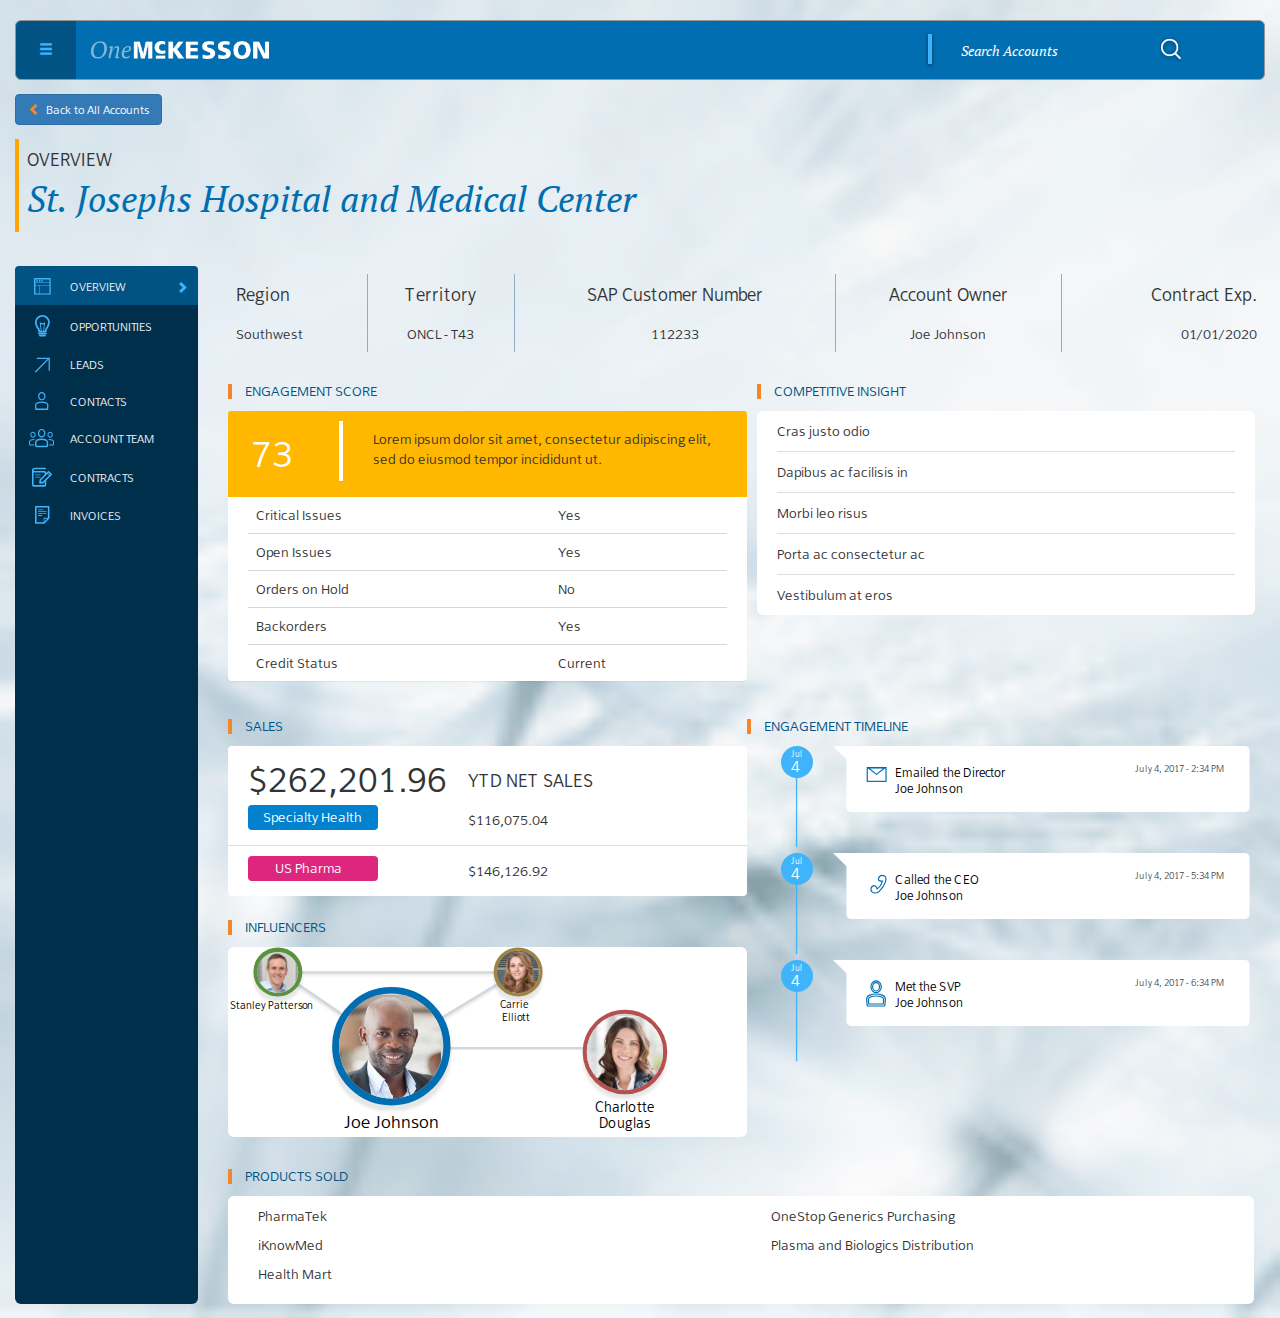
==== commit 637861d5: "Acc Overview & Opp" ====
--- a/overview.html
+++ b/overview.html
@@ -536,6 +536,7 @@
               <div class="row myrow">
                 <div id="influencerdiv">
                   <svg viewBox="-5 0 495 207" version="1.1" xmlns="http://www.w3.org/2000/svg" xmlns:xlink="http://www.w3.org/1999/xlink">
+                    <!-- Generator: Sketch 45.1 (43504) - http://www.bohemiancoding.com/sketch -->
                     <desc>Created with Sketch.</desc>
                     <defs>
                       <path d="M181.925893,110.7643 L57.0778554,25.6185263 L322.388095,25.6185263 L181.925893,110.7643 Z M440,110.7643 L181.925893,110.7643 L440,110.7643 Z" id="path-1"></path>
@@ -548,48 +549,66 @@
                         <feGaussianBlur stdDeviation="1" in="shadowOffsetOuter1" result="shadowBlurOuter1"></feGaussianBlur>
                         <feColorMatrix values="0 0 0 0 0   0 0 0 0 0   0 0 0 0 0  0 0 0 0.1 0" type="matrix" in="shadowBlurOuter1"></feColorMatrix>
                       </filter>
-                      <circle id="path-3" cx="25" cy="25" r="25"></circle>
-                      <filter x="-23.0%" y="-15.0%" width="146.0%" height="150.0%" filterUnits="objectBoundingBox" id="filter-4">
+                      <circle id="path-3" cx="62.5" cy="62.5" r="62.5"></circle>
+                      <filter x="-10.4%" y="-7.2%" width="120.8%" height="122.4%" filterUnits="objectBoundingBox" id="filter-4">
+                        <feMorphology radius="4" operator="dilate" in="SourceAlpha" result="shadowSpreadOuter1"></feMorphology>
+                        <feOffset dx="0" dy="6" in="shadowSpreadOuter1" result="shadowOffsetOuter1"></feOffset>
+                        <feGaussianBlur stdDeviation="2" in="shadowOffsetOuter1" result="shadowBlurOuter1"></feGaussianBlur>
+                        <feComposite in="shadowBlurOuter1" in2="SourceAlpha" operator="out" result="shadowBlurOuter1"></feComposite>
+                        <feColorMatrix values="0 0 0 0 0   0 0 0 0 0   0 0 0 0 0  0 0 0 0.1 0" type="matrix" in="shadowBlurOuter1"></feColorMatrix>
+                      </filter>
+                      <ellipse id="path-5" cx="62.3256336" cy="62.2894697" rx="58.4878143" ry="58.9682779"></ellipse>
+                      <circle id="path-7" cx="25" cy="25" r="25"></circle>
+                      <filter x="-23.0%" y="-15.0%" width="146.0%" height="150.0%" filterUnits="objectBoundingBox" id="filter-8">
                         <feMorphology radius="2.5" operator="dilate" in="SourceAlpha" result="shadowSpreadOuter1"></feMorphology>
                         <feOffset dx="0" dy="6" in="shadowSpreadOuter1" result="shadowOffsetOuter1"></feOffset>
                         <feGaussianBlur stdDeviation="2" in="shadowOffsetOuter1" result="shadowBlurOuter1"></feGaussianBlur>
                         <feComposite in="shadowBlurOuter1" in2="SourceAlpha" operator="out" result="shadowBlurOuter1"></feComposite>
                         <feColorMatrix values="0 0 0 0 0   0 0 0 0 0   0 0 0 0 0  0 0 0 0.1 0" type="matrix" in="shadowBlurOuter1"></feColorMatrix>
                       </filter>
-                      <circle id="path-5" cx="25" cy="25" r="25"></circle>
-                      <filter x="-23.0%" y="-15.0%" width="146.0%" height="150.0%" filterUnits="objectBoundingBox" id="filter-6">
+                      <circle id="path-9" cx="25" cy="25" r="25"></circle>
+                      <filter x="-23.0%" y="-15.0%" width="146.0%" height="150.0%" filterUnits="objectBoundingBox" id="filter-10">
                         <feMorphology radius="2.5" operator="dilate" in="SourceAlpha" result="shadowSpreadOuter1"></feMorphology>
                         <feOffset dx="0" dy="6" in="shadowSpreadOuter1" result="shadowOffsetOuter1"></feOffset>
                         <feGaussianBlur stdDeviation="2" in="shadowOffsetOuter1" result="shadowBlurOuter1"></feGaussianBlur>
                         <feComposite in="shadowBlurOuter1" in2="SourceAlpha" operator="out" result="shadowBlurOuter1"></feComposite>
                         <feColorMatrix values="0 0 0 0 0   0 0 0 0 0   0 0 0 0 0  0 0 0 0.1 0" type="matrix" in="shadowBlurOuter1"></feColorMatrix>
                       </filter>
-                      <circle id="path-7" cx="444" cy="115" r="45"></circle>
-                      <filter x="-12.8%" y="-8.3%" width="125.6%" height="127.8%" filterUnits="objectBoundingBox" id="filter-8">
+                      <circle id="path-11" cx="444" cy="115" r="45"></circle>
+                      <filter x="-12.8%" y="-8.3%" width="125.6%" height="127.8%" filterUnits="objectBoundingBox" id="filter-12">
                         <feMorphology radius="2.5" operator="dilate" in="SourceAlpha" result="shadowSpreadOuter1"></feMorphology>
                         <feOffset dx="0" dy="6" in="shadowSpreadOuter1" result="shadowOffsetOuter1"></feOffset>
                         <feGaussianBlur stdDeviation="2" in="shadowOffsetOuter1" result="shadowBlurOuter1"></feGaussianBlur>
                         <feComposite in="shadowBlurOuter1" in2="SourceAlpha" operator="out" result="shadowBlurOuter1"></feComposite>
                         <feColorMatrix values="0 0 0 0 0   0 0 0 0 0   0 0 0 0 0  0 0 0 0.1 0" type="matrix" in="shadowBlurOuter1"></feColorMatrix>
                       </filter>
-                      <circle id="path-9" cx="62.5" cy="62.5" r="62.5"></circle>
-                      <filter x="-10.4%" y="-7.2%" width="120.8%" height="122.4%" filterUnits="objectBoundingBox" id="filter-10">
-                        <feMorphology radius="4" operator="dilate" in="SourceAlpha" result="shadowSpreadOuter1"></feMorphology>
-                        <feOffset dx="0" dy="6" in="shadowSpreadOuter1" result="shadowOffsetOuter1"></feOffset>
-                        <feGaussianBlur stdDeviation="2" in="shadowOffsetOuter1" result="shadowBlurOuter1"></feGaussianBlur>
-                        <feComposite in="shadowBlurOuter1" in2="SourceAlpha" operator="out" result="shadowBlurOuter1"></feComposite>
-                        <feColorMatrix values="0 0 0 0 0   0 0 0 0 0   0 0 0 0 0  0 0 0 0.1 0" type="matrix" in="shadowBlurOuter1"></feColorMatrix>
-                      </filter>
+                      <ellipse id="path-13" cx="42.970018" cy="42.966693" rx="42.970018" ry="42.966693"></ellipse>
+                      <ellipse id="path-15" cx="23.9940379" cy="23.9661278" rx="23.9558672" ry="23.9592732"></ellipse>
+                      <ellipse id="path-17" cx="23.8350372" cy="23.4849971" rx="23.1148086" ry="22.8322531"></ellipse>
                     </defs>
                     <g id="2.-DASHBOARD" stroke="none" stroke-width="1" fill="none" fill-rule="evenodd">
                       <g id="Desktop" transform="translate(-283.000000, -961.000000)">
                         <g id="OVERVIEW" transform="translate(20.000000, 98.000000)">
                           <g id="INFLUENCERS" transform="translate(252.000000, 821.000000)">
                             <g id="Influencer-Icons" transform="translate(8.000000, 45.000000)">
-                              <g id="Group-18">
+                              <g id="Group-22">
+                                <g id="Group-6" transform="translate(399.000000, 70.000000)">
+                                  <g id="Icon_Contacts" transform="translate(28.000000, 22.000000)"></g>
+                                </g>
                                 <g id="Line">
                                   <use fill="black" fill-opacity="1" filter="url(#filter-2)" xlink:href="#path-1"></use>
                                   <use stroke="#D1D8DE" stroke-width="3" xlink:href="#path-1"></use>
+                                </g>
+                                <g id="Group-4" transform="translate(119.000000, 46.000000)">
+                                  <g id="Joe-Johnson-Oval">
+                                    <use fill="black" fill-opacity="1" filter="url(#filter-4)" xlink:href="#path-3"></use>
+                                    <use stroke="#006EB0" stroke-width="8" fill="#40B4FA" fill-rule="evenodd" xlink:href="#path-3"></use>
+                                  </g>
+                                  <mask id="mask-6" fill="white">
+                                    <use xlink:href="#path-5"></use>
+                                  </mask>
+                                  <use id="Mask" fill="#D8D8D8" xlink:href="#path-5"></use>
+                                  <image id="man" mask="url(#mask-6)" x="1.27544571" y="4.37264801" width="116.975629" height="117.936556" xlink:href="img/man-jj.jpeg"></image>
                                 </g>
                                 <text id="Joe-Johnson" font-family=".SFNSDisplay, .SF NS Display" font-size="20" font-weight="normal" fill="#000000">
                                   <tspan x="128.195312" y="200">Joe Johnson</tspan>
@@ -601,14 +620,14 @@
                                   <tspan x="304.134766" y="65.0800781">Carrie </tspan>
                                   <tspan x="305.353516" y="80.463978">Elliott</tspan>
                                 </text>
-                                <text id="Charlotte-Douglas" font-family=".AppleSystemUIFont" font-size="16" font-weight="normal" line-spacing="18" fill="#000000">
+                                <text id="Charlotte-Douglas" font-family=".SFNSText, .SF NS Text" font-size="16" font-weight="normal" line-spacing="18" fill="#000000">
                                   <tspan x="410.402344" y="182">Charlotte </tspan>
                                   <tspan x="414.394531" y="200">Douglas</tspan>
                                 </text>
                                 <g id="Group-2" transform="translate(29.000000, 0.000000)">
                                   <g id="Oval-3">
-                                    <use fill="black" fill-opacity="1" filter="url(#filter-4)" xlink:href="#path-3"></use>
-                                    <use stroke="#5B923D" stroke-width="5" fill="#86C563" fill-rule="evenodd" xlink:href="#path-3"></use>
+                                    <use fill="black" fill-opacity="1" filter="url(#filter-8)" xlink:href="#path-7"></use>
+                                    <use stroke="#5B923D" stroke-width="5" fill="#86C463" fill-rule="evenodd" xlink:href="#path-7"></use>
                                   </g>
                                   <g id="Icon_Contacts" transform="translate(18.000000, 15.000000)" fill="#EDF3F8">
                                     <path d="M1.64422567,18.2983029 L13.184186,18.2983029 L13.4156362,14.8762761 C13.4644577,14.1719805 12.8144083,13.0644553 11.9320045,12.7398826 C9.03616519,11.7028774 5.79947935,11.699261 2.88917439,12.7416908 C2.01671578,13.0644553 1.3648581,14.1746928 1.41096731,14.8762761 L1.64422567,18.2983029 Z M13.6892892,19.8518627 L1.13818627,19.8518627 C0.687818627,19.8518627 0.31379902,19.5027206 0.282058824,19.0532108 L0.00583333333,15.0041912 C-0.0928186275,13.5132598 1.06441176,11.795 2.53389706,11.2519853 C5.68561275,10.1222059 9.15044118,10.1264951 12.2875735,11.2494118 C13.7682108,11.7941422 14.926299,13.5132598 14.8207843,15.0067647 L14.5454167,19.0514951 C14.5153922,19.5027206 14.1422304,19.8518627 13.6892892,19.8518627 L13.6892892,19.8518627 Z" id="Fill-3"></path>
@@ -617,8 +636,8 @@
                                 </g>
                                 <g id="Group" transform="translate(299.000000, 0.000000)">
                                   <g id="Oval-3">
-                                    <use fill="black" fill-opacity="1" filter="url(#filter-6)" xlink:href="#path-5"></use>
-                                    <use stroke="#9F8442" stroke-width="5" fill="#E1BA59" fill-rule="evenodd" xlink:href="#path-5"></use>
+                                    <use fill="black" fill-opacity="1" filter="url(#filter-10)" xlink:href="#path-9"></use>
+                                    <use stroke="#9F8442" stroke-width="5" fill="#E1B959" fill-rule="evenodd" xlink:href="#path-9"></use>
                                   </g>
                                   <g id="Icon_Contacts" transform="translate(18.000000, 15.000000)" fill="#EDF3F8">
                                     <path d="M1.64422567,18.2983029 L13.184186,18.2983029 L13.4156362,14.8762761 C13.4644577,14.1719805 12.8144083,13.0644553 11.9320045,12.7398826 C9.03616519,11.7028774 5.79947935,11.699261 2.88917439,12.7416908 C2.01671578,13.0644553 1.3648581,14.1746928 1.41096731,14.8762761 L1.64422567,18.2983029 Z M13.6892892,19.8518627 L1.13818627,19.8518627 C0.687818627,19.8518627 0.31379902,19.5027206 0.282058824,19.0532108 L0.00583333333,15.0041912 C-0.0928186275,13.5132598 1.06441176,11.795 2.53389706,11.2519853 C5.68561275,10.1222059 9.15044118,10.1264951 12.2875735,11.2494118 C13.7682108,11.7941422 14.926299,13.5132598 14.8207843,15.0067647 L14.5454167,19.0514951 C14.5153922,19.5027206 14.1422304,19.8518627 13.6892892,19.8518627 L13.6892892,19.8518627 Z" id="Fill-3"></path>
@@ -626,20 +645,29 @@
                                   </g>
                                 </g>
                                 <g id="Oval-3">
-                                  <use fill="black" fill-opacity="1" filter="url(#filter-8)" xlink:href="#path-7"></use>
-                                  <use stroke="#B64F4F" stroke-width="5" fill="#FF8D8D" fill-rule="evenodd" xlink:href="#path-7"></use>
-                                </g>
-                                <path d="M430.836527,134.69604 L457.763101,134.69604 L458.303151,126.711311 C458.417068,125.067954 456.900286,122.483729 454.841344,121.726393 C448.084385,119.306714 440.532118,119.298276 433.741407,121.730612 C431.70567,122.483729 430.184669,125.074283 430.292257,126.711311 L430.836527,134.69604 Z M458.941675,138.321013 L429.655768,138.321013 C428.60491,138.321013 427.732198,137.506348 427.658137,136.457492 L427.013611,127.009779 C426.783423,123.53094 429.483627,119.521667 432.912426,118.254632 C440.26643,115.61848 448.351029,115.628489 455.671005,118.248627 C459.125825,119.519665 461.828031,123.53094 461.58183,127.015784 L460.939306,136.453489 C460.869248,137.506348 459.998538,138.321013 458.941675,138.321013 L458.941675,138.321013 Z" id="Fill-3" fill="#EDF3F8"></path>
-                                <path d="M444.465658,95.002451 C440.920187,95.002451 438.034178,98.4881794 438.034178,102.768939 C438.034178,107.049698 440.920187,110.533129 444.465658,110.533129 C448.011128,110.533129 450.897137,107.049698 450.897137,102.768939 C450.897137,98.4881794 448.011128,95.002451 444.465658,95.002451 M444.465658,113.53558 C439.169334,113.53558 434.859816,108.705637 434.859816,102.768791 C434.859816,96.8299428 439.169334,92 444.465658,92 C449.761981,92 454.071499,96.8299428 454.071499,102.768791 C454.071499,108.705637 449.761981,113.53558 444.465658,113.53558" id="Fill-1" fill="#EDF3F8"></path>
-                                <g id="Group-4" transform="translate(119.000000, 46.000000)">
-                                  <g id="Oval-3">
-                                    <use fill="black" fill-opacity="1" filter="url(#filter-10)" xlink:href="#path-9"></use>
-                                    <use stroke="#006EB0" stroke-width="8" fill="#40B4FA" fill-rule="evenodd" xlink:href="#path-9"></use>
-                                  </g>
-                                  <g id="Icon_Contacts" transform="translate(38.000000, 29.000000)" fill="#EDF3F8">
-                                    <path d="M5.48075225,60.994343 L43.9472868,60.994343 L44.7187874,49.587587 C44.8815258,47.239935 42.7146942,43.5481844 39.7733484,42.4662754 C30.1205506,39.0095914 19.3315978,38.9975367 9.63058131,42.4723028 C6.72238593,43.5481844 4.54952699,47.248976 4.70322436,49.587587 L5.48075225,60.994343 Z M45.6309641,66.1728758 L3.79395425,66.1728758 C2.29272876,66.1728758 1.04599673,65.0090686 0.940196078,63.5107026 L0.0194444444,50.0139706 C-0.309395425,45.0441993 3.54803922,39.3166667 8.44632353,37.5066176 C18.9520425,33.7406863 30.5014706,33.7549837 40.9585784,37.4980392 C45.8940359,39.3138072 49.7543301,45.0441993 49.4026144,50.022549 L48.4847222,63.5049837 C48.3846405,65.0090686 47.140768,66.1728758 45.6309641,66.1728758 L45.6309641,66.1728758 Z" id="Fill-3"></path>
-                                    <path d="M24.9509395,4.28921569 C19.8859814,4.28921569 15.7631121,9.26882778 15.7631121,15.3841985 C15.7631121,21.4995691 19.8859814,26.4758987 24.9509395,26.4758987 C30.0158977,26.4758987 34.138767,21.4995691 34.138767,15.3841985 C34.138767,9.26882778 30.0158977,4.28921569 24.9509395,4.28921569 M24.9509395,30.7651144 C17.3847631,30.7651144 11.2283088,23.8651961 11.2283088,15.3839869 C11.2283088,6.8999183 17.3847631,0 24.9509395,0 C32.517116,0 38.6735703,6.8999183 38.6735703,15.3839869 C38.6735703,23.8651961 32.517116,30.7651144 24.9509395,30.7651144" id="Fill-1"></path>
-                                  </g>
+                                  <use fill="black" fill-opacity="1" filter="url(#filter-12)" xlink:href="#path-11"></use>
+                                  <use stroke="#B64F4F" stroke-width="5" fill="#FF8D8D" fill-rule="evenodd" xlink:href="#path-11"></use>
+                                </g>
+                                <g id="Group-4" transform="translate(444.000000, 115.000000) rotate(-1.000000) translate(-444.000000, -115.000000) translate(401.000000, 72.000000)">
+                                  <mask id="mask-14" fill="white">
+                                    <use xlink:href="#path-13"></use>
+                                  </mask>
+                                  <use id="Mask" fill="#D8D8D8" xlink:href="#path-13"></use>
+                                  <image id="woman_2" mask="url(#mask-14)" x="0" y="2.52745253" width="85.940036" height="85.9333861" xlink:href="img/woman_2-cd.jpeg"></image>
+                                </g>
+                                <g id="Group-3" transform="translate(300.000000, 1.000000)">
+                                  <mask id="mask-16" fill="white">
+                                    <use xlink:href="#path-15"></use>
+                                  </mask>
+                                  <use id="Mask" fill="#D8D8D8" xlink:href="#path-15"></use>
+                                  <image id="woman" mask="url(#mask-16)" x="-0.441608059" y="0" width="48.3845919" height="47.9185464" xlink:href="img/woman-ce.jpeg"></image>
+                                </g>
+                                <g id="Group-21" transform="translate(30.000000, 2.000000)">
+                                  <mask id="mask-18" fill="white">
+                                    <use xlink:href="#path-17"></use>
+                                  </mask>
+                                  <use id="Mask" fill="#D8D8D8" xlink:href="#path-17"></use>
+                                  <image id="man_2" mask="url(#mask-18)" x="-1.54156719" y="0.652743942" width="47.9988598" height="50" xlink:href="img/man_2-sp.jpeg"></image>
                                 </g>
                               </g>
                             </g>
@@ -661,12 +689,12 @@
                 </ul>
               </div>
               <!--<div class="row engtimelinerow">-->
-                <!--<div class="col-xs-2 text-center">-->
-                  <!--enter timeline date graphic here-->
-                <!--</div>-->
-                <!--<div class="col-xs-10">-->
-                  <!--enter timeline desc graphic here-->
-                <!--</div>-->
+              <!--<div class="col-xs-2 text-center">-->
+              <!--enter timeline date graphic here-->
+              <!--</div>-->
+              <!--<div class="col-xs-10">-->
+              <!--enter timeline desc graphic here-->
+              <!--</div>-->
               <!--</div>-->
             </div>
           </div>
--- a/css/account_overview_custom.css
+++ b/css/account_overview_custom.css
@@ -87,7 +87,7 @@
 
   #leftsidebar > li > ul > li:first-child{
     display: table-cell;
-    width: 25%;
+    width: 30%;
   }
   #leftsidebar > li > ul > li:first-child img{
     margin: 0 auto;
@@ -307,8 +307,12 @@
   background: #002F4C;
   border: none;
   color: rgba(240,240,240,1);
-}
-
+  padding-left: 0px;
+  padding-right: 0px;
+}
+#leftsidebar .list-inline{
+      margin-left: 0px;
+}
 
 #overviewli{
   background: #015384 !important;
@@ -434,7 +438,7 @@
   font-size: 1.2857142857em;
 }
 #totalSalesAmount{
-  font-size: 2.571em;
+  font-size: 2.4285714286em;
 }
 #totalSaleslistgroup > li{
   border-left:none;
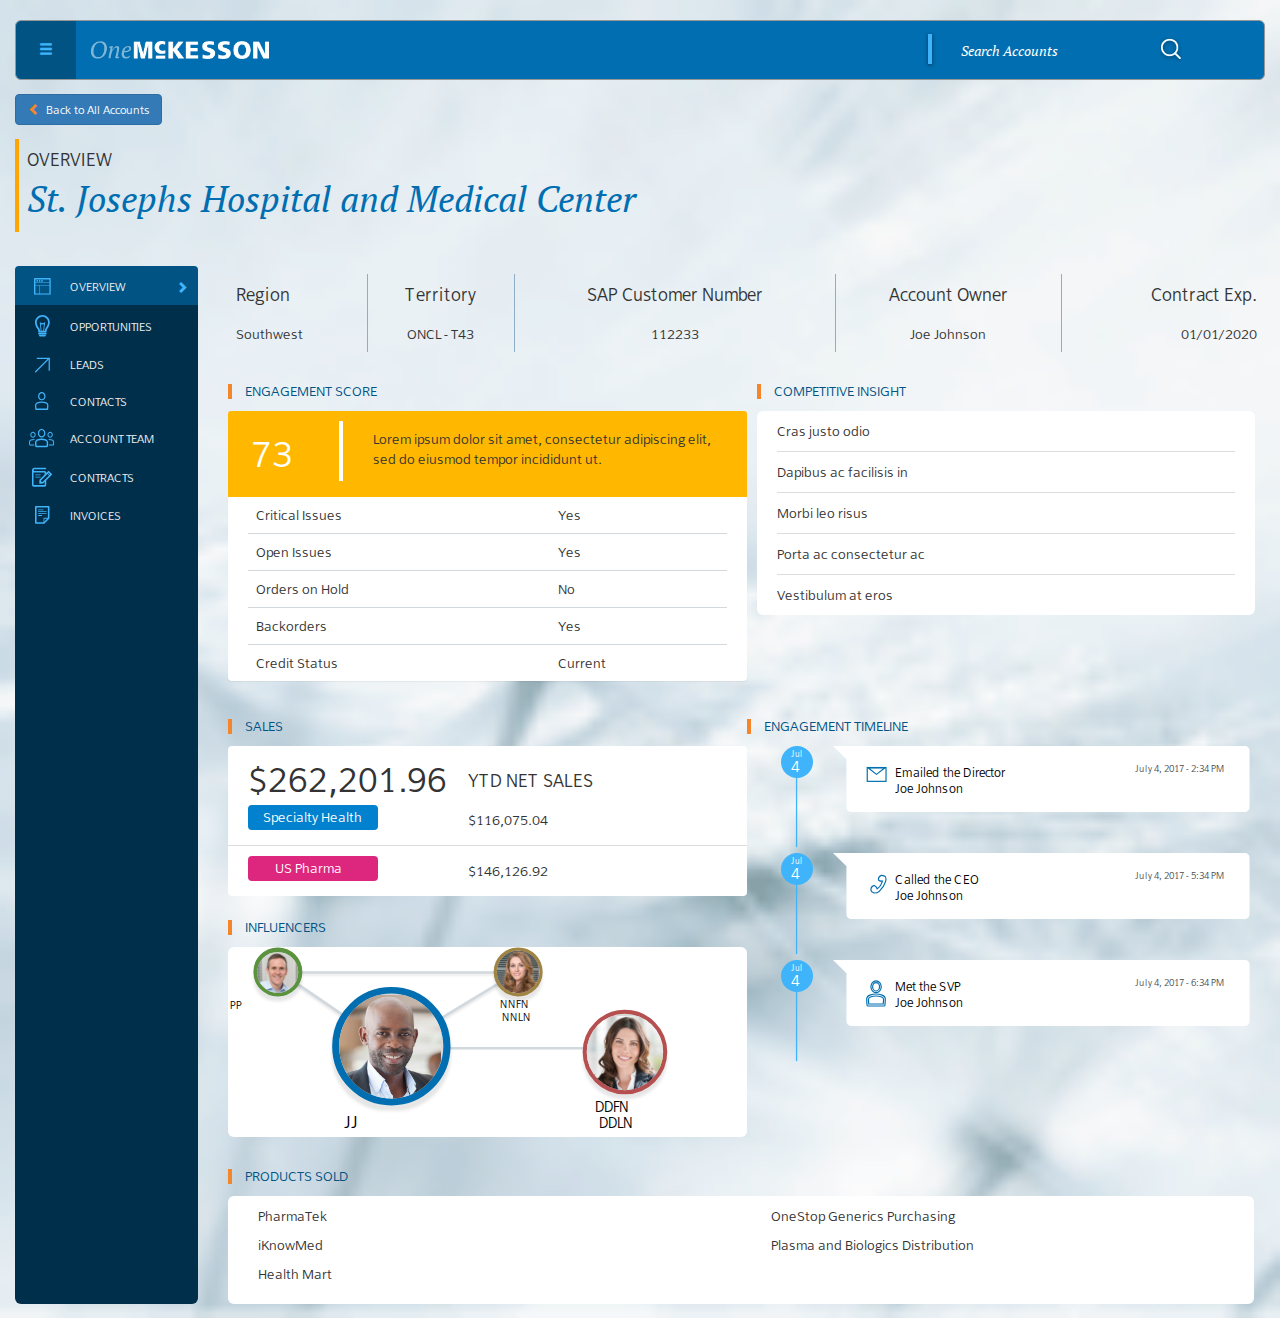
==== commit 135f94a0: "Account Overview" ====
--- a/overview.html
+++ b/overview.html
@@ -132,6 +132,148 @@
       </g>
     </svg>
   </template>
+  <template id="influencersgraphic">
+  <svg viewBox="-5 0 495 207" version="1.1" xmlns="http://www.w3.org/2000/svg" xmlns:xlink="http://www.w3.org/1999/xlink">
+    <desc>Created with Sketch.</desc>
+    <defs>
+      <path d="M181.925893,110.7643 L57.0778554,25.6185263 L322.388095,25.6185263 L181.925893,110.7643 Z M440,110.7643 L181.925893,110.7643 L440,110.7643 Z" id="path-1"></path>
+      <filter x="-1.8%" y="-4.1%" width="103.2%" height="112.8%" filterUnits="objectBoundingBox" id="filter-2">
+        <feMorphology radius="1.5" operator="dilate" in="SourceAlpha" result="shadowSpreadOuter1"></feMorphology>
+        <feOffset dx="0" dy="2" in="shadowSpreadOuter1" result="shadowOffsetOuter1"></feOffset>
+        <feMorphology radius="1.5" operator="erode" in="SourceAlpha" result="shadowInner"></feMorphology>
+        <feOffset dx="0" dy="2" in="shadowInner" result="shadowInner"></feOffset>
+        <feComposite in="shadowOffsetOuter1" in2="shadowInner" operator="out" result="shadowOffsetOuter1"></feComposite>
+        <feGaussianBlur stdDeviation="1" in="shadowOffsetOuter1" result="shadowBlurOuter1"></feGaussianBlur>
+        <feColorMatrix values="0 0 0 0 0   0 0 0 0 0   0 0 0 0 0  0 0 0 0.1 0" type="matrix" in="shadowBlurOuter1"></feColorMatrix>
+      </filter>
+      <circle id="path-3" cx="62.5" cy="62.5" r="62.5"></circle>
+      <filter x="-10.4%" y="-7.2%" width="120.8%" height="122.4%" filterUnits="objectBoundingBox" id="filter-4">
+        <feMorphology radius="4" operator="dilate" in="SourceAlpha" result="shadowSpreadOuter1"></feMorphology>
+        <feOffset dx="0" dy="6" in="shadowSpreadOuter1" result="shadowOffsetOuter1"></feOffset>
+        <feGaussianBlur stdDeviation="2" in="shadowOffsetOuter1" result="shadowBlurOuter1"></feGaussianBlur>
+        <feComposite in="shadowBlurOuter1" in2="SourceAlpha" operator="out" result="shadowBlurOuter1"></feComposite>
+        <feColorMatrix values="0 0 0 0 0   0 0 0 0 0   0 0 0 0 0  0 0 0 0.1 0" type="matrix" in="shadowBlurOuter1"></feColorMatrix>
+      </filter>
+      <ellipse id="path-5" cx="62.3256336" cy="62.2894697" rx="58.4878143" ry="58.9682779"></ellipse>
+      <circle id="path-7" cx="25" cy="25" r="25"></circle>
+      <filter x="-23.0%" y="-15.0%" width="146.0%" height="150.0%" filterUnits="objectBoundingBox" id="filter-8">
+        <feMorphology radius="2.5" operator="dilate" in="SourceAlpha" result="shadowSpreadOuter1"></feMorphology>
+        <feOffset dx="0" dy="6" in="shadowSpreadOuter1" result="shadowOffsetOuter1"></feOffset>
+        <feGaussianBlur stdDeviation="2" in="shadowOffsetOuter1" result="shadowBlurOuter1"></feGaussianBlur>
+        <feComposite in="shadowBlurOuter1" in2="SourceAlpha" operator="out" result="shadowBlurOuter1"></feComposite>
+        <feColorMatrix values="0 0 0 0 0   0 0 0 0 0   0 0 0 0 0  0 0 0 0.1 0" type="matrix" in="shadowBlurOuter1"></feColorMatrix>
+      </filter>
+      <circle id="path-9" cx="25" cy="25" r="25"></circle>
+      <filter x="-23.0%" y="-15.0%" width="146.0%" height="150.0%" filterUnits="objectBoundingBox" id="filter-10">
+        <feMorphology radius="2.5" operator="dilate" in="SourceAlpha" result="shadowSpreadOuter1"></feMorphology>
+        <feOffset dx="0" dy="6" in="shadowSpreadOuter1" result="shadowOffsetOuter1"></feOffset>
+        <feGaussianBlur stdDeviation="2" in="shadowOffsetOuter1" result="shadowBlurOuter1"></feGaussianBlur>
+        <feComposite in="shadowBlurOuter1" in2="SourceAlpha" operator="out" result="shadowBlurOuter1"></feComposite>
+        <feColorMatrix values="0 0 0 0 0   0 0 0 0 0   0 0 0 0 0  0 0 0 0.1 0" type="matrix" in="shadowBlurOuter1"></feColorMatrix>
+      </filter>
+      <circle id="path-11" cx="444" cy="115" r="45"></circle>
+      <filter x="-12.8%" y="-8.3%" width="125.6%" height="127.8%" filterUnits="objectBoundingBox" id="filter-12">
+        <feMorphology radius="2.5" operator="dilate" in="SourceAlpha" result="shadowSpreadOuter1"></feMorphology>
+        <feOffset dx="0" dy="6" in="shadowSpreadOuter1" result="shadowOffsetOuter1"></feOffset>
+        <feGaussianBlur stdDeviation="2" in="shadowOffsetOuter1" result="shadowBlurOuter1"></feGaussianBlur>
+        <feComposite in="shadowBlurOuter1" in2="SourceAlpha" operator="out" result="shadowBlurOuter1"></feComposite>
+        <feColorMatrix values="0 0 0 0 0   0 0 0 0 0   0 0 0 0 0  0 0 0 0.1 0" type="matrix" in="shadowBlurOuter1"></feColorMatrix>
+      </filter>
+      <ellipse id="path-13" cx="42.970018" cy="42.966693" rx="42.970018" ry="42.966693"></ellipse>
+      <ellipse id="path-15" cx="23.9940379" cy="23.9661278" rx="23.9558672" ry="23.9592732"></ellipse>
+      <ellipse id="path-17" cx="23.8350372" cy="23.4849971" rx="23.1148086" ry="22.8322531"></ellipse>
+    </defs>
+    <g id="2.-DASHBOARD" stroke="none" stroke-width="1" fill="none" fill-rule="evenodd">
+      <g id="Desktop" transform="translate(-283.000000, -961.000000)">
+        <g id="OVERVIEW" transform="translate(20.000000, 98.000000)">
+          <g id="INFLUENCERS" transform="translate(252.000000, 821.000000)">
+            <g id="Influencer-Icons" transform="translate(8.000000, 45.000000)">
+              <g id="Group-22">
+                <g id="Group-6" transform="translate(399.000000, 70.000000)">
+                  <g id="Icon_Contacts" transform="translate(28.000000, 22.000000)"></g>
+                </g>
+                <g id="Line">
+                  <use fill="black" fill-opacity="1" filter="url(#filter-2)" xlink:href="#path-1"></use>
+                  <use stroke="#D1D8DE" stroke-width="3" xlink:href="#path-1"></use>
+                </g>
+                <g id="Group-4" transform="translate(119.000000, 46.000000)">
+                  <g id="Joe-Johnson-Oval">
+                    <use fill="black" fill-opacity="1" filter="url(#filter-4)" xlink:href="#path-3"></use>
+                    <use stroke="#006EB0" stroke-width="8" fill="#40B4FA" fill-rule="evenodd" xlink:href="#path-3"></use>
+                  </g>
+                  <mask id="mask-6" fill="white">
+                    <use xlink:href="#path-5"></use>
+                  </mask>
+                  <use id="Mask" fill="#D8D8D8" xlink:href="#path-5"></use>
+                  <image id="man" mask="url(#mask-6)" x="1.27544571" y="4.37264801" width="116.975629" height="117.936556" xlink:href="img/man-jj.jpeg"></image>
+                </g>
+                <text id="Joe-Johnson" font-family=".SFNSDisplay, .SF NS Display" font-size="20" font-weight="normal" fill="#000000">
+                  <tspan x="128.195312" y="200" id="infgraphic_accountOwner">Joe Johnson</tspan>
+                </text>
+                <text id="Stanley-Patterson" font-family=".AppleSystemUIFont" font-size="12" font-weight="normal" line-spacing="12" fill="#000000">
+                  <tspan x="0" y="67" id="infgraphic_promoter">Stanley Patterson</tspan>
+                </text>
+                <text id="Carrie-Elliott" font-family=".AppleSystemUIFont" font-size="12" font-weight="normal" line-spacing="12" fill="#000000">
+                  <tspan x="304.134766" y="65.0800781" id="infgraphic_neutral_fn">Carrie </tspan>
+                  <tspan x="305.353516" y="80.463978" id="infgraphic_neutral_ln">Elliott</tspan>
+                </text>
+                <text id="Charlotte-Douglas" font-family=".SFNSText, .SF NS Text" font-size="16" font-weight="normal" line-spacing="18" fill="#000000">
+                  <tspan x="410.402344" y="182" id="infgraphic_detractor_fn">Charlotte </tspan>
+                  <tspan x="414.394531" y="200" id="infgraphic_detractor_ln">Douglas</tspan>
+                </text>
+                <g id="Group-2" transform="translate(29.000000, 0.000000)">
+                  <g id="Oval-3">
+                    <use fill="black" fill-opacity="1" filter="url(#filter-8)" xlink:href="#path-7"></use>
+                    <use stroke="#5B923D" stroke-width="5" fill="#86C463" fill-rule="evenodd" xlink:href="#path-7"></use>
+                  </g>
+                  <g id="Icon_Contacts" transform="translate(18.000000, 15.000000)" fill="#EDF3F8">
+                    <path d="M1.64422567,18.2983029 L13.184186,18.2983029 L13.4156362,14.8762761 C13.4644577,14.1719805 12.8144083,13.0644553 11.9320045,12.7398826 C9.03616519,11.7028774 5.79947935,11.699261 2.88917439,12.7416908 C2.01671578,13.0644553 1.3648581,14.1746928 1.41096731,14.8762761 L1.64422567,18.2983029 Z M13.6892892,19.8518627 L1.13818627,19.8518627 C0.687818627,19.8518627 0.31379902,19.5027206 0.282058824,19.0532108 L0.00583333333,15.0041912 C-0.0928186275,13.5132598 1.06441176,11.795 2.53389706,11.2519853 C5.68561275,10.1222059 9.15044118,10.1264951 12.2875735,11.2494118 C13.7682108,11.7941422 14.926299,13.5132598 14.8207843,15.0067647 L14.5454167,19.0514951 C14.5153922,19.5027206 14.1422304,19.8518627 13.6892892,19.8518627 L13.6892892,19.8518627 Z" id="Fill-3"></path>
+                    <path d="M7.48528186,1.28676471 C5.96579443,1.28676471 4.72893363,2.78064833 4.72893363,4.61525954 C4.72893363,6.44987074 5.96579443,7.94276961 7.48528186,7.94276961 C9.0047693,7.94276961 10.2416301,6.44987074 10.2416301,4.61525954 C10.2416301,2.78064833 9.0047693,1.28676471 7.48528186,1.28676471 M7.48528186,9.22953431 C5.21542892,9.22953431 3.36849265,7.15955882 3.36849265,4.61519608 C3.36849265,2.06997549 5.21542892,0 7.48528186,0 C9.7551348,0 11.6020711,2.06997549 11.6020711,4.61519608 C11.6020711,7.15955882 9.7551348,9.22953431 7.48528186,9.22953431" id="Fill-1"></path>
+                  </g>
+                </g>
+                <g id="Group" transform="translate(299.000000, 0.000000)">
+                  <g id="Oval-3">
+                    <use fill="black" fill-opacity="1" filter="url(#filter-10)" xlink:href="#path-9"></use>
+                    <use stroke="#9F8442" stroke-width="5" fill="#E1B959" fill-rule="evenodd" xlink:href="#path-9"></use>
+                  </g>
+                  <g id="Icon_Contacts" transform="translate(18.000000, 15.000000)" fill="#EDF3F8">
+                    <path d="M1.64422567,18.2983029 L13.184186,18.2983029 L13.4156362,14.8762761 C13.4644577,14.1719805 12.8144083,13.0644553 11.9320045,12.7398826 C9.03616519,11.7028774 5.79947935,11.699261 2.88917439,12.7416908 C2.01671578,13.0644553 1.3648581,14.1746928 1.41096731,14.8762761 L1.64422567,18.2983029 Z M13.6892892,19.8518627 L1.13818627,19.8518627 C0.687818627,19.8518627 0.31379902,19.5027206 0.282058824,19.0532108 L0.00583333333,15.0041912 C-0.0928186275,13.5132598 1.06441176,11.795 2.53389706,11.2519853 C5.68561275,10.1222059 9.15044118,10.1264951 12.2875735,11.2494118 C13.7682108,11.7941422 14.926299,13.5132598 14.8207843,15.0067647 L14.5454167,19.0514951 C14.5153922,19.5027206 14.1422304,19.8518627 13.6892892,19.8518627 L13.6892892,19.8518627 Z" id="Fill-3"></path>
+                    <path d="M7.48528186,1.28676471 C5.96579443,1.28676471 4.72893363,2.78064833 4.72893363,4.61525954 C4.72893363,6.44987074 5.96579443,7.94276961 7.48528186,7.94276961 C9.0047693,7.94276961 10.2416301,6.44987074 10.2416301,4.61525954 C10.2416301,2.78064833 9.0047693,1.28676471 7.48528186,1.28676471 M7.48528186,9.22953431 C5.21542892,9.22953431 3.36849265,7.15955882 3.36849265,4.61519608 C3.36849265,2.06997549 5.21542892,0 7.48528186,0 C9.7551348,0 11.6020711,2.06997549 11.6020711,4.61519608 C11.6020711,7.15955882 9.7551348,9.22953431 7.48528186,9.22953431" id="Fill-1"></path>
+                  </g>
+                </g>
+                <g id="Oval-3">
+                  <use fill="black" fill-opacity="1" filter="url(#filter-12)" xlink:href="#path-11"></use>
+                  <use stroke="#B64F4F" stroke-width="5" fill="#FF8D8D" fill-rule="evenodd" xlink:href="#path-11"></use>
+                </g>
+                <g id="Group-4" transform="translate(444.000000, 115.000000) rotate(-1.000000) translate(-444.000000, -115.000000) translate(401.000000, 72.000000)">
+                  <mask id="mask-14" fill="white">
+                    <use xlink:href="#path-13"></use>
+                  </mask>
+                  <use id="Mask" fill="#D8D8D8" xlink:href="#path-13"></use>
+                  <image id="woman_2" mask="url(#mask-14)" x="0" y="2.52745253" width="85.940036" height="85.9333861" xlink:href="img/woman_2-cd.jpeg"></image>
+                </g>
+                <g id="Group-3" transform="translate(300.000000, 1.000000)">
+                  <mask id="mask-16" fill="white">
+                    <use xlink:href="#path-15"></use>
+                  </mask>
+                  <use id="Mask" fill="#D8D8D8" xlink:href="#path-15"></use>
+                  <image id="woman" mask="url(#mask-16)" x="-0.441608059" y="0" width="48.3845919" height="47.9185464" xlink:href="img/woman-ce.jpeg"></image>
+                </g>
+                <g id="Group-21" transform="translate(30.000000, 2.000000)">
+                  <mask id="mask-18" fill="white">
+                    <use xlink:href="#path-17"></use>
+                  </mask>
+                  <use id="Mask" fill="#D8D8D8" xlink:href="#path-17"></use>
+                  <image id="man_2" mask="url(#mask-18)" x="-1.54156719" y="0.652743942" width="47.9988598" height="50" xlink:href="img/man_2-sp.jpeg"></image>
+                </g>
+              </g>
+            </g>
+          </g>
+        </g>
+      </g>
+    </g>
+  </svg>
+</template>
   <div class="container-fluid mycontainer">
     <div class="row headerrow vertical-align">
       <!--Header elements here-->
@@ -535,8 +677,7 @@
               </div>
               <div class="row myrow">
                 <div id="influencerdiv">
-                  <svg viewBox="-5 0 495 207" version="1.1" xmlns="http://www.w3.org/2000/svg" xmlns:xlink="http://www.w3.org/1999/xlink">
-                    <!-- Generator: Sketch 45.1 (43504) - http://www.bohemiancoding.com/sketch -->
+                  <!--<svg viewBox="-5 0 495 207" version="1.1" xmlns="http://www.w3.org/2000/svg" xmlns:xlink="http://www.w3.org/1999/xlink">
                     <desc>Created with Sketch.</desc>
                     <defs>
                       <path d="M181.925893,110.7643 L57.0778554,25.6185263 L322.388095,25.6185263 L181.925893,110.7643 Z M440,110.7643 L181.925893,110.7643 L440,110.7643 Z" id="path-1"></path>
@@ -675,7 +816,7 @@
                         </g>
                       </g>
                     </g>
-                  </svg>
+                  </svg>-->
                 </div>
               </div>
             </div>
